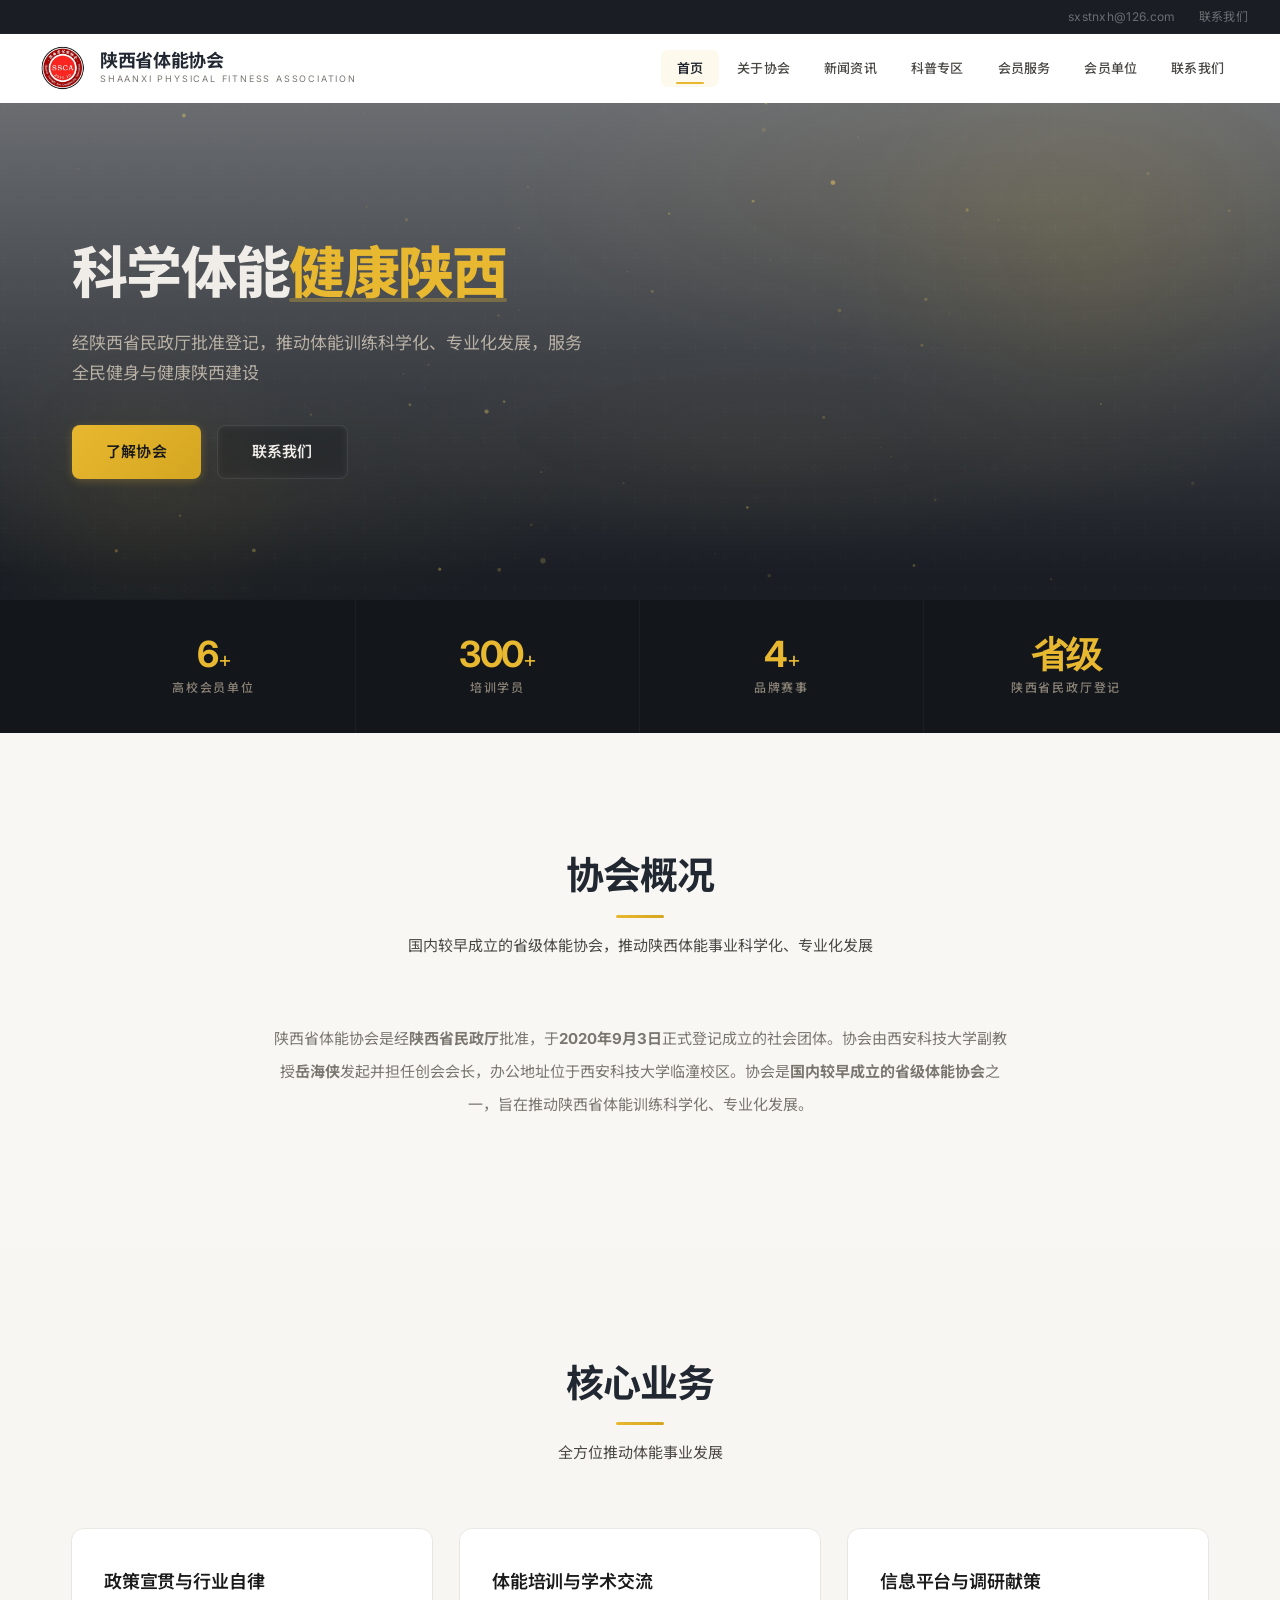
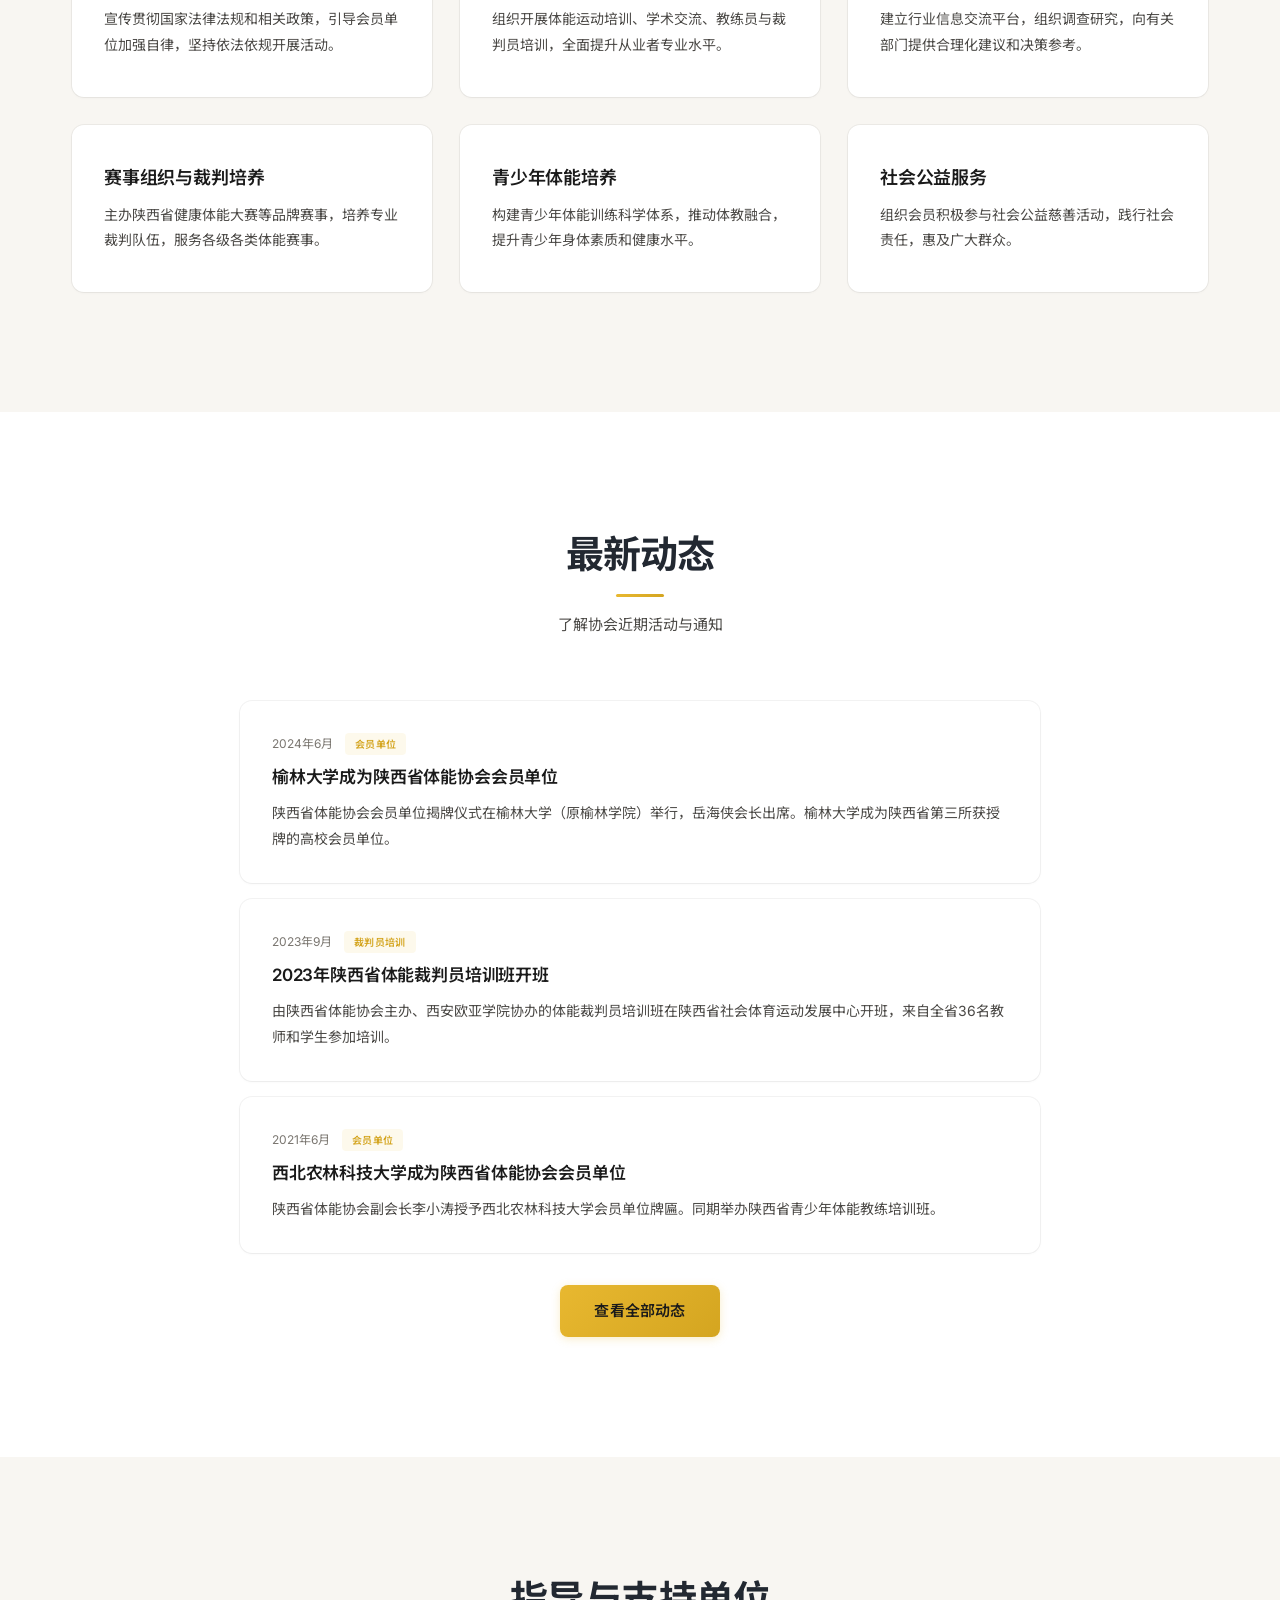
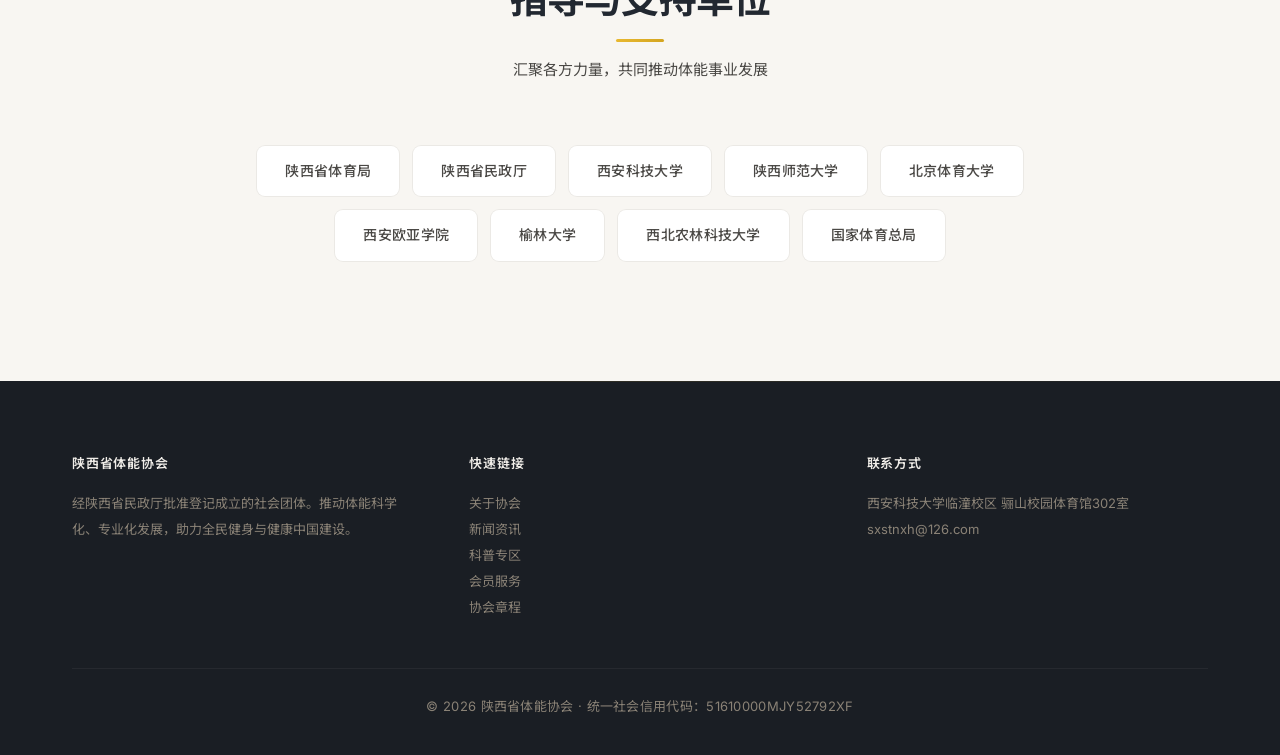
==== index.html @ cd750176 "Hero背景图改用CSS background层叠，避免被伪元素遮挡" ====
<!DOCTYPE html>
<html lang="zh-CN">
<head>
  <meta charset="UTF-8">
  <meta name="viewport" content="width=device-width, initial-scale=1.0">
  <title>陕西省体能协会 | Shaanxi Physical Fitness Association</title>
  <meta name="description" content="陕西省体能协会 — 经陕西省民政厅批准，于2020年成立，推动陕西省体能训练、科研与健康事业发展。">
  <link rel="icon" href="images/logo.jpg" type="image/jpeg">
  <link rel="canonical" href="https://haonl-7.github.io/sxptxh/">
  <meta property="og:title" content="陕西省体能协会 | Shaanxi Physical Fitness Association">
  <meta property="og:description" content="经陕西省民政厅批准登记，推动体能训练科学化、专业化发展，服务全民健身与健康陕西建设。">
  <meta property="og:image" content="https://haonl-7.github.io/sxptxh/images/logo.jpg">
  <meta property="og:url" content="https://haonl-7.github.io/sxptxh/">
  <meta property="og:type" content="website">
  <meta name="twitter:card" content="summary_large_image">
  <link rel="stylesheet" href="css/style.css">
  <script type="application/ld+json">
  {
    "@context": "https://schema.org",
    "@type": "Organization",
    "name": "陕西省体能协会",
    "alternateName": "Shaanxi Physical Fitness Association",
    "url": "https://haonl-7.github.io/sxptxh/",
    "logo": "https://haonl-7.github.io/sxptxh/images/logo.jpg",
    "email": "sxstnxh@126.com",
    "address": {
      "@type": "PostalAddress",
      "streetAddress": "西安科技大学临潼校区 骊山校园体育馆302室",
      "addressLocality": "西安",
      "addressRegion": "陕西",
      "addressCountry": "CN"
    },
    "foundingDate": "2020-09-03",
    "taxID": "51610000MJY52792XF"
  }
  </script>
</head>
<body>

  <a class="skip-link" href="#main-content">跳到主要内容</a>

  <div class="top-bar">
    <a href="mailto:sxstnxh@126.com">sxstnxh@126.com</a>
    <a href="contact.html">联系我们</a>
  </div>

  <header>
    <div class="container">
      <div class="logo">
        <img src="images/logo.jpg" alt="陕西省体能协会">
        <div class="logo-text">
          <h1>陕西省体能协会</h1>
          <span>Shaanxi Physical Fitness Association</span>
        </div>
      </div>
      <button class="menu-toggle" onclick="document.querySelector('nav ul').classList.toggle('show')">&#9776;</button>
      <nav>
        <ul>
          <li><a href="index.html" class="active">首页</a></li>
          <li><a href="about.html">关于协会</a></li>
          <li><a href="news.html">新闻资讯</a></li>
          <li><a href="science.html">科普专区</a></li>
          <li><a href="services.html">会员服务</a></li>
          <li><a href="members.html">会员单位</a></li>
          <li><a href="contact.html">联系我们</a></li>
        </ul>
      </nav>
    </div>
  </header>

  <!-- ====== HERO ====== -->
  <section class="hero" id="main-content">
    <div class="hero-glow-1"></div>
    <div class="hero-glow-2"></div>
    <div class="container">
      <div class="hero-left">
        <h1>科学体能<em>健康陕西</em></h1>
        <p>经陕西省民政厅批准登记，推动体能训练科学化、专业化发展，服务全民健身与健康陕西建设</p>
        <div class="hero-actions">
          <a href="about.html" class="btn btn-primary">了解协会</a>
          <a href="contact.html" class="btn btn-ghost">联系我们</a>
        </div>
      </div>
    </div>
  </section>

  <!-- ====== STATS BAR ====== -->
  <section class="stats-bar">
    <div class="container">
      <div class="stat-cell">
        <div class="stat-num"><span class="stat-val">6</span><small class="stat-plus">+</small></div>
        <div class="stat-lbl">高校会员单位</div>
      </div>
      <div class="stat-cell">
        <div class="stat-num"><span class="stat-val">300</span><small class="stat-plus">+</small></div>
        <div class="stat-lbl">培训学员</div>
      </div>
      <div class="stat-cell">
        <div class="stat-num"><span class="stat-val">4</span><small class="stat-plus">+</small></div>
        <div class="stat-lbl">品牌赛事</div>
      </div>
      <div class="stat-cell">
        <div class="stat-num">省级</div>
        <div class="stat-lbl">陕西省民政厅登记</div>
      </div>
    </div>
  </section>

  <!-- ====== ABOUT ====== -->
  <section class="section parallax-bg" style="background-image:url('https://images.unsplash.com/photo-1534438327276-14e5300c3a48?w=1200&q=80')">
    <div class="container">
      <div class="section-hd">
        <h2>协会概况</h2>
        <div class="section-divider"></div>
        <p>国内较早成立的省级体能协会，推动陕西体能事业科学化、专业化发展</p>
      </div>
      <div style="max-width:740px; margin:0 auto; text-align:center; font-size:15px; color:var(--gray); line-height:2.2;">
        <p>陕西省体能协会是经<strong>陕西省民政厅</strong>批准，于<strong>2020年9月3日</strong>正式登记成立的社会团体。协会由西安科技大学副教授<strong>岳海侠</strong>发起并担任创会会长，办公地址位于西安科技大学临潼校区。协会是<strong>国内较早成立的省级体能协会</strong>之一，旨在推动陕西省体能训练科学化、专业化发展。</p>
      </div>
    </div>
  </section>

  <!-- ====== SERVICES ====== -->
  <section class="section section-bg">
    <div class="container">
      <div class="section-hd">
        <h2>核心业务</h2>
        <div class="section-divider"></div>
        <p>全方位推动体能事业发展</p>
      </div>
      <div class="grid-3">
        <div class="card glow-hover">
          <h4>政策宣贯与行业自律</h4>
          <p>宣传贯彻国家法律法规和相关政策，引导会员单位加强自律，坚持依法依规开展活动。</p>
        </div>
        <div class="card glow-hover">
          <h4>体能培训与学术交流</h4>
          <p>组织开展体能运动培训、学术交流、教练员与裁判员培训，全面提升从业者专业水平。</p>
        </div>
        <div class="card glow-hover">
          <h4>信息平台与调研献策</h4>
          <p>建立行业信息交流平台，组织调查研究，向有关部门提供合理化建议和决策参考。</p>
        </div>
        <div class="card glow-hover">
          <h4>赛事组织与裁判培养</h4>
          <p>主办陕西省健康体能大赛等品牌赛事，培养专业裁判队伍，服务各级各类体能赛事。</p>
        </div>
        <div class="card glow-hover">
          <h4>青少年体能培养</h4>
          <p>构建青少年体能训练科学体系，推动体教融合，提升青少年身体素质和健康水平。</p>
        </div>
        <div class="card glow-hover">
          <h4>社会公益服务</h4>
          <p>组织会员积极参与社会公益慈善活动，践行社会责任，惠及广大群众。</p>
        </div>
      </div>
    </div>
  </section>

  <!-- ====== NEWS ====== -->
  <section class="section">
    <div class="container">
      <div class="section-hd">
        <h2>最新动态</h2>
        <div class="section-divider"></div>
        <p>了解协会近期活动与通知</p>
      </div>
      <div class="news-list">
        <div class="news-item">
          <div class="news-meta"><span>2024年6月</span><span class="news-tag">会员单位</span></div>
          <h4>榆林大学成为陕西省体能协会会员单位</h4>
          <p>陕西省体能协会会员单位揭牌仪式在榆林大学（原榆林学院）举行，岳海侠会长出席。榆林大学成为陕西省第三所获授牌的高校会员单位。</p>
        </div>
        <div class="news-item">
          <div class="news-meta"><span>2023年9月</span><span class="news-tag">裁判员培训</span></div>
          <h4>2023年陕西省体能裁判员培训班开班</h4>
          <p>由陕西省体能协会主办、西安欧亚学院协办的体能裁判员培训班在陕西省社会体育运动发展中心开班，来自全省36名教师和学生参加培训。</p>
        </div>
        <div class="news-item">
          <div class="news-meta"><span>2021年6月</span><span class="news-tag">会员单位</span></div>
          <h4>西北农林科技大学成为陕西省体能协会会员单位</h4>
          <p>陕西省体能协会副会长李小涛授予西北农林科技大学会员单位牌匾。同期举办陕西省青少年体能教练培训班。</p>
        </div>
      </div>
      <div style="text-align:center; margin-top:32px;">
        <a href="news.html" class="btn btn-primary">查看全部动态</a>
      </div>
    </div>
  </section>

  <!-- ====== PARTNERS ====== -->
  <section class="section section-bg">
    <div class="container">
      <div class="section-hd">
        <h2>指导与支持单位</h2>
        <div class="section-divider"></div>
        <p>汇聚各方力量，共同推动体能事业发展</p>
      </div>
      <div class="partner-grid">
        <a class="partner-item" href="https://tyj.shaanxi.gov.cn/" target="_blank" rel="noopener">陕西省体育局</a>
        <a class="partner-item" href="http://mzt.shaanxi.gov.cn/" target="_blank" rel="noopener">陕西省民政厅</a>
        <a class="partner-item" href="https://www.xust.edu.cn/" target="_blank" rel="noopener">西安科技大学</a>
        <a class="partner-item" href="https://www.snnu.edu.cn/" target="_blank" rel="noopener">陕西师范大学</a>
        <a class="partner-item" href="https://www.bsu.edu.cn/" target="_blank" rel="noopener">北京体育大学</a>
        <a class="partner-item" href="https://www.eurasia.edu/" target="_blank" rel="noopener">西安欧亚学院</a>
        <a class="partner-item" href="https://www.yulinu.edu.cn/" target="_blank" rel="noopener">榆林大学</a>
        <a class="partner-item" href="https://www.nwafu.edu.cn/" target="_blank" rel="noopener">西北农林科技大学</a>
        <a class="partner-item" href="https://www.sport.gov.cn/" target="_blank" rel="noopener">国家体育总局</a>
      </div>
    </div>
  </section>

  <!-- ====== FOOTER ====== -->
  <footer>
    <div class="container">
      <div class="grid-3">
        <div>
          <h4>陕西省体能协会</h4>
          <p>经陕西省民政厅批准登记成立的社会团体。推动体能科学化、专业化发展，助力全民健身与健康中国建设。</p>
        </div>
        <div>
          <h4>快速链接</h4>
          <ul>
            <li><a href="about.html">关于协会</a></li>
            <li><a href="news.html">新闻资讯</a></li>
            <li><a href="science.html">科普专区</a></li>
            <li><a href="services.html">会员服务</a></li>
            <li><a href="charter.html">协会章程</a></li>
          </ul>
        </div>
        <div>
          <h4>联系方式</h4>
          <p>西安科技大学临潼校区 骊山校园体育馆302室</p>
          <p>sxstnxh@126.com</p>
        </div>
      </div>
    </div>
    <div class="container">
      <div class="footer-btm">
        <p>&copy; <span id="copyright-year">2025</span> 陕西省体能协会 &middot; 统一社会信用代码：51610000MJY52792XF</p>
      </div>
    </div>
  </footer>

<script src="js/main.js"></script>
</body>
</html>
---- css/style.css ----
/* =============================================
   陕西省体能协会 — Awwwards-Level Redesign
   Warm Gold · Deep Slate · Airy Whitespace
   ============================================= */

@import url('https://fonts.googleapis.com/css2?family=Inter:wght@300;400;500;600;700;800;900&family=Noto+Sans+SC:wght@300;400;500;600;700;800;900&family=Playfair+Display:ital,wght@0,600;0,700;0,800;1,600&display=swap');

:root {
  /* ── Primary Palette — Warm Gold + Deep Slate ── */
  --gold:          #E8B830;
  --gold-warm:     #D4A520;
  --gold-light:    #F5DE8A;
  --gold-lt-bg:    rgba(232,184,48,0.09);
  --gold-glow:     rgba(232,184,48,0.25);
  --on-primary:    #1A1A1A;

  /* Dark canvas — sophisticated warm slate, not pure black */
  --slate-900:     #13161A;
  --slate-800:     #1A1E24;
  --slate-700:     #222831;
  --slate-600:     #2D333D;
  --slate-500:     #3D4450;
  --slate-400:     #556070;

  /* Surfaces — warm off-white */
  --white:         #FFFFFF;
  --bg-warm:       #F8F6F2;
  --bg-warm-2:     #F3F0EA;
  --line-warm:     rgba(0,0,0,0.07);
  --line-warm-2:   rgba(0,0,0,0.04);

  /* Text on dark — creamy, not pure white */
  --text-primary:  #F0EDE8;
  --text-secondary:#B8B0A4;
  --text-muted:    #8A8276;
  --text-subtle:   #6A645C;

  /* Text on light */
  --ink:           #1A1A1A;
  --ink-secondary: #4A4845;
  --ink-muted:     #7A7670;

  /* Borders */
  --hairline-white:  rgba(255,255,255,0.08);
  --hairline-subtle: rgba(255,255,255,0.04);
  --border-light:    rgba(0,0,0,0.06);

  /* Shadows — warm, layered, premium */
  --shadow-border:   0 0 0 1px rgba(0,0,0,0.05);
  --shadow-card:     0 1px 3px rgba(0,0,0,0.04), 0 0 0 1px rgba(0,0,0,0.05);
  --shadow-card-lg:  0 4px 12px rgba(0,0,0,0.06), 0 0 0 1px rgba(0,0,0,0.05);
  --shadow-card-hov: 0 8px 28px rgba(0,0,0,0.08), 0 0 0 1px rgba(232,184,48,0.12);
  --shadow-sm:       0 1px 2px rgba(0,0,0,0.04);
  --shadow-elevated: 0 12px 40px rgba(0,0,0,0.10), 0 0 0 1px rgba(0,0,0,0.06);

  /* Legacy aliases for backwards compat */
  --yellow:         var(--gold);
  --yellow-active:  var(--gold-warm);
  --yellow-lt:      var(--gold-lt-bg);
  --carbon:         var(--slate-700);
  --canvas-dark:    var(--slate-900);
  --surface-dark:   var(--slate-700);
  --surface-elevated: var(--slate-600);
  --black:          var(--slate-900);
  --gray:           var(--ink-muted);
  --gray-lt:        var(--ink-secondary);
  --yellow-dk:      var(--gold-warm);
  --carbon-lt:      var(--slate-600);
  --body-dark:      var(--text-primary);
  --muted:          var(--text-muted);
  --muted-strong:   var(--text-secondary);
  --bg:             var(--bg-warm);
  --line:           var(--line-warm);

  /* Typography */
  --font-display:   'Playfair Display', 'Georgia', 'Times New Roman', serif;

  /* Easing */
  --ease:           cubic-bezier(0.4, 0, 0.2, 1);
  --ease-spring:    cubic-bezier(0.34, 1.56, 0.64, 1);
  --ease-out:       cubic-bezier(0.22, 0.61, 0.36, 1);

  /* Spacing scale */
  --space-xs: 6px;
  --space-sm: 12px;
  --space-md: 24px;
  --space-lg: 48px;
  --space-xl: 80px;
  --space-2xl: 120px;
}

/* ── Reset ── */
*, *::before, *::after { margin:0; padding:0; box-sizing:border-box; }
html { scroll-behavior:smooth; }

body {
  font-family: 'Inter', 'Noto Sans SC', system-ui, sans-serif;
  color: var(--ink);
  background: var(--white);
  -webkit-font-smoothing: antialiased;
  -moz-osx-font-smoothing: grayscale;
  line-height: 1.6;
  opacity: 0;
}
body.page-entering {
  animation: pageIn 0.4s var(--ease) both;
}

a { text-decoration:none; color:inherit; }
ul { list-style:none; }
img { max-width:100%; height:auto; display:block; }

.container { max-width:1200px; margin:0 auto; padding:0 32px; }

/* ── Selection ── */
::selection {
  background: var(--gold);
  color: var(--on-primary);
}

/* ── Scrollbar ── */
::-webkit-scrollbar { width: 8px; }
::-webkit-scrollbar-track { background: var(--bg-warm); }
::-webkit-scrollbar-thumb { background: var(--ink-muted); border-radius: 4px; }
::-webkit-scrollbar-thumb:hover { background: var(--ink-secondary); }

/* ====== SKIP LINK ====== */
.skip-link {
  position: absolute;
  top: -100px;
  left: 0;
  background: var(--gold);
  color: var(--on-primary);
  padding: 8px 16px;
  z-index: 9999;
  font-weight: 700;
  font-size: 14px;
  border-radius: 0 0 6px 6px;
  transition: top 0.2s;
}
.skip-link:focus {
  top: 0;
  color: var(--on-primary);
}

/* ====== TOP BAR ====== */
.top-bar {
  background: var(--slate-800);
  text-align: right;
  padding: 7px 32px;
  font-size: 12px;
  color: rgba(255,255,255,0.35);
  letter-spacing: 0.3px;
  border-bottom: 1px solid rgba(255,255,255,0.03);
}

.top-bar a {
  color: inherit;
  margin-left: 20px;
  transition: color 0.3s var(--ease);
  position: relative;
}

.top-bar a:hover {
  color: var(--gold-light);
}

/* ====== HEADER — Enhanced Glassmorphism ====== */
header {
  position: sticky;
  top: 0;
  z-index: 1000;
  background: rgba(255,255,255,0.75);
  backdrop-filter: blur(20px) saturate(1.2);
  -webkit-backdrop-filter: blur(20px) saturate(1.2);
  border-bottom: 1px solid transparent;
  transition: border-color 0.3s var(--ease), box-shadow 0.4s var(--ease), background 0.3s var(--ease);
}

header.scrolled {
  border-bottom-color: var(--line-warm);
  background: rgba(255,255,255,0.88);
  box-shadow: 0 1px 3px rgba(0,0,0,0.04);
}

header .container {
  display: flex;
  justify-content: space-between;
  align-items: center;
  padding: 6px 0;
  height: 68px;
}

.logo {
  display: flex;
  align-items: center;
  gap: 14px;
  flex-shrink: 0;
}

.logo img {
  height: 46px;
  border-radius: 6px;
  transition: transform 0.3s var(--ease);
}

.logo:hover img {
  transform: scale(1.03);
}

.logo-text h1 {
  font-size: 18px;
  font-weight: 700;
  color: var(--slate-700);
  line-height: 1.2;
  letter-spacing: -0.02em;
}

.logo-text span {
  font-size: 9px;
  color: var(--ink-muted);
  letter-spacing: 1.8px;
  text-transform: uppercase;
  display: block;
  margin-top: 1px;
}

/* ── Nav ── */
nav ul {
  display: flex;
  gap: 2px;
  align-items: center;
}

nav ul li a {
  display: block;
  padding: 8px 16px;
  font-size: 13px;
  font-weight: 500;
  color: var(--ink-secondary);
  border-radius: 7px;
  transition: all 0.3s var(--ease);
  position: relative;
  letter-spacing: 0.2px;
}

nav ul li a:hover {
  color: var(--gold-warm);
  background: rgba(212,165,32,0.06);
}

nav ul li a.active {
  color: var(--slate-700);
  font-weight: 600;
  background: var(--gold-lt-bg);
}

nav ul li a::after {
  content: '';
  position: absolute;
  bottom: 3px;
  left: 50%;
  width: 0;
  height: 2px;
  background: var(--gold);
  border-radius: 2px;
  transition: all 0.35s var(--ease-out);
  transform: translateX(-50%);
  opacity: 0;
}

nav ul li a:hover::after {
  width: 28px;
  opacity: 1;
}

nav ul li a.active::after {
  width: 28px;
  opacity: 1;
}

.menu-toggle {
  display: none;
  background: none;
  border: none;
  font-size: 22px;
  cursor: pointer;
  padding: 10px;
  color: var(--slate-700);
  border-radius: 8px;
  transition: background 0.2s;
}

.menu-toggle:hover {
  background: var(--bg-warm);
}

/* ====== HERO — Premium Impact ====== */
.hero {
  position: relative;
  background:
    linear-gradient(180deg, rgba(26,30,36,0.65) 0%, var(--slate-800) 95%),
    url('https://images.unsplash.com/photo-1571019614242-c5c5dee9f50b?w=1400&q=80') center/cover no-repeat;
  padding: 140px 0 120px;
  overflow: hidden;
}

/* Rich mesh gradient background */
.hero::before {
  content: '';
  position: absolute;
  inset: 0;
  background:
    radial-gradient(ellipse 70% 60% at 80% 20%, rgba(232,184,48,0.08) 0%, transparent 60%),
    radial-gradient(ellipse 50% 50% at 20% 80%, rgba(232,184,48,0.04) 0%, transparent 50%),
    radial-gradient(ellipse 60% 40% at 60% 70%, rgba(180,140,60,0.06) 0%, transparent 50%);
  pointer-events: none;
}

/* Hero glow orbs */
.hero .hero-glow-1,
.hero .hero-glow-2 {
  position: absolute;
  border-radius: 50%;
  pointer-events: none;
  transition: transform 0.2s ease-out;
}

.hero .hero-glow-1 {
  top: -80px;
  right: -60px;
  width: 500px;
  height: 500px;
  background: radial-gradient(circle, rgba(232,184,48,0.07) 0%, transparent 70%);
}

.hero .hero-glow-2 {
  bottom: -60px;
  left: -40px;
  width: 350px;
  height: 350px;
  background: radial-gradient(circle, rgba(232,184,48,0.05) 0%, transparent 70%);
}

/* Subtle texture overlay */
.hero::after {
  content: '';
  position: absolute;
  inset: 0;
  background-image: url("data:image/svg+xml,%3Csvg width='60' height='60' viewBox='0 0 60 60' xmlns='http://www.w3.org/2000/svg'%3E%3Cg fill='none' fill-rule='evenodd'%3E%3Cg fill='%23ffffff' fill-opacity='0.015'%3E%3Cpath d='M36 34v-4h-2v4h-4v2h4v4h2v-4h4v-2h-4zm0-30V0h-2v4h-4v2h4v4h2V6h4V4h-4zM6 34v-4H4v4H0v2h4v4h2v-4h4v-2H6zM6 4V0H4v4H0v2h4v4h2V6h4V4H6z'/%3E%3C/g%3E%3C/g%3E%3C/svg%3E");
  opacity: 0.5;
  pointer-events: none;
}

.hero .container {
  position: relative;
  z-index: 1;
  display: grid;
  grid-template-columns: 1fr;
  gap: 0;
  align-items: center;
  text-align: left;
}

.hero .overline {
  display: inline-flex;
  align-items: center;
  gap: 8px;
  font-size: 11px;
  font-weight: 600;
  color: var(--gold-light);
  letter-spacing: 3px;
  text-transform: uppercase;
  margin-bottom: 24px;
  padding: 6px 16px;
  background: rgba(232,184,48,0.08);
  border-radius: 6px;
  border: 1px solid rgba(232,184,48,0.10);
}

.hero .overline::before {
  content: '';
  width: 4px;
  height: 4px;
  border-radius: 50%;
  background: var(--gold);
  display: inline-block;
}

.hero h1 {
  font-size: 56px;
  font-weight: 800;
  color: var(--text-primary);
  line-height: 1.08;
  letter-spacing: -0.03em;
  margin-bottom: 24px;
  max-width: 700px;
}

.hero h1 em {
  font-style: normal;
  color: var(--gold);
  position: relative;
  display: inline-block;
}

.hero h1 em::after {
  content: '';
  position: absolute;
  bottom: 2px;
  left: 0;
  right: 0;
  height: 4px;
  background: var(--gold);
  opacity: 0.3;
  border-radius: 2px;
}

.hero p {
  font-size: 17px;
  color: var(--text-secondary);
  line-height: 1.8;
  margin-bottom: 36px;
  max-width: 520px;
  font-weight: 400;
}

.hero-actions {
  display: flex;
  gap: 16px;
}

/* ====== BUTTONS ====== */
.btn {
  display: inline-flex;
  align-items: center;
  justify-content: center;
  gap: 8px;
  padding: 14px 34px;
  border-radius: 8px;
  font-size: 15px;
  font-weight: 600;
  transition: all 0.3s var(--ease);
  cursor: pointer;
  border: none;
  position: relative;
  overflow: hidden;
  letter-spacing: 0.2px;
}

.btn-primary {
  background: linear-gradient(135deg, var(--gold), var(--gold-warm));
  color: var(--on-primary);
  box-shadow: 0 2px 8px rgba(232,184,48,0.25);
}

.btn-primary:hover {
  transform: translateY(-2px);
  box-shadow: 0 6px 20px rgba(232,184,48,0.35);
}

.btn-primary:active {
  transform: translateY(0);
  box-shadow: 0 2px 6px rgba(232,184,48,0.2);
}

.btn-ghost {
  background: rgba(255,255,255,0.04);
  color: var(--text-primary);
  border: 1px solid var(--hairline-white);
  backdrop-filter: blur(4px);
}

.btn-ghost:hover {
  background: rgba(255,255,255,0.10);
  border-color: rgba(255,255,255,0.20);
  color: var(--white);
  transform: translateY(-2px);
  box-shadow: 0 4px 16px rgba(0,0,0,0.15);
}

/* Button ripple */
.ripple {
  position: absolute;
  border-radius: 50%;
  background: rgba(255,255,255,0.3);
  transform: scale(0);
  animation: rippleOut 0.6s ease-out forwards;
  pointer-events: none;
}

.btn-primary .ripple {
  background: rgba(0,0,0,0.15);
}

@keyframes rippleOut {
  to { transform: scale(4); opacity: 0; }
}

/* ====== STATS BAR ====== */
.stats-bar {
  background: var(--slate-900);
  padding: 0;
  position: relative;
  border-top: 1px solid rgba(255,255,255,0.03);
}

.stats-bar .container {
  display: grid;
  grid-template-columns: repeat(4, 1fr);
}

.stat-cell {
  text-align: center;
  padding: 36px 16px;
  border-right: 1px solid rgba(255,255,255,0.04);
  position: relative;
  transition: background 0.3s var(--ease);
}

.stat-cell:last-child {
  border-right: none;
}

.stat-cell:hover {
  background: rgba(255,255,255,0.02);
}

.stat-num {
  font-size: 36px;
  font-weight: 700;
  font-family: 'Inter', sans-serif;
  color: var(--gold);
  line-height: 1;
  margin-bottom: 6px;
  letter-spacing: -0.03em;
}

.stat-plus {
  font-size: 0.6em;
  font-weight: 400;
}

.stat-lbl {
  font-size: 12px;
  color: var(--text-muted);
  text-transform: uppercase;
  letter-spacing: 1.8px;
  font-weight: 500;
}

/* ====== SECTION COMMON ====== */
.section {
  padding: var(--space-2xl) 0;
}

.section-bg {
  background: var(--bg-warm);
}

.section-hd {
  margin-bottom: 64px;
  text-align: center;
}

.section-eyebrow {
  display: inline-block;
  font-size: 11px;
  font-weight: 600;
  letter-spacing: 2px;
  text-transform: uppercase;
  color: var(--gold-warm);
  margin-bottom: 12px;
}

.section-divider {
  width: 48px;
  height: 3px;
  background: linear-gradient(90deg, var(--gold), var(--gold-warm));
  margin: 16px auto;
  border-radius: 2px;
}

.section-hd h2 {
  font-size: 38px;
  font-weight: 700;
  color: var(--slate-700);
  letter-spacing: -0.02em;
  line-height: 1.2;
  margin-bottom: 4px;
}

.section-hd p {
  font-size: 15px;
  color: var(--ink-secondary);
  margin-top: 14px;
  max-width: 500px;
  margin-left: auto;
  margin-right: auto;
}

/* ====== CARDS ====== */
.grid-3 {
  display: grid;
  grid-template-columns: repeat(3, 1fr);
  gap: 28px;
}

.grid-4 {
  display: grid;
  grid-template-columns: repeat(4, 1fr);
  gap: 28px;
}

.card {
  background: var(--white);
  border: none;
  border-radius: 12px;
  padding: 40px 32px;
  transition: all 0.4s var(--ease);
  position: relative;
  overflow: hidden;
  box-shadow: var(--shadow-card);
}

/* Card gold accent — refined top line */
.card::before {
  content: '';
  position: absolute;
  top: 0;
  left: 24px;
  right: 24px;
  height: 2px;
  background: linear-gradient(90deg, transparent, var(--gold), transparent);
  transform: scaleX(0);
  transform-origin: center;
  transition: transform 0.5s var(--ease);
  opacity: 0;
}

.card:hover {
  transform: translateY(-4px);
  box-shadow: var(--shadow-card-hov);
}

.card:hover::before {
  transform: scaleX(1);
  opacity: 1;
}

/* Subtle corner accent */
.card::after {
  content: '';
  position: absolute;
  top: 0;
  right: 0;
  width: 48px;
  height: 48px;
  background: linear-gradient(135deg, transparent 50%, rgba(232,184,48,0.04));
  border-radius: 0 12px 0 0;
  opacity: 0;
  transition: opacity 0.4s var(--ease);
}

.card:hover::after {
  opacity: 1;
}

/* Card glow border on hover — gold aura */
.card.glow-hover:hover {
  box-shadow: var(--shadow-card-hov), 0 0 0 2px rgba(232,184,48,0.3), 0 0 24px rgba(232,184,48,0.12);
}

/* Button press feedback */
.btn:active {
  transform: scale(0.96) !important;
  transition: transform 0.08s ease !important;
}

/* Parallax section background */
.parallax-bg {
  background-attachment: fixed;
  background-position: center;
  background-repeat: no-repeat;
  background-size: cover;
  position: relative;
}
.parallax-bg::before {
  content: '';
  position: absolute;
  inset: 0;
  background: rgba(248,246,242,0.88);
  z-index: 0;
}
.parallax-bg .container {
  position: relative;
  z-index: 1;
}

.card h4 {
  font-size: 18px;
  font-weight: 600;
  color: var(--ink);
  margin-bottom: 12px;
  letter-spacing: -0.01em;
  line-height: 1.4;
}

.card p {
  font-size: 14px;
  color: var(--ink-secondary);
  line-height: 1.8;
}

/* ====== NEWS ====== */
.news-list {
  display: grid;
  gap: 16px;
  max-width: 800px;
  margin: 0 auto;
}

.news-item {
  background: var(--white);
  border: none;
  border-radius: 12px;
  padding: 32px;
  transition: all 0.35s var(--ease);
  box-shadow: var(--shadow-card);
  position: relative;
  overflow: hidden;
}

.news-item::before {
  content: '';
  position: absolute;
  left: 0;
  top: 0;
  bottom: 0;
  width: 3px;
  background: linear-gradient(180deg, transparent, var(--gold), transparent);
  opacity: 0;
  transition: opacity 0.4s var(--ease);
}

.news-item:hover {
  transform: translateX(4px);
  box-shadow: var(--shadow-card-hov);
}

.news-item:hover::before {
  opacity: 1;
}

.news-meta {
  display: flex;
  align-items: center;
  gap: 12px;
  font-size: 12px;
  color: var(--ink-muted);
  margin-bottom: 10px;
}

.news-tag {
  font-size: 10px;
  font-weight: 600;
  color: var(--gold-warm);
  background: var(--gold-lt-bg);
  padding: 3px 10px;
  border-radius: 4px;
  letter-spacing: 0.3px;
  text-transform: uppercase;
}

.news-item h4 {
  font-size: 17px;
  font-weight: 600;
  color: var(--ink);
  margin-bottom: 10px;
  line-height: 1.5;
  letter-spacing: -0.01em;
}

.news-item p {
  font-size: 14px;
  color: var(--ink-secondary);
  line-height: 1.8;
}

/* ====== PAGE BANNER ====== */
.page-banner {
  position: relative;
  background: var(--slate-800);
  color: #fff;
  text-align: center;
  padding: 80px 32px 72px;
  overflow: hidden;
}

/* Gradient overlay */
.page-banner::before {
  content: '';
  position: absolute;
  inset: 0;
  background:
    radial-gradient(ellipse 60% 50% at 30% 30%, rgba(232,184,48,0.06) 0%, transparent 60%),
    radial-gradient(ellipse 40% 40% at 80% 70%, rgba(232,184,48,0.04) 0%, transparent 50%);
  pointer-events: none;
}

.page-banner::after {
  content: '';
  position: absolute;
  bottom: 0;
  left: 0;
  right: 0;
  height: 1px;
  background: linear-gradient(90deg, transparent, rgba(232,184,48,0.15), transparent);
}

.page-banner h2 {
  font-size: 40px;
  font-weight: 700;
  color: var(--text-primary);
  margin-bottom: 10px;
  letter-spacing: -0.02em;
  position: relative;
}

.page-banner p {
  font-size: 16px;
  color: var(--text-secondary);
  position: relative;
  max-width: 500px;
  margin: 0 auto;
}

/* ====== TIMELINE ====== */
.timeline {
  position: relative;
  padding-left: 40px;
  max-width: 640px;
  margin: 0 auto;
}

.timeline::before {
  content: '';
  position: absolute;
  left: 14px;
  top: 6px;
  bottom: 6px;
  width: 2px;
  background: linear-gradient(180deg, var(--gold), transparent);
  border-radius: 2px;
}

.timeline-item {
  position: relative;
  margin-bottom: 40px;
  padding-left: 28px;
}

.timeline-item::before {
  content: '';
  position: absolute;
  left: -26px;
  top: 6px;
  width: 12px;
  height: 12px;
  background: var(--gold);
  border-radius: 50%;
  border: 3px solid var(--white);
  box-shadow: 0 0 0 2px var(--gold), 0 2px 8px rgba(232,184,48,0.25);
}

.timeline-item .yr {
  font-size: 17px;
  font-weight: 700;
  color: var(--slate-700);
  margin-bottom: 6px;
  letter-spacing: -0.01em;
}

.timeline-item p {
  font-size: 14px;
  color: var(--ink-secondary);
  line-height: 1.8;
}

/* ====== CONTACT ====== */
.contact-grid {
  display: grid;
  grid-template-columns: 1fr 1fr;
  gap: 32px;
}

.contact-box {
  background: var(--white);
  border: none;
  border-radius: 12px;
  padding: 44px 40px;
  box-shadow: var(--shadow-card);
  transition: all 0.35s var(--ease);
}

.contact-box:hover {
  box-shadow: var(--shadow-card-lg);
  transform: translateY(-2px);
}

.contact-box h3 {
  font-size: 18px;
  font-weight: 700;
  color: var(--slate-700);
  margin-bottom: 28px;
  padding-bottom: 14px;
  border-bottom: 2px solid var(--gold);
  display: inline-block;
  letter-spacing: -0.01em;
}

.info-row {
  display: flex;
  gap: 12px;
  margin-bottom: 18px;
  font-size: 14px;
  line-height: 1.6;
}

.info-row .lb {
  min-width: 80px;
  font-weight: 600;
  color: var(--slate-700);
  flex-shrink: 0;
}

.info-row .vl {
  color: var(--ink-secondary);
}

/* ====== LEADER CARDS ====== */
.leader-grid {
  display: grid;
  grid-template-columns: repeat(2, 1fr);
  gap: 28px;
  max-width: 960px;
  margin: 0 auto;
}

.leader-card {
  display: flex;
  gap: 24px;
  background: var(--white);
  border: none;
  border-radius: 14px;
  padding: 28px;
  transition: all 0.35s var(--ease);
  box-shadow: var(--shadow-card);
  position: relative;
  overflow: hidden;
}

.leader-card::before {
  content: '';
  position: absolute;
  top: 0;
  left: 0;
  right: 0;
  height: 3px;
  background: linear-gradient(90deg, var(--gold), transparent);
  transform: scaleX(0);
  transform-origin: left;
  transition: transform 0.5s var(--ease);
}

.leader-card:hover {
  box-shadow: var(--shadow-card-hov);
  transform: translateY(-3px);
}

.leader-card:hover::before {
  transform: scaleX(1);
}

.leader-avatar {
  flex-shrink: 0;
  width: 68px;
  height: 68px;
  border-radius: 50%;
  background: linear-gradient(135deg, var(--gold), var(--gold-warm));
  color: var(--on-primary);
  font-size: 24px;
  font-weight: 700;
  display: flex;
  align-items: center;
  justify-content: center;
  line-height: 1;
  box-shadow: 0 2px 12px rgba(232,184,48,0.2);
}

.leader-info {
  flex: 1;
  min-width: 0;
}

.leader-role {
  display: inline-block;
  font-size: 10px;
  font-weight: 700;
  color: var(--gold-warm);
  background: var(--gold-lt-bg);
  padding: 3px 10px;
  border-radius: 4px;
  letter-spacing: 0.5px;
  margin-bottom: 8px;
  text-transform: uppercase;
}

.leader-info h3 {
  font-size: 19px;
  font-weight: 600;
  color: var(--ink);
  margin: 2px 0 4px;
  letter-spacing: -0.01em;
}

.leader-affil {
  font-size: 13px;
  color: var(--gold-warm);
  font-weight: 500;
  margin-bottom: 10px;
}

.leader-bio {
  font-size: 13px;
  color: var(--ink-secondary);
  line-height: 1.85;
}

.leader-src {
  display: inline-block;
  font-size: 11px;
  color: var(--ink-muted);
  margin-top: 8px;
  border-top: 1px solid var(--line-warm);
  padding-top: 8px;
}

/* ====== TABLE ====== */
.data-table {
  width: 100%;
  border-collapse: collapse;
  font-size: 14px;
  border-radius: 12px;
  overflow: hidden;
  box-shadow: var(--shadow-card);
}

.data-table th {
  background: var(--slate-700);
  color: #fff;
  padding: 14px 20px;
  font-weight: 600;
  text-align: left;
  font-size: 13px;
  letter-spacing: 0.3px;
  text-transform: uppercase;
}

.data-table td {
  padding: 14px 20px;
  border-bottom: 1px solid var(--line-warm);
  color: var(--ink-secondary);
}

.data-table tbody tr {
  transition: background 0.2s var(--ease);
}

.data-table tbody tr:hover {
  background: var(--bg-warm-2);
}

.data-table tbody tr:last-child td {
  border-bottom: none;
}

/* ====== PARTNER ====== */
.partner-grid {
  display: flex;
  flex-wrap: wrap;
  gap: 14px;
  justify-content: center;
  max-width: 800px;
  margin: 0 auto;
}

.partner-item {
  background: var(--white);
  border: none;
  border-radius: 8px;
  padding: 14px 28px;
  font-size: 14px;
  color: var(--ink-secondary);
  transition: all 0.3s var(--ease);
  box-shadow: var(--shadow-border);
  font-weight: 500;
  letter-spacing: 0.3px;
}

.partner-item:hover {
  color: var(--gold-warm);
  transform: translateY(-3px);
  box-shadow: var(--shadow-card-hov);
  background: var(--white);
}

/* ====== EXTERNAL LINKS ====== */
.external-links {
  max-width: 700px;
  margin: 0 auto;
}

.external-links a {
  display: flex;
  align-items: center;
  justify-content: space-between;
  padding: 18px 24px;
  background: var(--white);
  border: 1px solid var(--line-warm);
  border-radius: 10px;
  margin-bottom: 12px;
  transition: all 0.3s var(--ease);
  box-shadow: var(--shadow-border);
}

.external-links a:hover {
  border-color: rgba(232,184,48,0.25);
  transform: translateX(5px);
  box-shadow: var(--shadow-card-lg);
}

.external-links a .title {
  font-weight: 600;
  font-size: 14px;
  color: var(--slate-700);
}

.external-links a .from {
  font-size: 11px;
  color: var(--ink-muted);
  flex-shrink: 0;
  margin-left: 12px;
}

.ref-link, .ref-out {
  display: inline-block;
  font-size: 12px;
  color: var(--gold-warm);
  font-weight: 600;
  margin-top: 10px;
  transition: all 0.2s var(--ease);
}

.ref-link:hover, .ref-out:hover {
  color: var(--gold);
  text-decoration: underline;
}

.src-tag {
  display: inline-block;
  font-size: 10px;
  font-weight: 600;
  background: var(--gold-lt-bg);
  color: var(--gold-warm);
  padding: 2px 9px;
  border-radius: 4px;
  margin-left: 8px;
  letter-spacing: 0.3px;
}

/* ====== FOOTER ====== */
footer {
  background: var(--slate-800);
  color: rgba(255,255,255,0.4);
  padding: 72px 0 36px;
  position: relative;
}

footer::before {
  content: '';
  position: absolute;
  top: 0;
  left: 0;
  right: 0;
  height: 1px;
  background: linear-gradient(90deg, transparent, rgba(232,184,48,0.10), transparent);
}

footer .grid-3 {
  gap: 56px;
}

footer h4 {
  color: var(--text-primary);
  font-size: 13px;
  font-weight: 600;
  margin-bottom: 16px;
  letter-spacing: 0.8px;
  text-transform: uppercase;
}

footer p, footer li {
  font-size: 13px;
  line-height: 2;
  color: var(--text-muted);
}

footer a {
  transition: color 0.25s var(--ease);
}

footer a:hover {
  color: var(--gold-light);
}

.footer-btm {
  text-align: center;
  padding-top: 24px;
  margin-top: 48px;
  border-top: 1px solid rgba(255,255,255,0.05);
  font-size: 11px;
  color: rgba(255,255,255,0.20);
  letter-spacing: 0.3px;
}

/* =============================================
   SCROLL REVEAL — Staggered Entrance
   ============================================= */
.card, .news-item, .timeline-item, .leader-card,
.partner-item, .contact-box, .section-hd {
  opacity: 0;
  transform: translateY(32px);
  transition: opacity 0.8s var(--ease-out),
              transform 0.8s var(--ease-out);
}

.card.revealed, .news-item.revealed, .timeline-item.revealed,
.leader-card.revealed, .partner-item.revealed, .contact-box.revealed,
.section-hd.revealed {
  opacity: 1;
  transform: translateY(0);
}

/* Staggered delays */
.grid-3 .card:nth-child(1),
.grid-4 .card:nth-child(1),
.leader-grid .leader-card:nth-child(1) { transition-delay: 0s; }

.grid-3 .card:nth-child(2),
.grid-4 .card:nth-child(2),
.leader-grid .leader-card:nth-child(2) { transition-delay: 0.08s; }

.grid-3 .card:nth-child(3),
.grid-4 .card:nth-child(3),
.leader-grid .leader-card:nth-child(3) { transition-delay: 0.16s; }

.grid-3 .card:nth-child(4),
.grid-4 .card:nth-child(4),
.leader-grid .leader-card:nth-child(4) { transition-delay: 0.24s; }

.grid-3 .card:nth-child(5),
.grid-4 .card:nth-child(5),
.leader-grid .leader-card:nth-child(5) { transition-delay: 0.32s; }

.grid-3 .card:nth-child(6),
.grid-4 .card:nth-child(6),
.leader-grid .leader-card:nth-child(6) { transition-delay: 0.40s; }

/* Timeline stagger */
.timeline-item:nth-child(1) { transition-delay: 0.00s; }
.timeline-item:nth-child(2) { transition-delay: 0.06s; }
.timeline-item:nth-child(3) { transition-delay: 0.12s; }
.timeline-item:nth-child(4) { transition-delay: 0.18s; }
.timeline-item:nth-child(5) { transition-delay: 0.24s; }
.timeline-item:nth-child(6) { transition-delay: 0.30s; }
.timeline-item:nth-child(7) { transition-delay: 0.36s; }
.timeline-item:nth-child(8) { transition-delay: 0.42s; }
.timeline-item:nth-child(9) { transition-delay: 0.48s; }
.timeline-item:nth-child(10){ transition-delay: 0.54s; }

/* News stagger */
.news-item:nth-child(1) { transition-delay: 0s; }
.news-item:nth-child(2) { transition-delay: 0.08s; }
.news-item:nth-child(3) { transition-delay: 0.16s; }
.news-item:nth-child(4) { transition-delay: 0.24s; }
.news-item:nth-child(5) { transition-delay: 0.32s; }

/* Partner stagger */
.partner-item:nth-child(1) { transition-delay: 0.00s; }
.partner-item:nth-child(2) { transition-delay: 0.04s; }
.partner-item:nth-child(3) { transition-delay: 0.08s; }
.partner-item:nth-child(4) { transition-delay: 0.12s; }
.partner-item:nth-child(5) { transition-delay: 0.16s; }
.partner-item:nth-child(6) { transition-delay: 0.20s; }
.partner-item:nth-child(7) { transition-delay: 0.24s; }
.partner-item:nth-child(8) { transition-delay: 0.28s; }
.partner-item:nth-child(9) { transition-delay: 0.32s; }

/* ====== MISC UTILITY ====== */
.text-center { text-align: center; }
.mt-lg { margin-top: var(--space-lg); }
.mb-lg { margin-bottom: var(--space-lg); }

/* =============================================
   RESPONSIVE
   ============================================= */

/* Tablet */
@media (max-width: 1024px) {
  .container { padding: 0 28px; }

  .grid-3, .grid-4 {
    grid-template-columns: repeat(2, 1fr);
    gap: 20px;
  }

  .hero .container {
    grid-template-columns: 1fr;
    gap: 0;
  }

  .leader-grid {
    grid-template-columns: 1fr;
    gap: 20px;
  }

  .section { padding: 100px 0; }
  .section-hd { margin-bottom: 48px; }
  .section-hd h2 { font-size: 32px; }
}

/* Mobile Landscape / Small Tablet */
@media (max-width: 768px) {
  .container { padding: 0 24px; }

  /* ── Nav ── */
  .menu-toggle {
    display: flex;
    align-items: center;
    justify-content: center;
    width: 44px;
    height: 44px;
  }

  nav ul {
    display: none;
    flex-direction: column;
    position: fixed;
    top: 68px;
    left: 0;
    right: 0;
    bottom: 0;
    background: rgba(255,255,255,0.98);
    backdrop-filter: blur(12px);
    -webkit-backdrop-filter: blur(12px);
    padding: 16px 24px;
    z-index: 999;
    overflow-y: auto;
  }

  nav ul.show { display: flex; }

  nav ul li a {
    padding: 16px 0;
    font-size: 16px;
    border-bottom: 1px solid var(--line-warm);
    border-radius: 0;
    font-weight: 500;
  }

  nav ul li:last-child a { border-bottom: none; }

  nav ul li a::after { display: none; }
  nav ul li a.active { background: transparent; border-bottom: 2px solid var(--gold); border-radius: 0; }

  /* ── Hero ── */
  .hero { padding: 72px 0 64px; }
  .hero h1 { font-size: 34px; letter-spacing: -0.5px; }
  .hero p { font-size: 15px; margin-bottom: 28px; max-width: 100%; }

  /* ── Sections ── */
  .section { padding: 72px 0; }
  .section-bg { padding: 72px 0; }
  .section-hd { margin-bottom: 40px; }
  .section-hd h2 { font-size: 28px; }
  .section-hd p { font-size: 14px; }

  .page-banner { padding: 56px 24px 48px; }
  .page-banner h2 { font-size: 30px; }

  /* ── Grids ── */
  .grid-3, .grid-4 { grid-template-columns: 1fr; gap: 16px; }
  .contact-grid { grid-template-columns: 1fr; gap: 20px; }

  /* ── Cards ── */
  .card { padding: 28px 24px; }
  .card h4 { font-size: 16px; }

  /* ── Stats ── */
  .stats-bar .container { grid-template-columns: repeat(2, 1fr); }
  .stat-cell { padding: 24px 8px; }
  .stat-num { font-size: 24px; }
  .stat-lbl { font-size: 10px; letter-spacing: 1.2px; }

  /* ── News ── */
  .news-item { padding: 24px; }
  .news-item h4 { font-size: 15px; }

  /* ── Partners ── */
  .partner-item { padding: 10px 20px; font-size: 13px; }

  /* ── Contact ── */
  .contact-box { padding: 28px 24px; }
  .info-row { flex-direction: column; gap: 2px; margin-bottom: 16px; }
  .info-row .lb { min-width: auto; }

  /* ── Table ── */
  .data-table { display: block; overflow-x: auto; -webkit-overflow-scrolling: touch; }
  .data-table th, .data-table td { padding: 12px 14px; font-size: 13px; white-space: nowrap; }

  /* ── Footer ── */
  footer .grid-3 { grid-template-columns: 1fr; gap: 36px; }
  footer { padding: 56px 0 28px; }

  /* ── Buttons ── */
  .hero-actions { flex-direction: row; }
  .btn { padding: 13px 28px; font-size: 14px; }

  /* ── Logo ── */
  .logo img { height: 38px; }
  .logo-text h1 { font-size: 16px; }
  .logo-text span { font-size: 8px; letter-spacing: 1.4px; }

  /* ── Timeline ── */
  .timeline { padding-left: 28px; }
  .timeline-item { padding-left: 20px; margin-bottom: 28px; }
  .timeline-item::before { left: -20px; width: 10px; height: 10px; }

  /* ── Leaders ── */
  .leader-card { flex-direction: column; gap: 16px; padding: 24px; }
  .leader-avatar { width: 56px; height: 56px; font-size: 20px; }
  .leader-info h3 { font-size: 17px; }
}

/* Phone */
@media (max-width: 480px) {
  .container { padding: 0 18px; }

  .hero { padding: 56px 0 48px; }
  .hero h1 { font-size: 28px; }
  .hero p { font-size: 14px; line-height: 1.8; }
  .hero .overline { font-size: 10px; padding: 4px 12px; }

  .section { padding: 56px 0; }
  .section-bg { padding: 56px 0; }
  .section-hd { margin-bottom: 32px; }
  .section-hd h2 { font-size: 24px; }
  .section-hd p { font-size: 13px; }

  .card { padding: 24px 18px; }

  .stats-bar .container { grid-template-columns: repeat(4, 1fr); }
  .stat-cell { padding: 18px 4px; }
  .stat-num { font-size: 18px; }
  .stat-lbl { font-size: 8px; letter-spacing: 0.5px; }

  .hero-actions { flex-direction: column; gap: 12px; }
  .btn { width: 100%; justify-content: center; padding: 14px 24px; }

  .news-item { padding: 20px 18px; }
  .partner-item { padding: 8px 16px; font-size: 12px; }
  .partner-grid { gap: 8px; }

  .contact-box { padding: 24px 18px; }
  .page-banner { padding: 44px 18px 36px; }
  .page-banner h2 { font-size: 26px; }
  .page-banner p { font-size: 13px; }

  .news-meta { flex-wrap: wrap; gap: 8px; }

  .leader-card { padding: 20px 18px; }
  .leader-avatar { width: 48px; height: 48px; font-size: 18px; }
  .leader-info h3 { font-size: 16px; }
}

/* =============================================
   INTERACTIVE — Hero Parallax Glow
   ============================================= */
.hero .hero-glow-1 {
  transition: transform 0.15s ease-out;
  transform: translate(var(--px, 0px), var(--py, 0px));
}

.hero .hero-glow-2 {
  transition: transform 0.25s ease-out;
  transform: translate(
    calc(var(--px, 0px) * -0.6),
    calc(var(--py, 0px) * -0.6)
  );
}

/* =============================================
   INTERACTIVE — Smooth link offset for sticky header
   ============================================= */
html {
  scroll-padding-top: 80px;
}

/* =============================================
   BREADCRUMB
   ============================================= */
.breadcrumb {
  background: var(--bg-warm);
  border-bottom: 1px solid var(--line-warm);
  padding: 12px 0;
  font-size: 13px;
  color: var(--ink-muted);
}
.breadcrumb a { color: var(--ink-secondary); }
.breadcrumb a:hover { color: var(--gold-warm); }
.breadcrumb span { color: var(--ink); font-weight: 500; }

/* =============================================
   BACK TO TOP
   ============================================= */
.back-to-top {
  position: fixed;
  bottom: 32px;
  right: 32px;
  width: 44px;
  height: 44px;
  border-radius: 50%;
  background: var(--gold);
  color: var(--on-primary);
  border: none;
  cursor: pointer;
  font-size: 20px;
  display: flex;
  align-items: center;
  justify-content: center;
  opacity: 0;
  visibility: hidden;
  transform: translateY(12px);
  transition: all 0.3s var(--ease);
  box-shadow: 0 2px 12px rgba(232,184,48,0.35);
  z-index: 999;
}
.back-to-top.visible {
  opacity: 1;
  visibility: visible;
  transform: translateY(0);
}
.back-to-top:hover {
  background: var(--gold-warm);
  transform: translateY(-2px);
  box-shadow: 0 4px 20px rgba(232,184,48,0.45);
}

/* =============================================
   PRINT STYLES
   ============================================= */
@media print {
  .top-bar, header, .breadcrumb, .back-to-top, footer,
  .hero-actions, .btn, .menu-toggle, .skip-link,
  .hero::before, .hero::after {
    display: none !important;
  }
  .hero { background: none !important; padding: 20px 0 !important; }
  .hero h1 { color: #000 !important; font-size: 28px !important; }
  .hero p { color: #333 !important; }
  .stats-bar { background: #f0f0f0 !important; }
  .stat-num { color: #000 !important; }
  .stat-lbl { color: #555 !important; }
  body, .section, .section-bg { background: #fff !important; }
  .card, .news-item, .contact-box, .leader-card {
    box-shadow: 0 0 0 1px #ccc !important;
    break-inside: avoid;
  }
  a { color: #000 !important; text-decoration: underline; }
}

/* =============================================
   READING PROGRESS BAR
   ============================================= */
#reading-progress {
  position: fixed;
  top: 0; left: 0;
  height: 3px;
  width: 0%;
  background: linear-gradient(90deg, var(--gold), var(--gold-warm));
  z-index: 10000;
  transition: width 0.1s linear;
  border-radius: 0 2px 0 0;
}

/* =============================================
   3D CARD TILT
   ============================================= */
.card.tilt-enabled,
.news-item.tilt-enabled,
.stat-cell.tilt-enabled {
  transition: transform 0.15s ease-out, box-shadow 0.3s var(--ease);
  transform-style: preserve-3d;
  perspective: 800px;
}

/* =============================================
   MEMBER LOGO CAROUSEL — pure CSS marquee
   ============================================= */
.marquee-wrap {
  overflow: hidden;
  mask-image: linear-gradient(90deg, transparent, #000 10%, #000 90%, transparent);
  -webkit-mask-image: linear-gradient(90deg, transparent, #000 10%, #000 90%, transparent);
}
.marquee-track {
  display: flex;
  gap: 28px;
  animation: marqueeScroll 30s linear infinite;
  width: max-content;
}
.marquee-track:hover {
  animation-play-state: paused;
}
@keyframes marqueeScroll {
  0%   { transform: translateX(0); }
  100% { transform: translateX(-50%); }
}
.marquee-badge {
  flex-shrink: 0;
  background: var(--white);
  border-radius: 12px;
  padding: 24px 36px;
  text-align: center;
  box-shadow: var(--shadow-card);
  min-width: 180px;
  transition: all 0.3s var(--ease);
}
.marquee-badge:hover {
  box-shadow: var(--shadow-card-hov);
  transform: translateY(-4px);
}
.marquee-badge .badge-icon {
  font-size: 32px;
  margin-bottom: 10px;
}
.marquee-badge .badge-name {
  font-size: 14px;
  font-weight: 600;
  color: var(--ink);
  letter-spacing: 0.3px;
}
.marquee-badge .badge-sub {
  font-size: 11px;
  color: var(--ink-muted);
  margin-top: 4px;
}

/* =============================================
   TIMELINE DRAW ANIMATION
   ============================================= */
.timeline-line {
  position: absolute;
  left: 12px;
  top: 4px;
  width: 2px;
  height: 0;
  background: linear-gradient(to bottom, var(--gold), var(--gold-warm));
  transition: height 0.4s ease-out;
  z-index: 0;
}
.timeline-dot {
  position: absolute;
  left: -24px;
  top: 6px;
  width: 14px;
  height: 14px;
  border-radius: 50%;
  background: var(--gold);
  border: 3px solid var(--white);
  box-shadow: 0 0 0 2px var(--gold);
  opacity: 0;
  transform: scale(0);
  transition: all 0.4s var(--ease-spring);
}
.timeline-dot.lit {
  opacity: 1;
  transform: scale(1);
}

/* =============================================
   PAGE TRANSITION — fade-in on load
   ============================================= */
@keyframes pageIn {
  from { opacity: 0; transform: translateY(8px); }
  to   { opacity: 1; transform: translateY(0); }
}
body.page-entering {
  animation: pageIn 0.4s var(--ease) both;
}
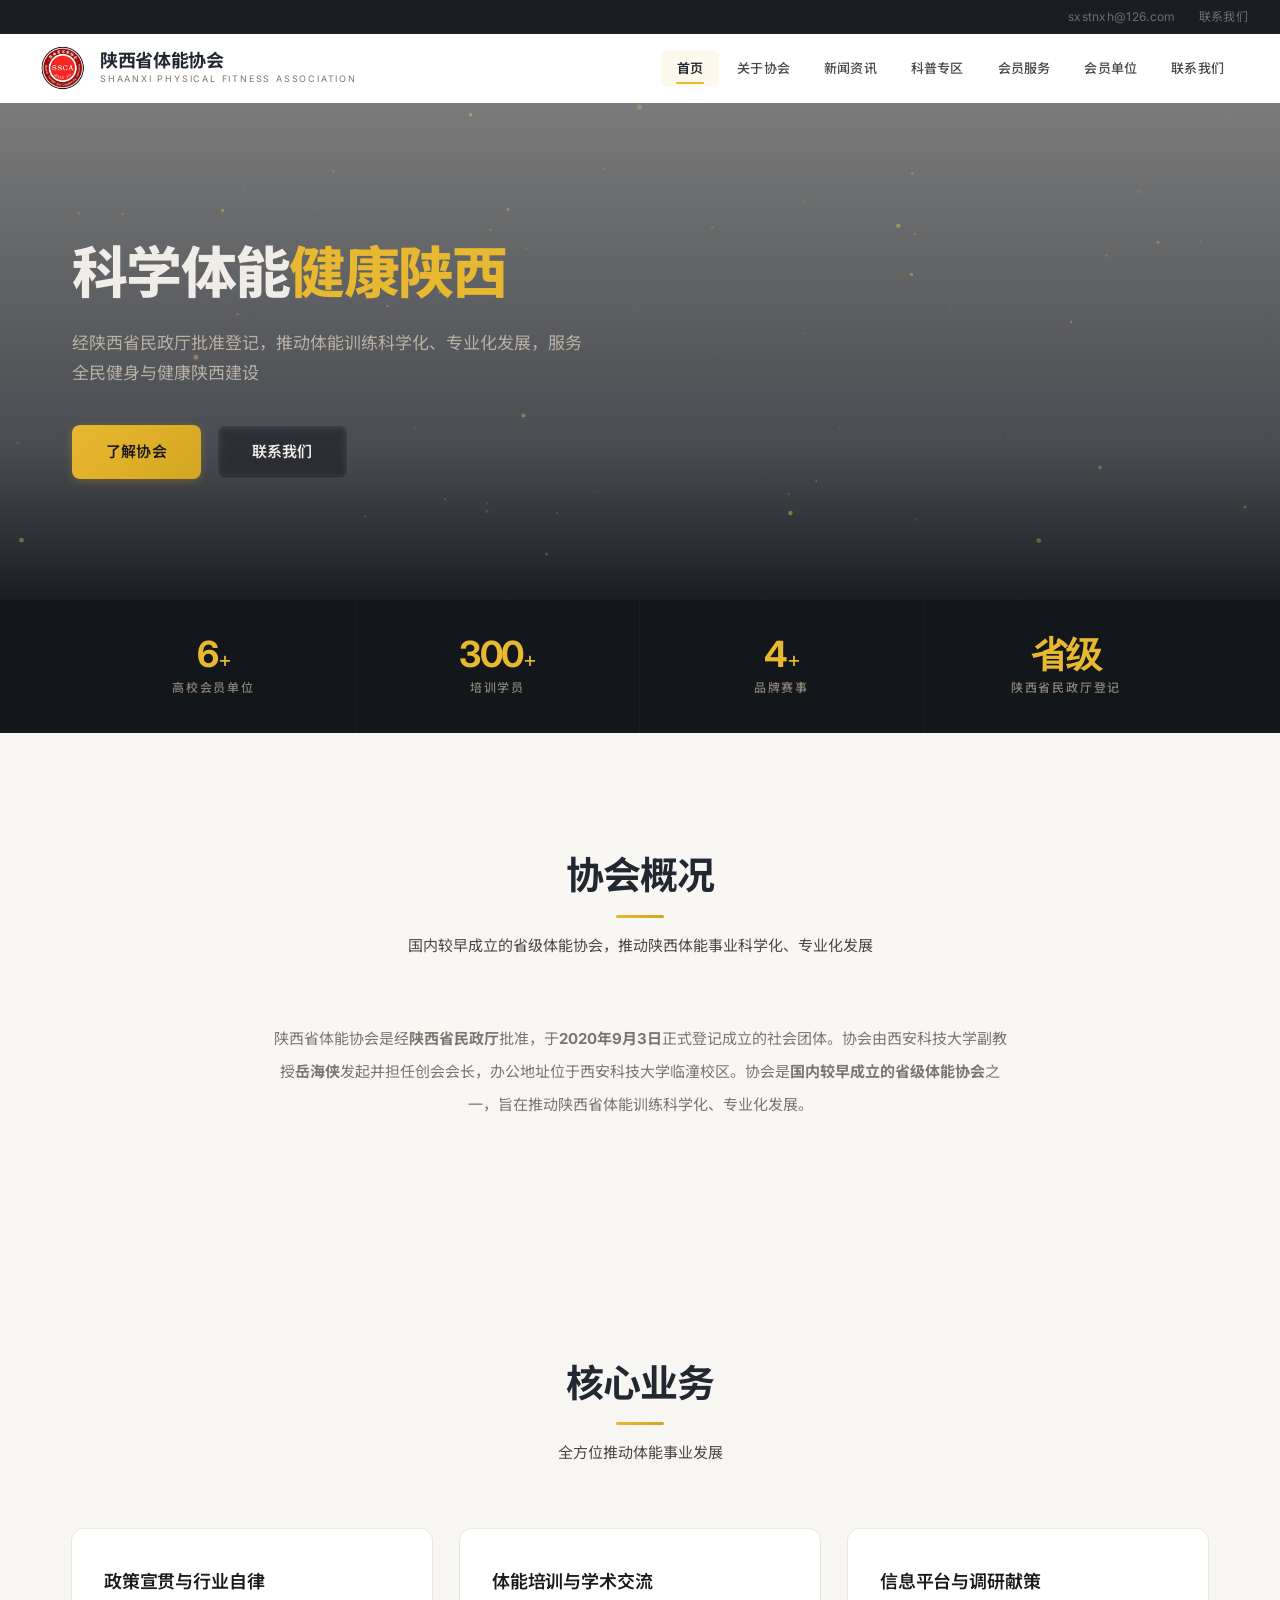
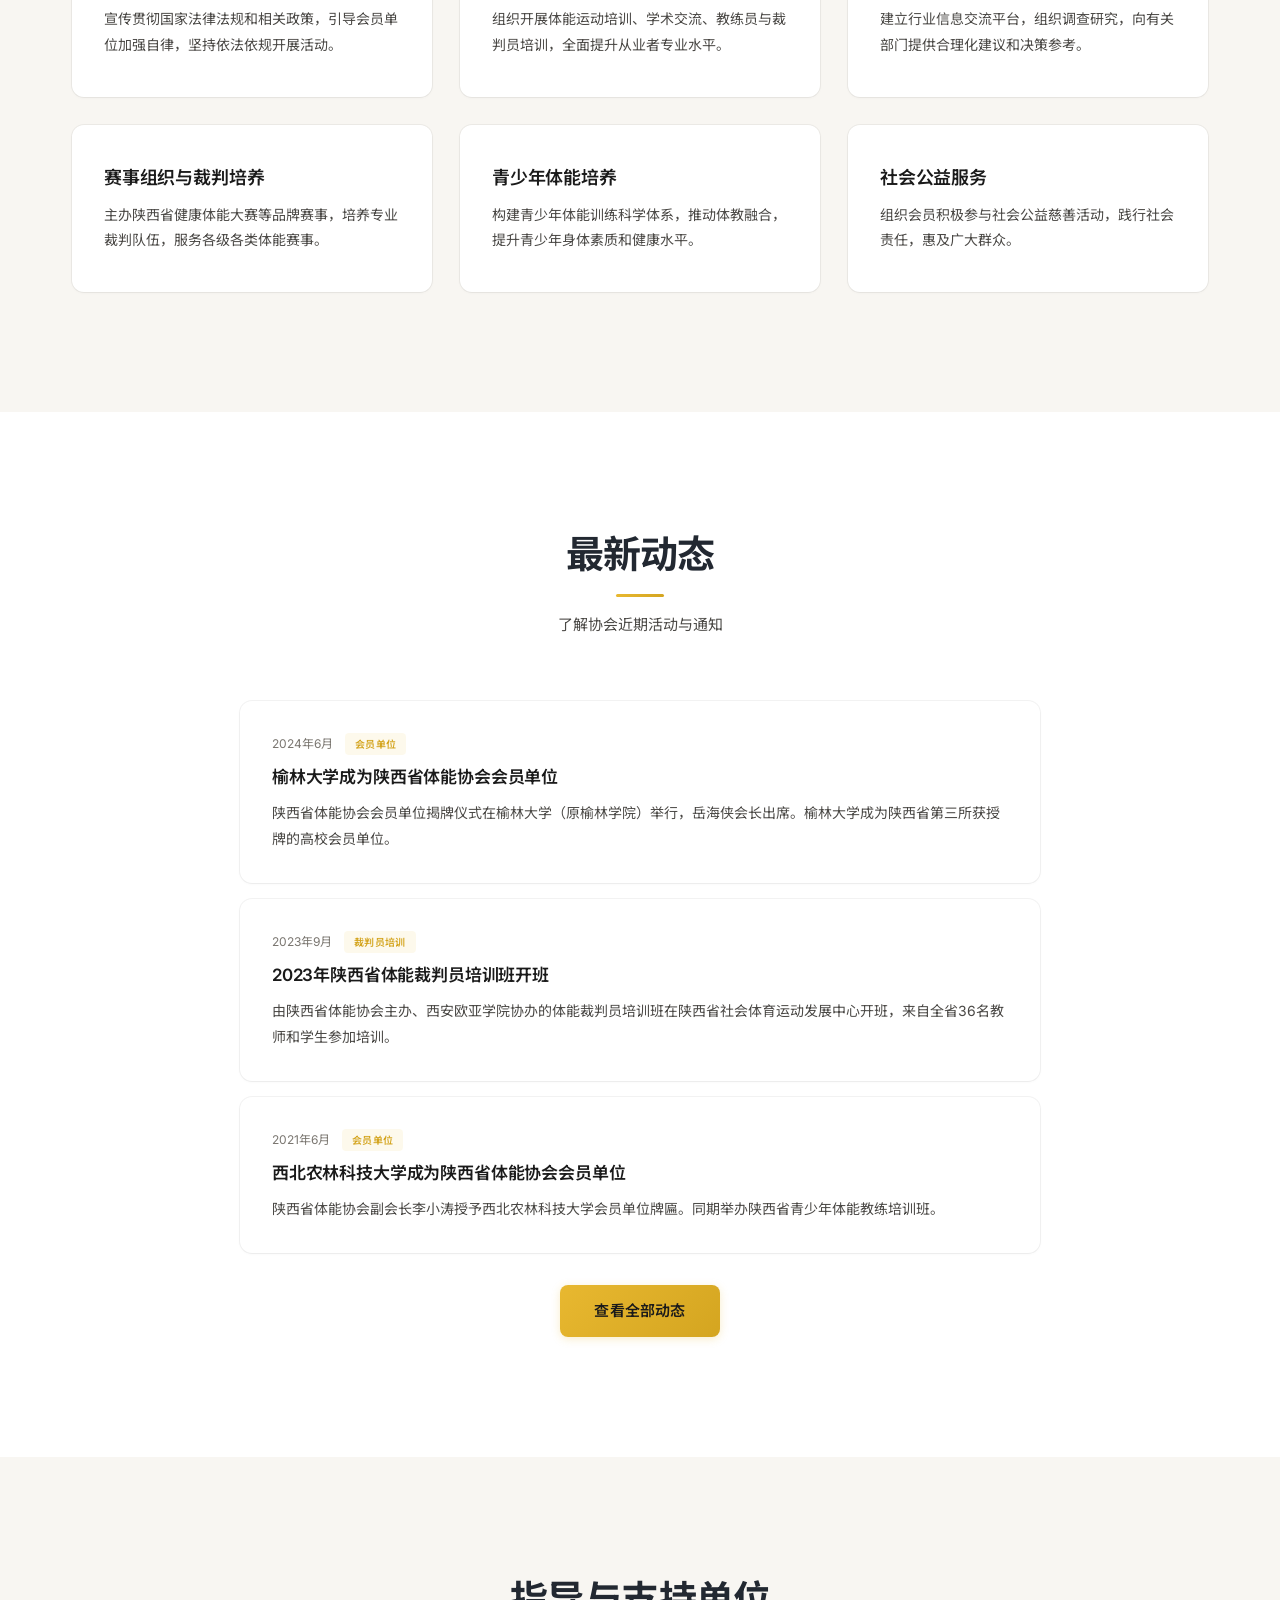
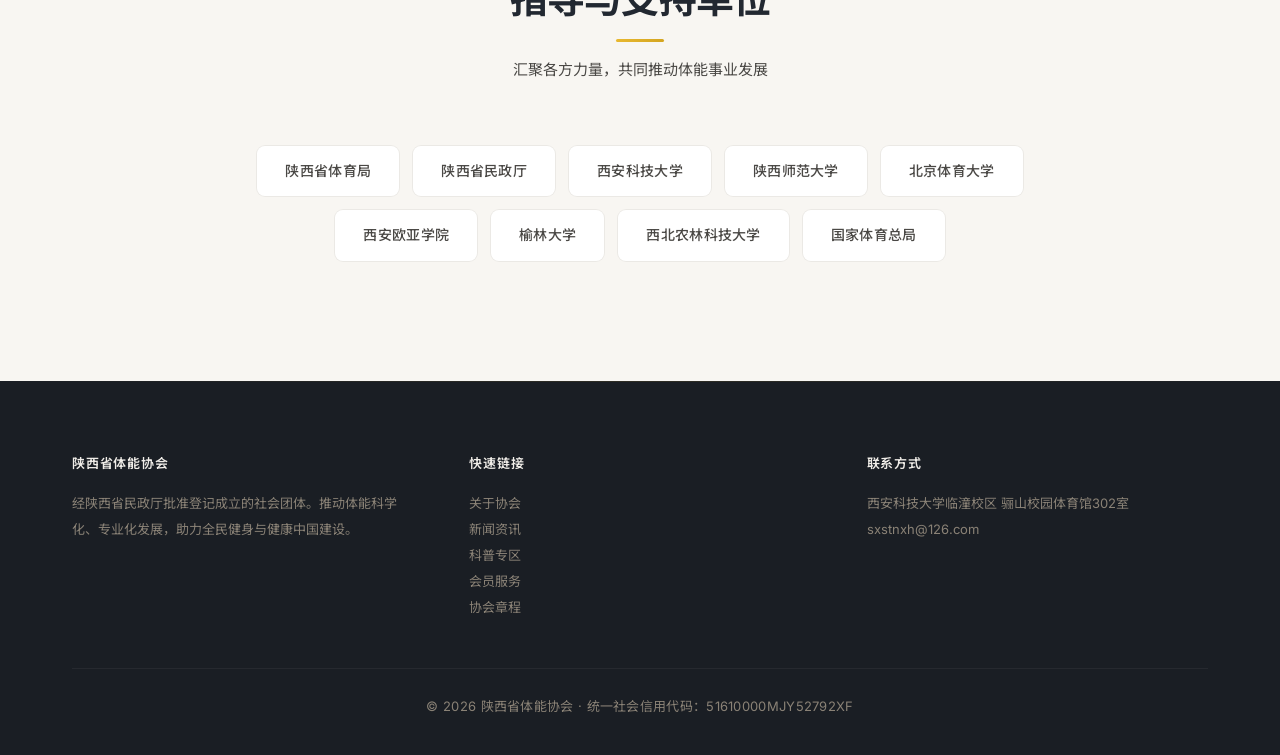
==== commit d4749d77: "Hero重写：删掉mesh渐变/辉光球/SVG纹理/视差，纯照片+渐变叠加+简洁排版" ====
--- a/index.html
+++ b/index.html
@@ -70,8 +70,6 @@
 
   <!-- ====== HERO ====== -->
   <section class="hero" id="main-content">
-    <div class="hero-glow-1"></div>
-    <div class="hero-glow-2"></div>
     <div class="container">
       <div class="hero-left">
         <h1>科学体能<em>健康陕西</em></h1>
--- a/css/style.css
+++ b/css/style.css
@@ -295,70 +295,19 @@
   background: var(--bg-warm);
 }
 
-/* ====== HERO — Premium Impact ====== */
+/* ====== HERO — Clean Impact ====== */
 .hero {
   position: relative;
   background:
-    linear-gradient(180deg, rgba(26,30,36,0.65) 0%, var(--slate-800) 95%),
+    linear-gradient(180deg, rgba(13,13,13,0.55) 0%, rgba(26,30,36,0.8) 70%, var(--slate-800) 100%),
     url('https://images.unsplash.com/photo-1571019614242-c5c5dee9f50b?w=1400&q=80') center/cover no-repeat;
   padding: 140px 0 120px;
   overflow: hidden;
 }
 
-/* Rich mesh gradient background */
-.hero::before {
-  content: '';
-  position: absolute;
-  inset: 0;
-  background:
-    radial-gradient(ellipse 70% 60% at 80% 20%, rgba(232,184,48,0.08) 0%, transparent 60%),
-    radial-gradient(ellipse 50% 50% at 20% 80%, rgba(232,184,48,0.04) 0%, transparent 50%),
-    radial-gradient(ellipse 60% 40% at 60% 70%, rgba(180,140,60,0.06) 0%, transparent 50%);
-  pointer-events: none;
-}
-
-/* Hero glow orbs */
-.hero .hero-glow-1,
-.hero .hero-glow-2 {
-  position: absolute;
-  border-radius: 50%;
-  pointer-events: none;
-  transition: transform 0.2s ease-out;
-}
-
-.hero .hero-glow-1 {
-  top: -80px;
-  right: -60px;
-  width: 500px;
-  height: 500px;
-  background: radial-gradient(circle, rgba(232,184,48,0.07) 0%, transparent 70%);
-}
-
-.hero .hero-glow-2 {
-  bottom: -60px;
-  left: -40px;
-  width: 350px;
-  height: 350px;
-  background: radial-gradient(circle, rgba(232,184,48,0.05) 0%, transparent 70%);
-}
-
-/* Subtle texture overlay */
-.hero::after {
-  content: '';
-  position: absolute;
-  inset: 0;
-  background-image: url("data:image/svg+xml,%3Csvg width='60' height='60' viewBox='0 0 60 60' xmlns='http://www.w3.org/2000/svg'%3E%3Cg fill='none' fill-rule='evenodd'%3E%3Cg fill='%23ffffff' fill-opacity='0.015'%3E%3Cpath d='M36 34v-4h-2v4h-4v2h4v4h2v-4h4v-2h-4zm0-30V0h-2v4h-4v2h4v4h2V6h4V4h-4zM6 34v-4H4v4H0v2h4v4h2v-4h4v-2H6zM6 4V0H4v4H0v2h4v4h2V6h4V4H6z'/%3E%3C/g%3E%3C/g%3E%3C/svg%3E");
-  opacity: 0.5;
-  pointer-events: none;
-}
-
 .hero .container {
   position: relative;
   z-index: 1;
-  display: grid;
-  grid-template-columns: 1fr;
-  gap: 0;
-  align-items: center;
   text-align: left;
 }
 
@@ -400,20 +349,6 @@
 .hero h1 em {
   font-style: normal;
   color: var(--gold);
-  position: relative;
-  display: inline-block;
-}
-
-.hero h1 em::after {
-  content: '';
-  position: absolute;
-  bottom: 2px;
-  left: 0;
-  right: 0;
-  height: 4px;
-  background: var(--gold);
-  opacity: 0.3;
-  border-radius: 2px;
 }
 
 .hero p {
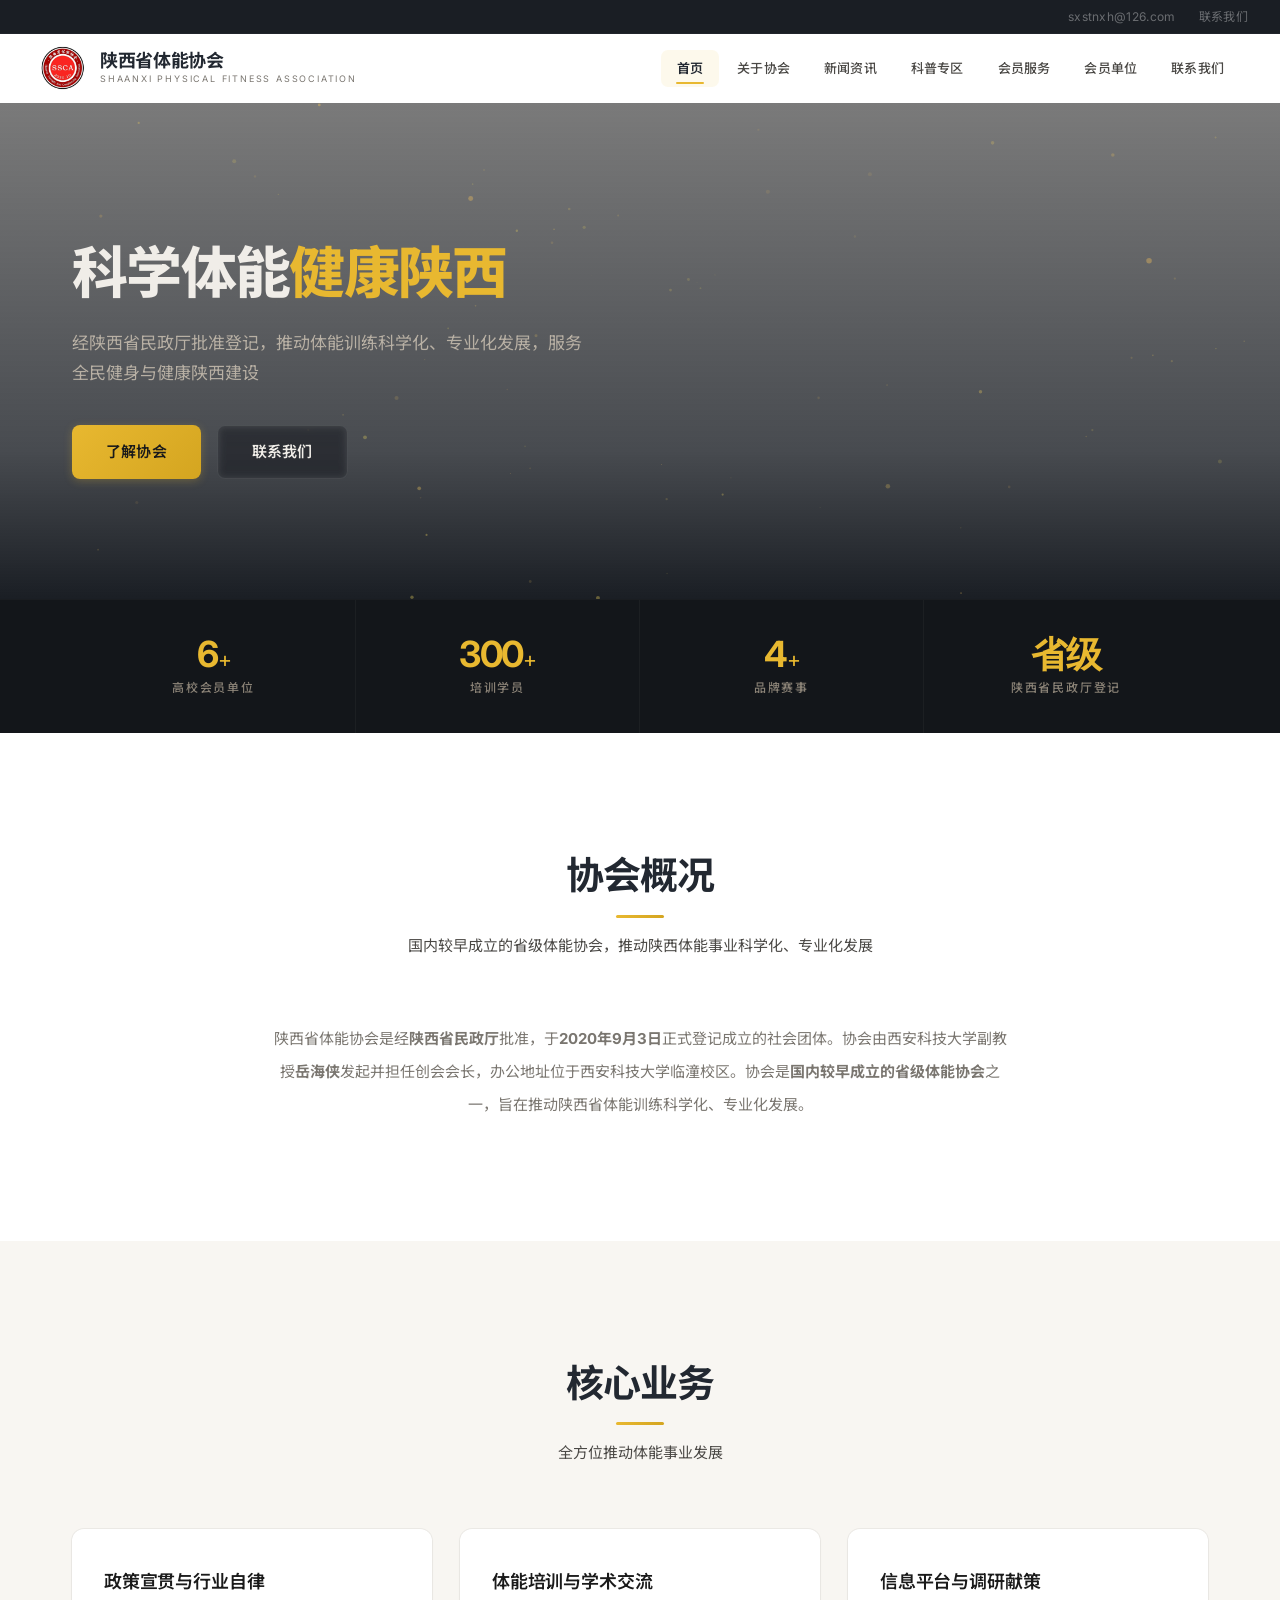
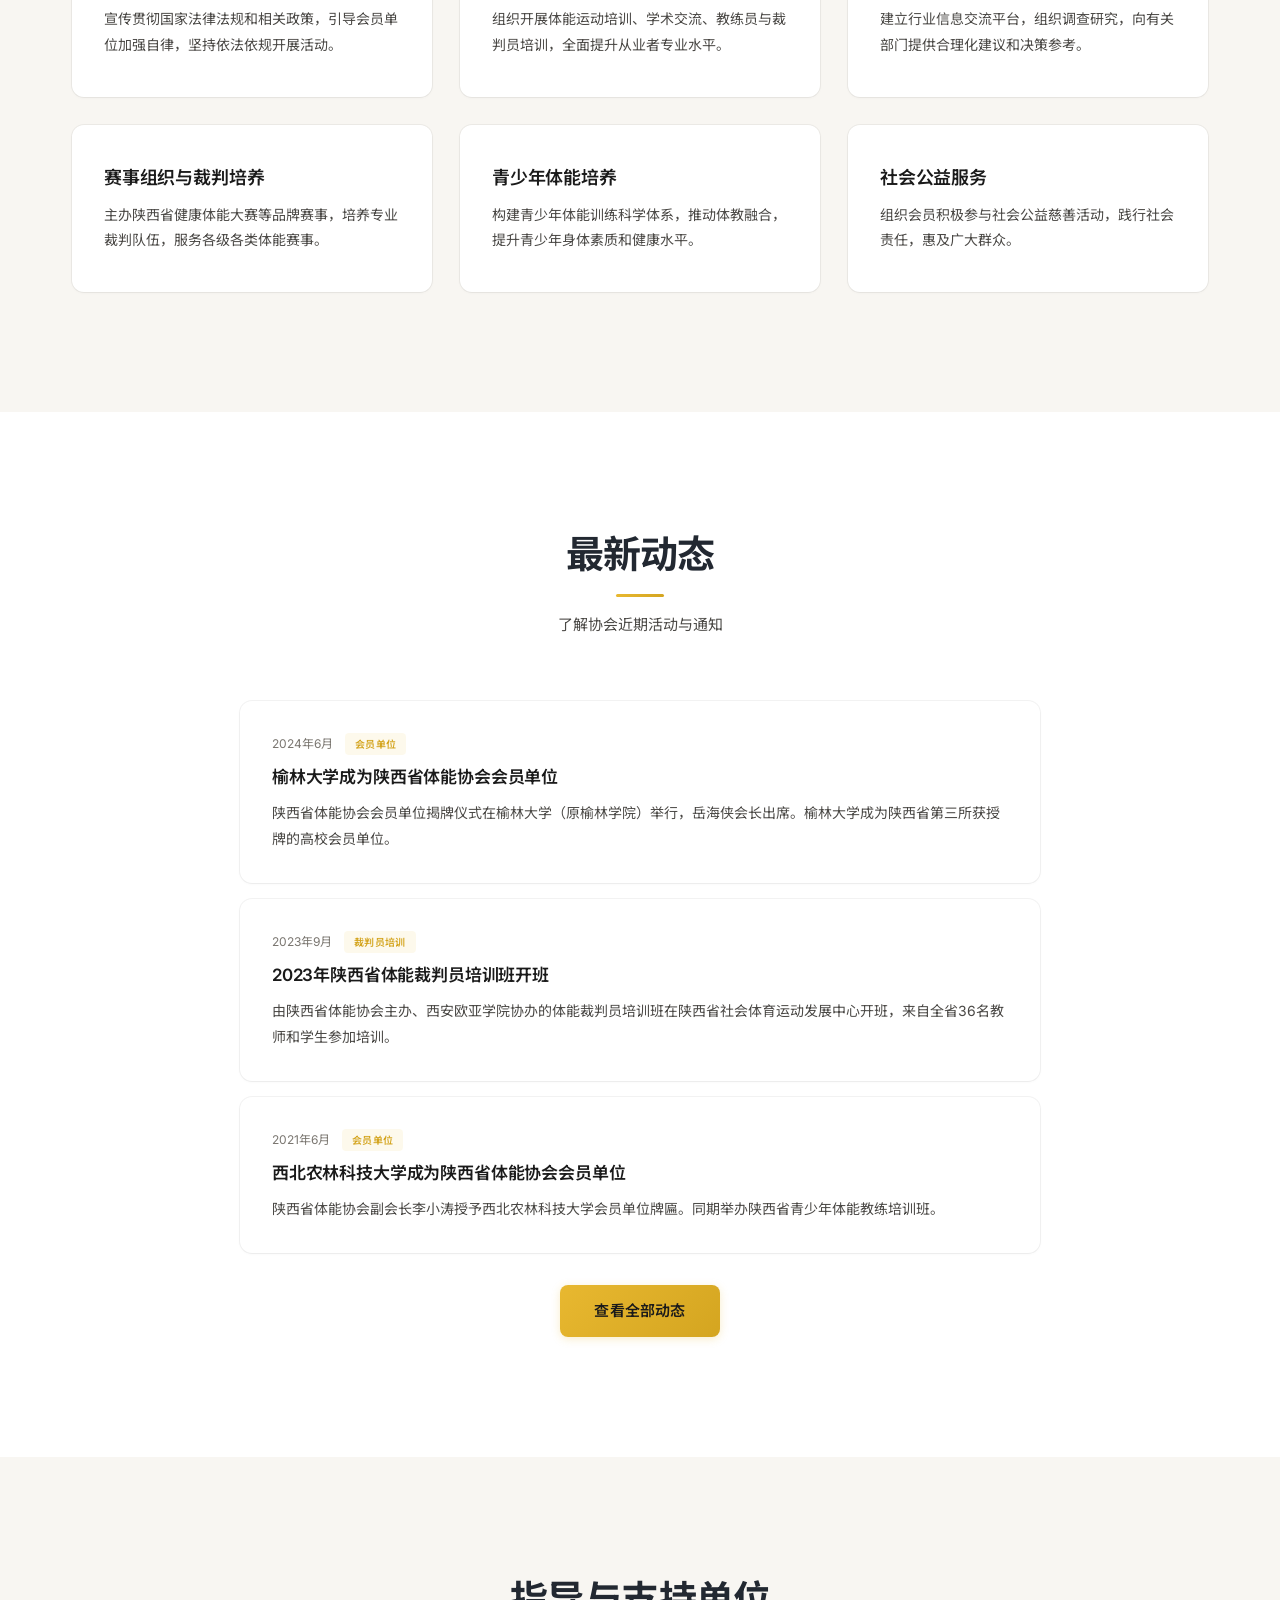
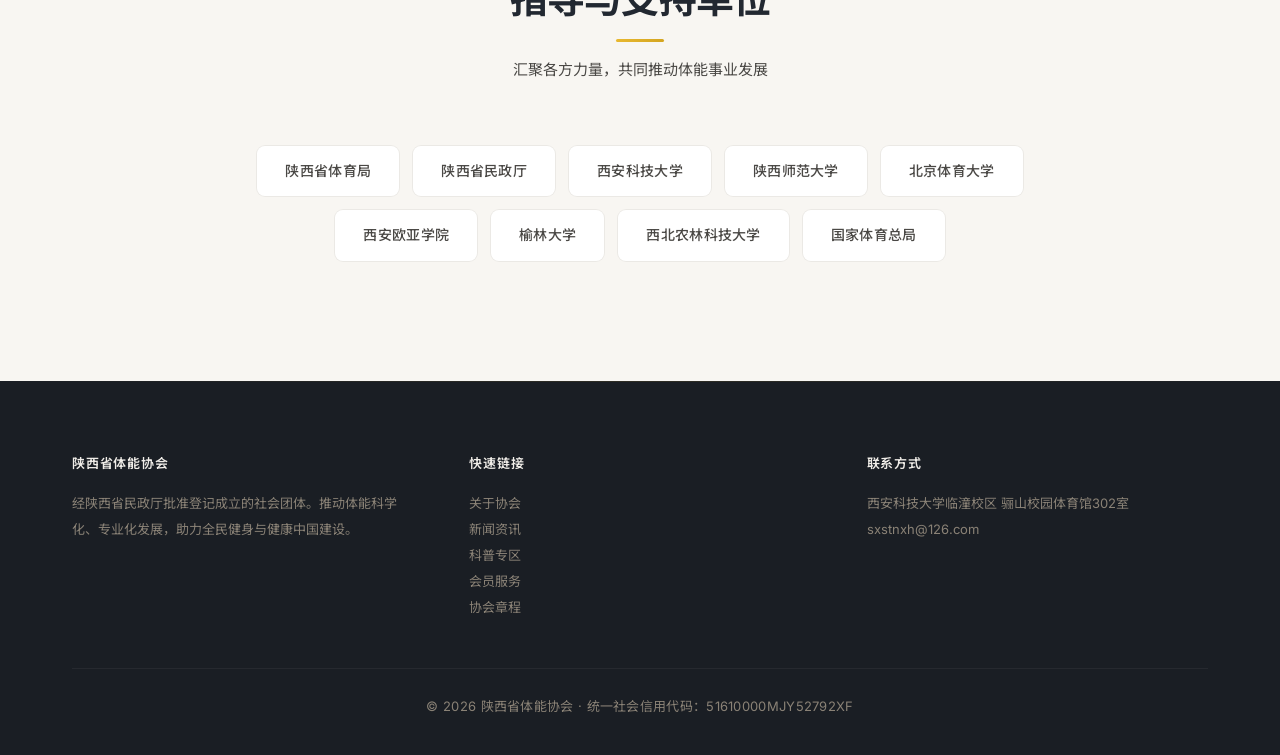
==== commit 12a56a0c: "彻底清除协会概况视差图和CSS" ====
--- a/index.html
+++ b/index.html
@@ -105,7 +105,7 @@
   </section>
 
   <!-- ====== ABOUT ====== -->
-  <section class="section parallax-bg" style="background-image:url('https://images.unsplash.com/photo-1534438327276-14e5300c3a48?w=1200&q=80')">
+  <section class="section">
     <div class="container">
       <div class="section-hd">
         <h2>协会概况</h2>
--- a/css/style.css
+++ b/css/style.css
@@ -612,25 +612,7 @@
   transition: transform 0.08s ease !important;
 }
 
-/* Parallax section background */
-.parallax-bg {
-  background-attachment: fixed;
-  background-position: center;
-  background-repeat: no-repeat;
-  background-size: cover;
-  position: relative;
-}
-.parallax-bg::before {
-  content: '';
-  position: absolute;
-  inset: 0;
-  background: rgba(248,246,242,0.88);
-  z-index: 0;
-}
-.parallax-bg .container {
-  position: relative;
-  z-index: 1;
-}
+
 
 .card h4 {
   font-size: 18px;
@@ -725,32 +707,13 @@
 /* ====== PAGE BANNER ====== */
 .page-banner {
   position: relative;
-  background: var(--slate-800);
+  background:
+    linear-gradient(180deg, rgba(13,13,13,0.5) 0%, rgba(26,30,36,0.75) 100%),
+    url('https://images.unsplash.com/photo-1534438327276-14e5300c3a48?w=1200&q=80') center/cover no-repeat;
   color: #fff;
   text-align: center;
   padding: 80px 32px 72px;
   overflow: hidden;
-}
-
-/* Gradient overlay */
-.page-banner::before {
-  content: '';
-  position: absolute;
-  inset: 0;
-  background:
-    radial-gradient(ellipse 60% 50% at 30% 30%, rgba(232,184,48,0.06) 0%, transparent 60%),
-    radial-gradient(ellipse 40% 40% at 80% 70%, rgba(232,184,48,0.04) 0%, transparent 50%);
-  pointer-events: none;
-}
-
-.page-banner::after {
-  content: '';
-  position: absolute;
-  bottom: 0;
-  left: 0;
-  right: 0;
-  height: 1px;
-  background: linear-gradient(90deg, transparent, rgba(232,184,48,0.15), transparent);
 }
 
 .page-banner h2 {
@@ -760,12 +723,14 @@
   margin-bottom: 10px;
   letter-spacing: -0.02em;
   position: relative;
+  z-index: 1;
 }
 
 .page-banner p {
   font-size: 16px;
   color: var(--text-secondary);
   position: relative;
+  z-index: 1;
   max-width: 500px;
   margin: 0 auto;
 }
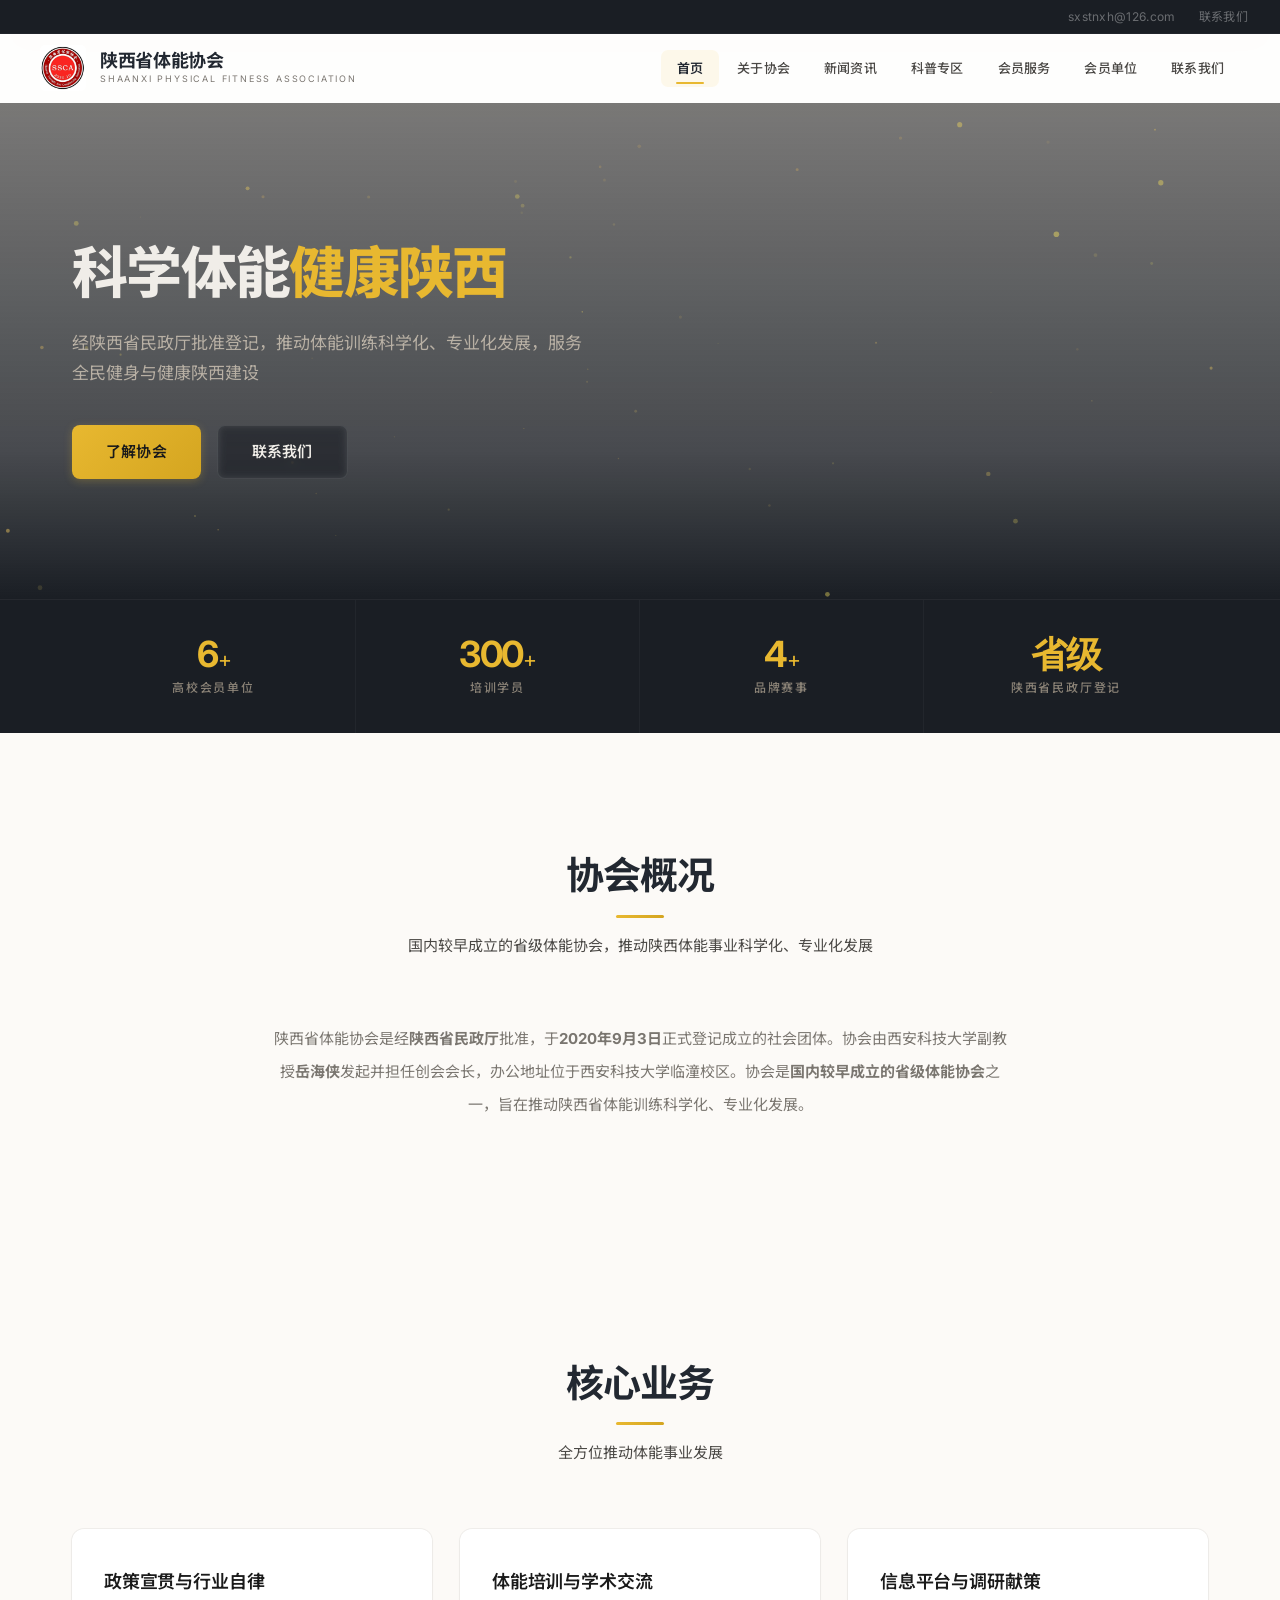
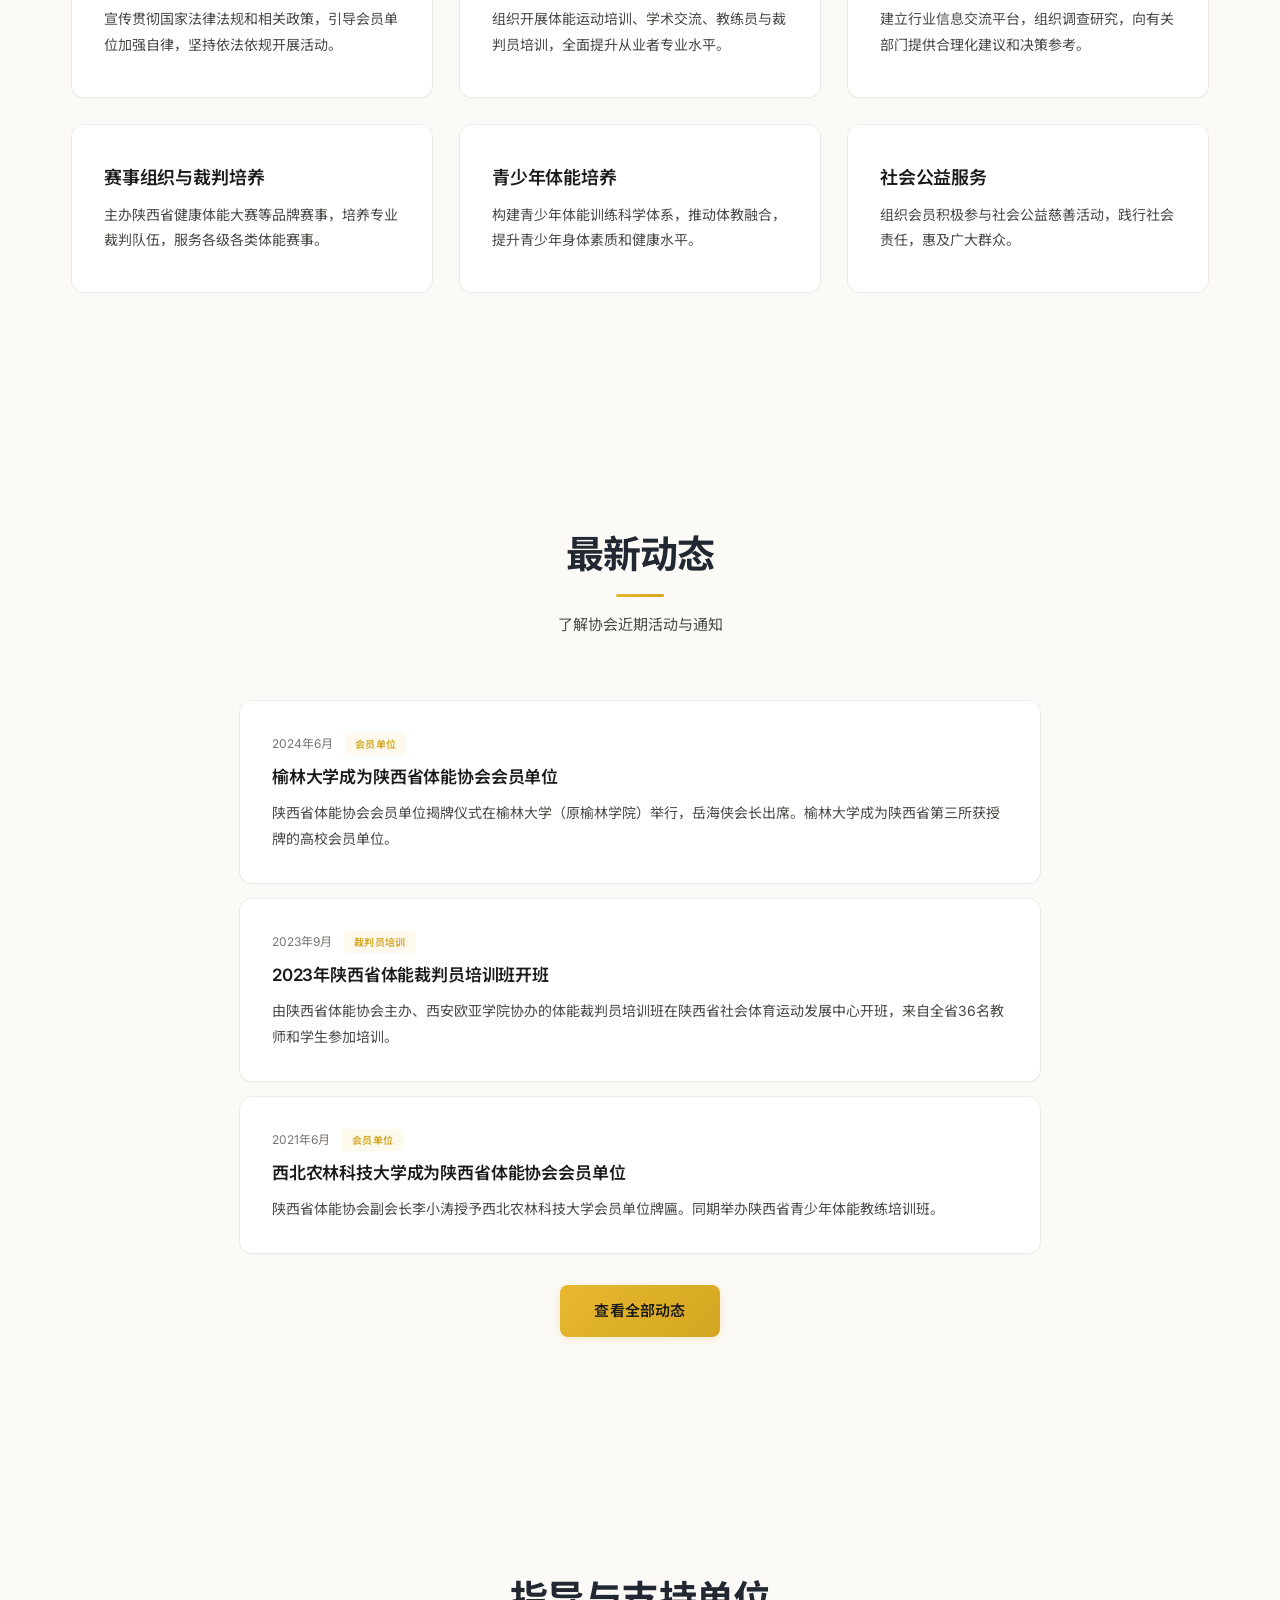
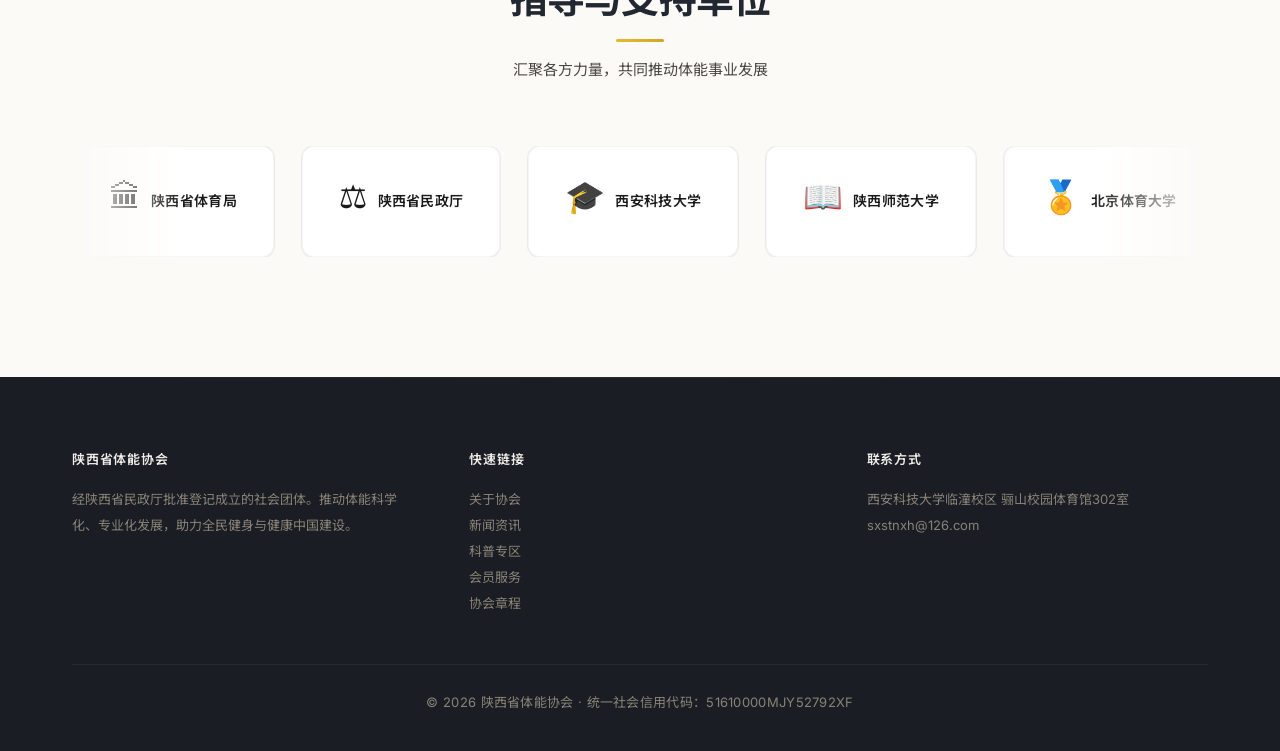
==== commit 72dbcd2b: "支持单位改为Spline风格毛玻璃滚动轮播" ====
--- a/index.html
+++ b/index.html
@@ -194,16 +194,28 @@
         <div class="section-divider"></div>
         <p>汇聚各方力量，共同推动体能事业发展</p>
       </div>
-      <div class="partner-grid">
-        <a class="partner-item" href="https://tyj.shaanxi.gov.cn/" target="_blank" rel="noopener">陕西省体育局</a>
-        <a class="partner-item" href="http://mzt.shaanxi.gov.cn/" target="_blank" rel="noopener">陕西省民政厅</a>
-        <a class="partner-item" href="https://www.xust.edu.cn/" target="_blank" rel="noopener">西安科技大学</a>
-        <a class="partner-item" href="https://www.snnu.edu.cn/" target="_blank" rel="noopener">陕西师范大学</a>
-        <a class="partner-item" href="https://www.bsu.edu.cn/" target="_blank" rel="noopener">北京体育大学</a>
-        <a class="partner-item" href="https://www.eurasia.edu/" target="_blank" rel="noopener">西安欧亚学院</a>
-        <a class="partner-item" href="https://www.yulinu.edu.cn/" target="_blank" rel="noopener">榆林大学</a>
-        <a class="partner-item" href="https://www.nwafu.edu.cn/" target="_blank" rel="noopener">西北农林科技大学</a>
-        <a class="partner-item" href="https://www.sport.gov.cn/" target="_blank" rel="noopener">国家体育总局</a>
+      <div class="marquee-wrap">
+        <div class="marquee-track partner-track">
+          <a class="marquee-badge partner-badge" href="https://tyj.shaanxi.gov.cn/" target="_blank" rel="noopener"><span class="badge-icon">🏛</span><span class="badge-name">陕西省体育局</span></a>
+          <a class="marquee-badge partner-badge" href="http://mzt.shaanxi.gov.cn/" target="_blank" rel="noopener"><span class="badge-icon">⚖</span><span class="badge-name">陕西省民政厅</span></a>
+          <a class="marquee-badge partner-badge" href="https://www.xust.edu.cn/" target="_blank" rel="noopener"><span class="badge-icon">🎓</span><span class="badge-name">西安科技大学</span></a>
+          <a class="marquee-badge partner-badge" href="https://www.snnu.edu.cn/" target="_blank" rel="noopener"><span class="badge-icon">📖</span><span class="badge-name">陕西师范大学</span></a>
+          <a class="marquee-badge partner-badge" href="https://www.bsu.edu.cn/" target="_blank" rel="noopener"><span class="badge-icon">🏅</span><span class="badge-name">北京体育大学</span></a>
+          <a class="marquee-badge partner-badge" href="https://www.eurasia.edu/" target="_blank" rel="noopener"><span class="badge-icon">🏫</span><span class="badge-name">西安欧亚学院</span></a>
+          <a class="marquee-badge partner-badge" href="https://www.yulinu.edu.cn/" target="_blank" rel="noopener"><span class="badge-icon">🌾</span><span class="badge-name">榆林大学</span></a>
+          <a class="marquee-badge partner-badge" href="https://www.nwafu.edu.cn/" target="_blank" rel="noopener"><span class="badge-icon">🌿</span><span class="badge-name">西北农林科技大学</span></a>
+          <a class="marquee-badge partner-badge" href="https://www.sport.gov.cn/" target="_blank" rel="noopener"><span class="badge-icon">🇨🇳</span><span class="badge-name">国家体育总局</span></a>
+          <!-- duplicate for seamless loop -->
+          <a class="marquee-badge partner-badge" href="https://tyj.shaanxi.gov.cn/" target="_blank" rel="noopener"><span class="badge-icon">🏛</span><span class="badge-name">陕西省体育局</span></a>
+          <a class="marquee-badge partner-badge" href="http://mzt.shaanxi.gov.cn/" target="_blank" rel="noopener"><span class="badge-icon">⚖</span><span class="badge-name">陕西省民政厅</span></a>
+          <a class="marquee-badge partner-badge" href="https://www.xust.edu.cn/" target="_blank" rel="noopener"><span class="badge-icon">🎓</span><span class="badge-name">西安科技大学</span></a>
+          <a class="marquee-badge partner-badge" href="https://www.snnu.edu.cn/" target="_blank" rel="noopener"><span class="badge-icon">📖</span><span class="badge-name">陕西师范大学</span></a>
+          <a class="marquee-badge partner-badge" href="https://www.bsu.edu.cn/" target="_blank" rel="noopener"><span class="badge-icon">🏅</span><span class="badge-name">北京体育大学</span></a>
+          <a class="marquee-badge partner-badge" href="https://www.eurasia.edu/" target="_blank" rel="noopener"><span class="badge-icon">🏫</span><span class="badge-name">西安欧亚学院</span></a>
+          <a class="marquee-badge partner-badge" href="https://www.yulinu.edu.cn/" target="_blank" rel="noopener"><span class="badge-icon">🌾</span><span class="badge-name">榆林大学</span></a>
+          <a class="marquee-badge partner-badge" href="https://www.nwafu.edu.cn/" target="_blank" rel="noopener"><span class="badge-icon">🌿</span><span class="badge-name">西北农林科技大学</span></a>
+          <a class="marquee-badge partner-badge" href="https://www.sport.gov.cn/" target="_blank" rel="noopener"><span class="badge-icon">🇨🇳</span><span class="badge-name">国家体育总局</span></a>
+        </div>
       </div>
     </div>
   </section>
--- a/css/style.css
+++ b/css/style.css
@@ -26,6 +26,7 @@
   --white:         #FFFFFF;
   --bg-warm:       #F8F6F2;
   --bg-warm-2:     #F3F0EA;
+  --bg-body:       #FCFAF7;
   --line-warm:     rgba(0,0,0,0.07);
   --line-warm-2:   rgba(0,0,0,0.04);
 
@@ -96,7 +97,7 @@
 body {
   font-family: 'Inter', 'Noto Sans SC', system-ui, sans-serif;
   color: var(--ink);
-  background: var(--white);
+  background: var(--bg-body);
   -webkit-font-smoothing: antialiased;
   -moz-osx-font-smoothing: grayscale;
   line-height: 1.6;
@@ -434,10 +435,10 @@
 
 /* ====== STATS BAR ====== */
 .stats-bar {
-  background: var(--slate-900);
+  background: var(--slate-800);
   padding: 0;
   position: relative;
-  border-top: 1px solid rgba(255,255,255,0.03);
+  border-top: 1px solid rgba(255,255,255,0.05);
 }
 
 .stats-bar .container {
@@ -490,7 +491,7 @@
 }
 
 .section-bg {
-  background: var(--bg-warm);
+  background: var(--bg-body);
 }
 
 .section-hd {
@@ -985,34 +986,44 @@
   border-bottom: none;
 }
 
-/* ====== PARTNER ====== */
-.partner-grid {
+/* ====== PARTNER MARQUEE ====== */
+.partner-track {
+  animation: partnerScroll 40s linear infinite;
+}
+@keyframes partnerScroll {
+  0%   { transform: translateX(0); }
+  100% { transform: translateX(-50%); }
+}
+
+.partner-badge {
+  background: rgba(255,255,255,0.7);
+  backdrop-filter: blur(8px);
+  -webkit-backdrop-filter: blur(8px);
+  border: 1px solid rgba(0,0,0,0.04);
+  border-radius: 14px;
+  padding: 20px 28px;
+  min-width: 160px;
   display: flex;
-  flex-wrap: wrap;
-  gap: 14px;
-  justify-content: center;
-  max-width: 800px;
-  margin: 0 auto;
-}
-
-.partner-item {
-  background: var(--white);
-  border: none;
-  border-radius: 8px;
-  padding: 14px 28px;
+  align-items: center;
+  gap: 10px;
+  text-decoration: none;
+  transition: all 0.35s var(--ease);
+}
+.partner-badge:hover {
+  background: rgba(255,255,255,0.95);
+  border-color: rgba(232,184,48,0.25);
+  box-shadow: 0 4px 20px rgba(0,0,0,0.06), 0 0 0 1px rgba(232,184,48,0.1);
+  transform: translateY(-3px);
+}
+.partner-badge .badge-icon {
+  font-size: 22px;
+  flex-shrink: 0;
+}
+.partner-badge .badge-name {
   font-size: 14px;
-  color: var(--ink-secondary);
-  transition: all 0.3s var(--ease);
-  box-shadow: var(--shadow-border);
-  font-weight: 500;
-  letter-spacing: 0.3px;
-}
-
-.partner-item:hover {
-  color: var(--gold-warm);
-  transform: translateY(-3px);
-  box-shadow: var(--shadow-card-hov);
-  background: var(--white);
+  font-weight: 600;
+  color: var(--ink);
+  white-space: nowrap;
 }
 
 /* ====== EXTERNAL LINKS ====== */
@@ -1454,7 +1465,7 @@
   transform: translateY(12px);
   transition: all 0.3s var(--ease);
   box-shadow: 0 2px 12px rgba(232,184,48,0.35);
-  z-index: 999;
+  z-index: 9999;
 }
 .back-to-top.visible {
   opacity: 1;
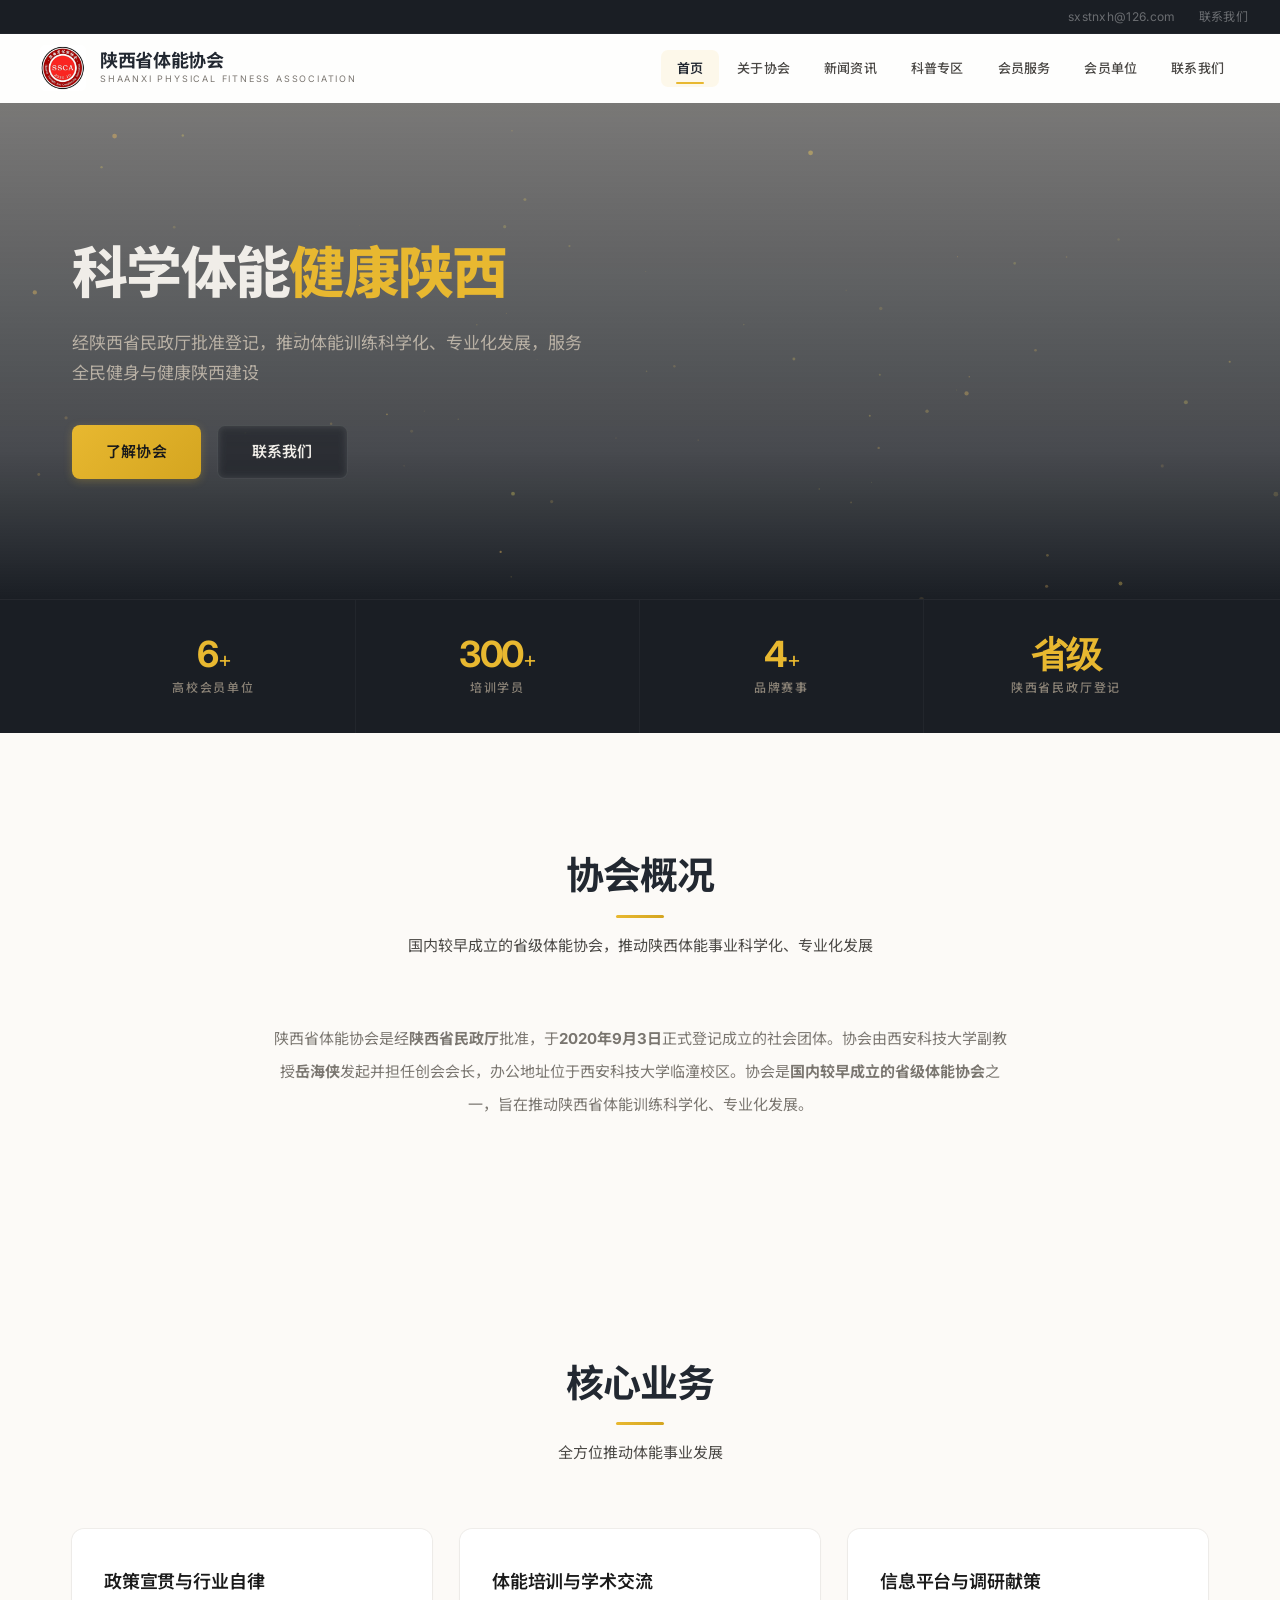
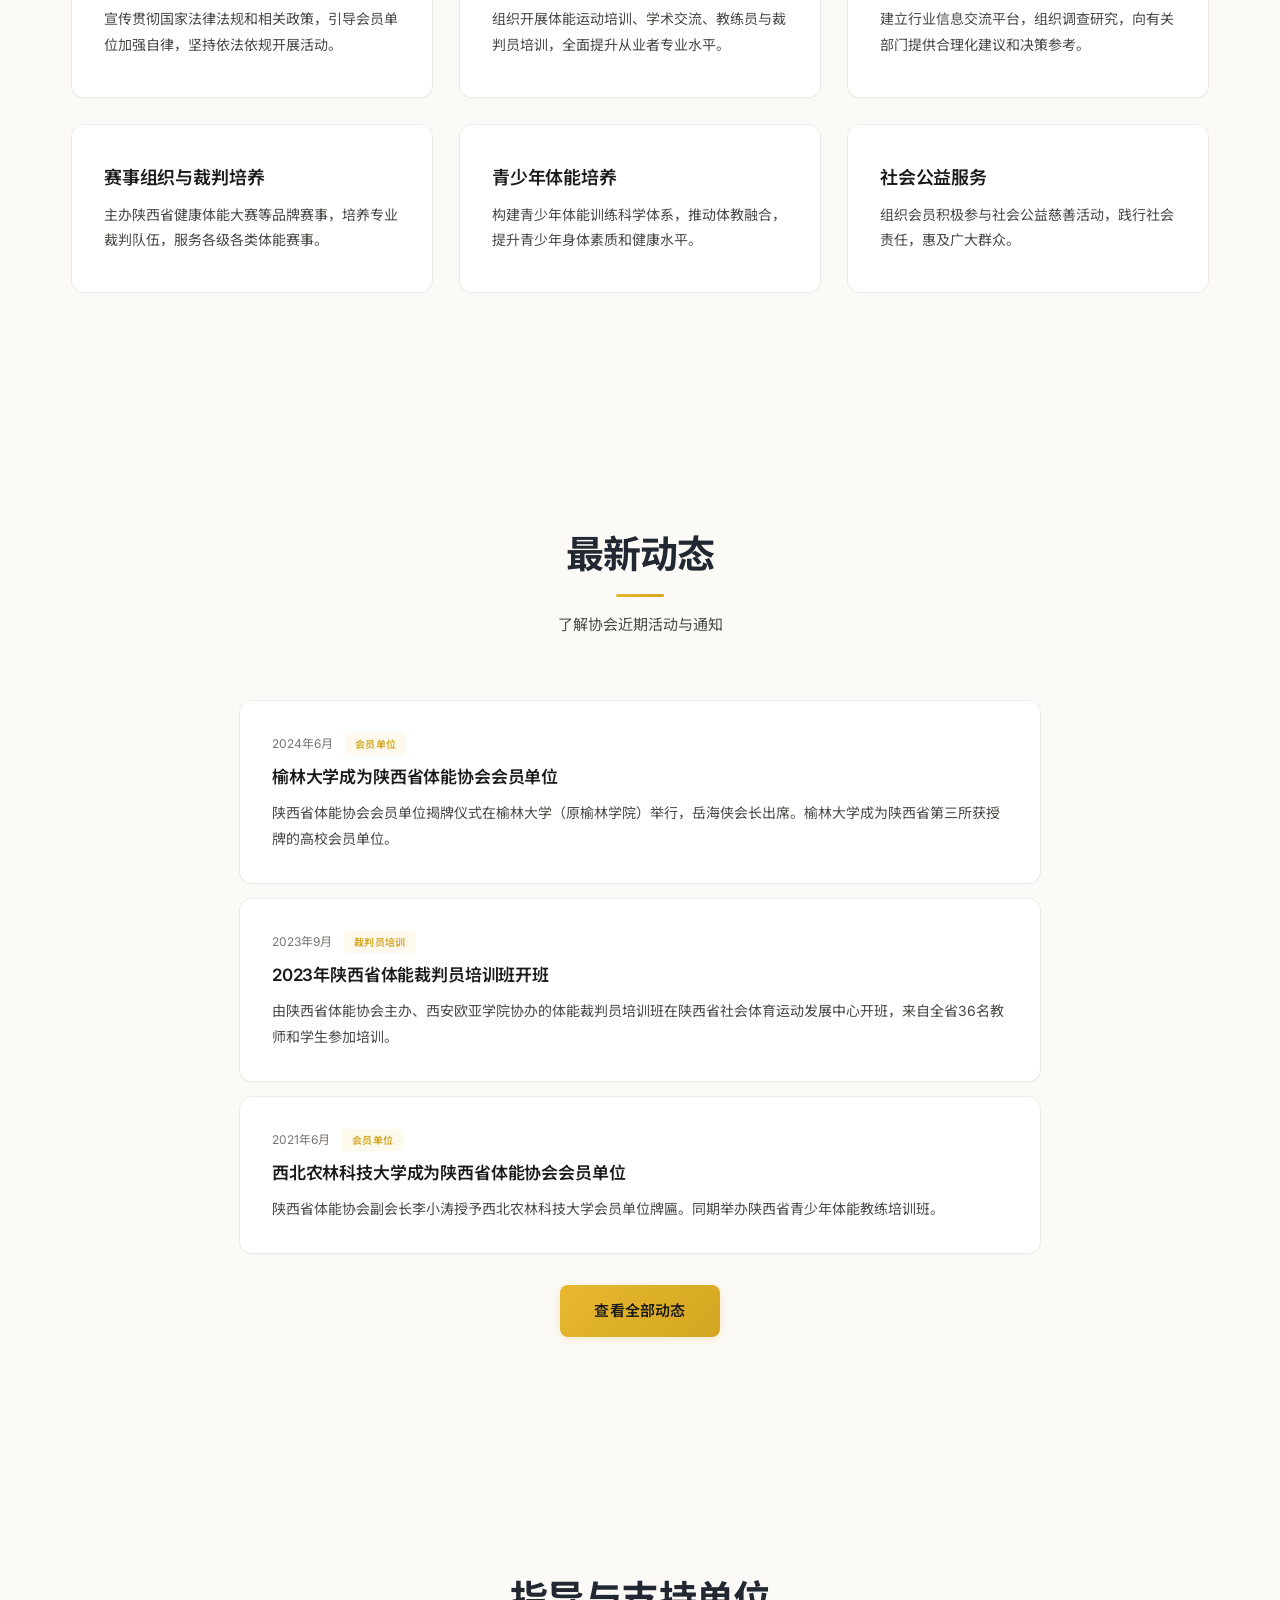
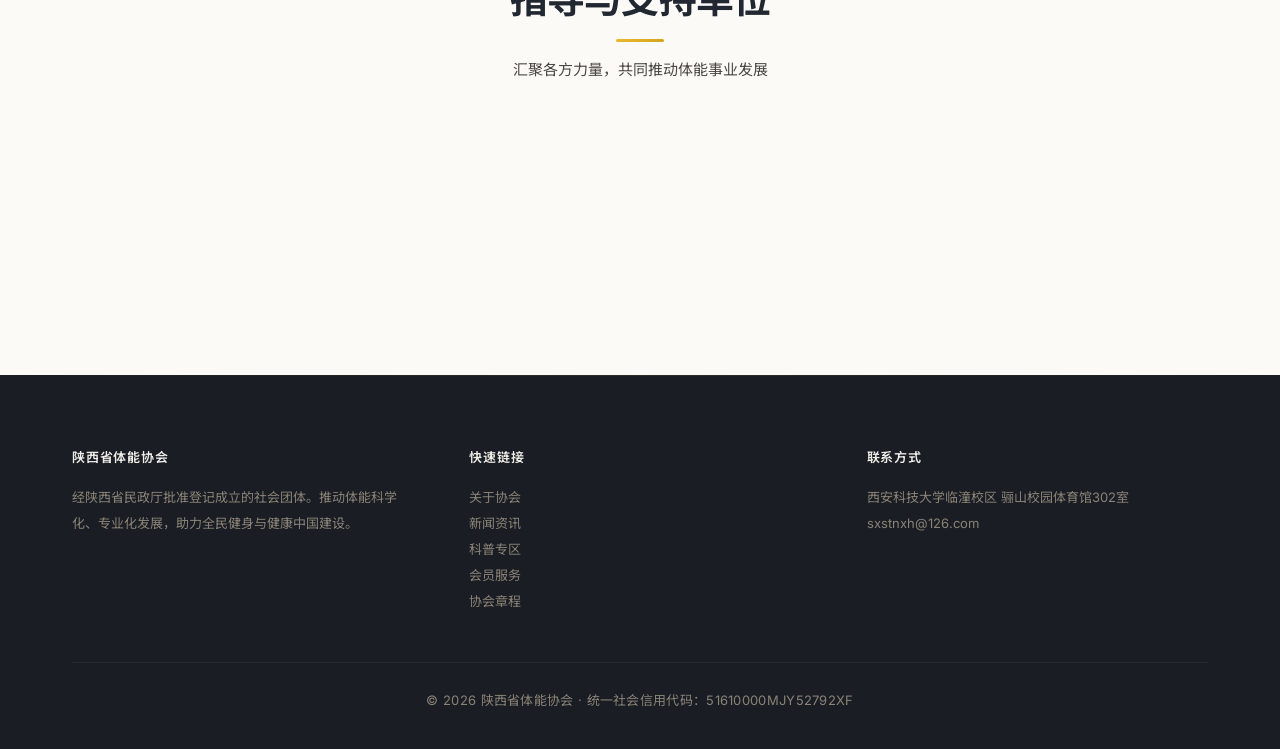
==== commit da4433f1: "支持单位轮播简化：复用marquee-track基类+40s慢速" ====
--- a/index.html
+++ b/index.html
@@ -195,7 +195,7 @@
         <p>汇聚各方力量，共同推动体能事业发展</p>
       </div>
       <div class="marquee-wrap">
-        <div class="marquee-track partner-track">
+        <div class="marquee-track" style="animation-duration:40s">
           <a class="marquee-badge partner-badge" href="https://tyj.shaanxi.gov.cn/" target="_blank" rel="noopener"><span class="badge-icon">🏛</span><span class="badge-name">陕西省体育局</span></a>
           <a class="marquee-badge partner-badge" href="http://mzt.shaanxi.gov.cn/" target="_blank" rel="noopener"><span class="badge-icon">⚖</span><span class="badge-name">陕西省民政厅</span></a>
           <a class="marquee-badge partner-badge" href="https://www.xust.edu.cn/" target="_blank" rel="noopener"><span class="badge-icon">🎓</span><span class="badge-name">西安科技大学</span></a>
--- a/css/style.css
+++ b/css/style.css
@@ -987,40 +987,24 @@
 }
 
 /* ====== PARTNER MARQUEE ====== */
-.partner-track {
-  animation: partnerScroll 40s linear infinite;
-}
-@keyframes partnerScroll {
-  0%   { transform: translateX(0); }
-  100% { transform: translateX(-50%); }
-}
-
 .partner-badge {
   background: rgba(255,255,255,0.7);
   backdrop-filter: blur(8px);
   -webkit-backdrop-filter: blur(8px);
-  border: 1px solid rgba(0,0,0,0.04);
-  border-radius: 14px;
-  padding: 20px 28px;
-  min-width: 160px;
   display: flex;
   align-items: center;
   gap: 10px;
-  text-decoration: none;
-  transition: all 0.35s var(--ease);
 }
 .partner-badge:hover {
   background: rgba(255,255,255,0.95);
   border-color: rgba(232,184,48,0.25);
   box-shadow: 0 4px 20px rgba(0,0,0,0.06), 0 0 0 1px rgba(232,184,48,0.1);
-  transform: translateY(-3px);
 }
 .partner-badge .badge-icon {
   font-size: 22px;
   flex-shrink: 0;
 }
 .partner-badge .badge-name {
-  font-size: 14px;
   font-weight: 600;
   color: var(--ink);
   white-space: nowrap;
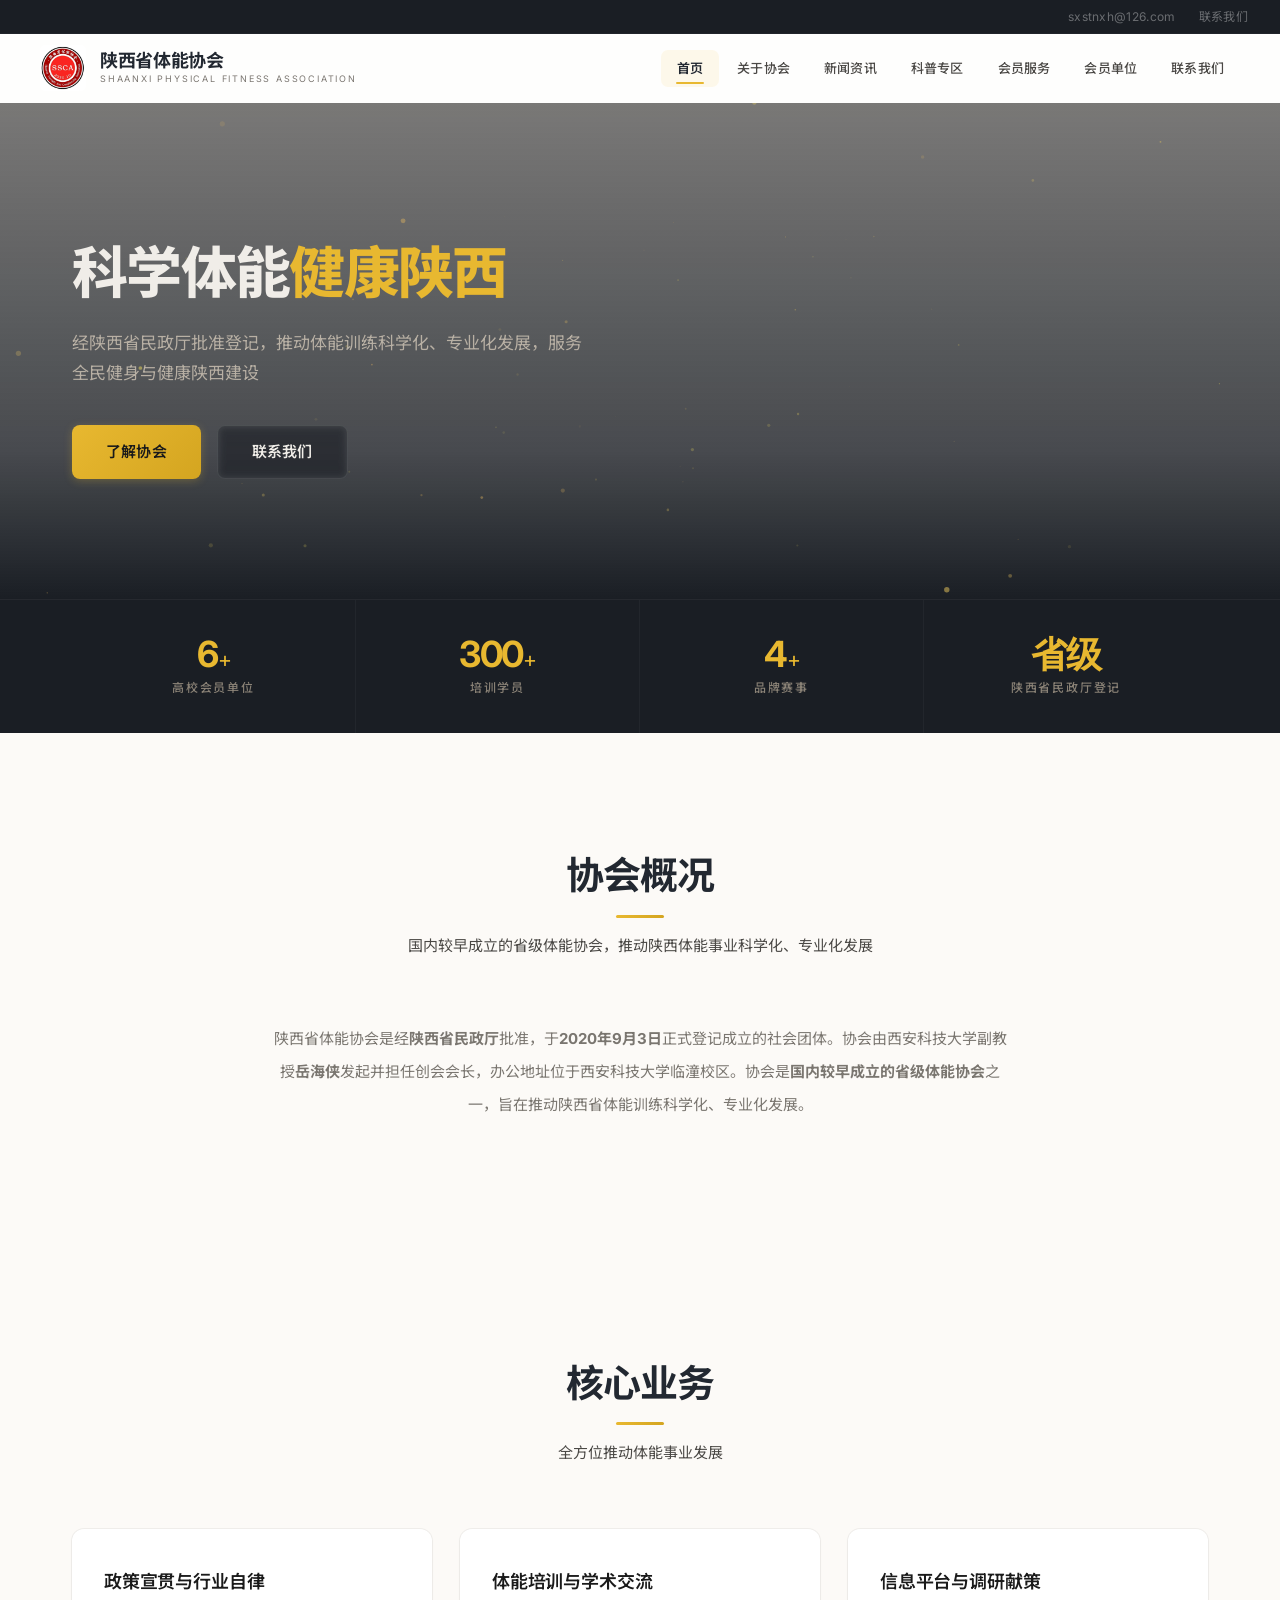
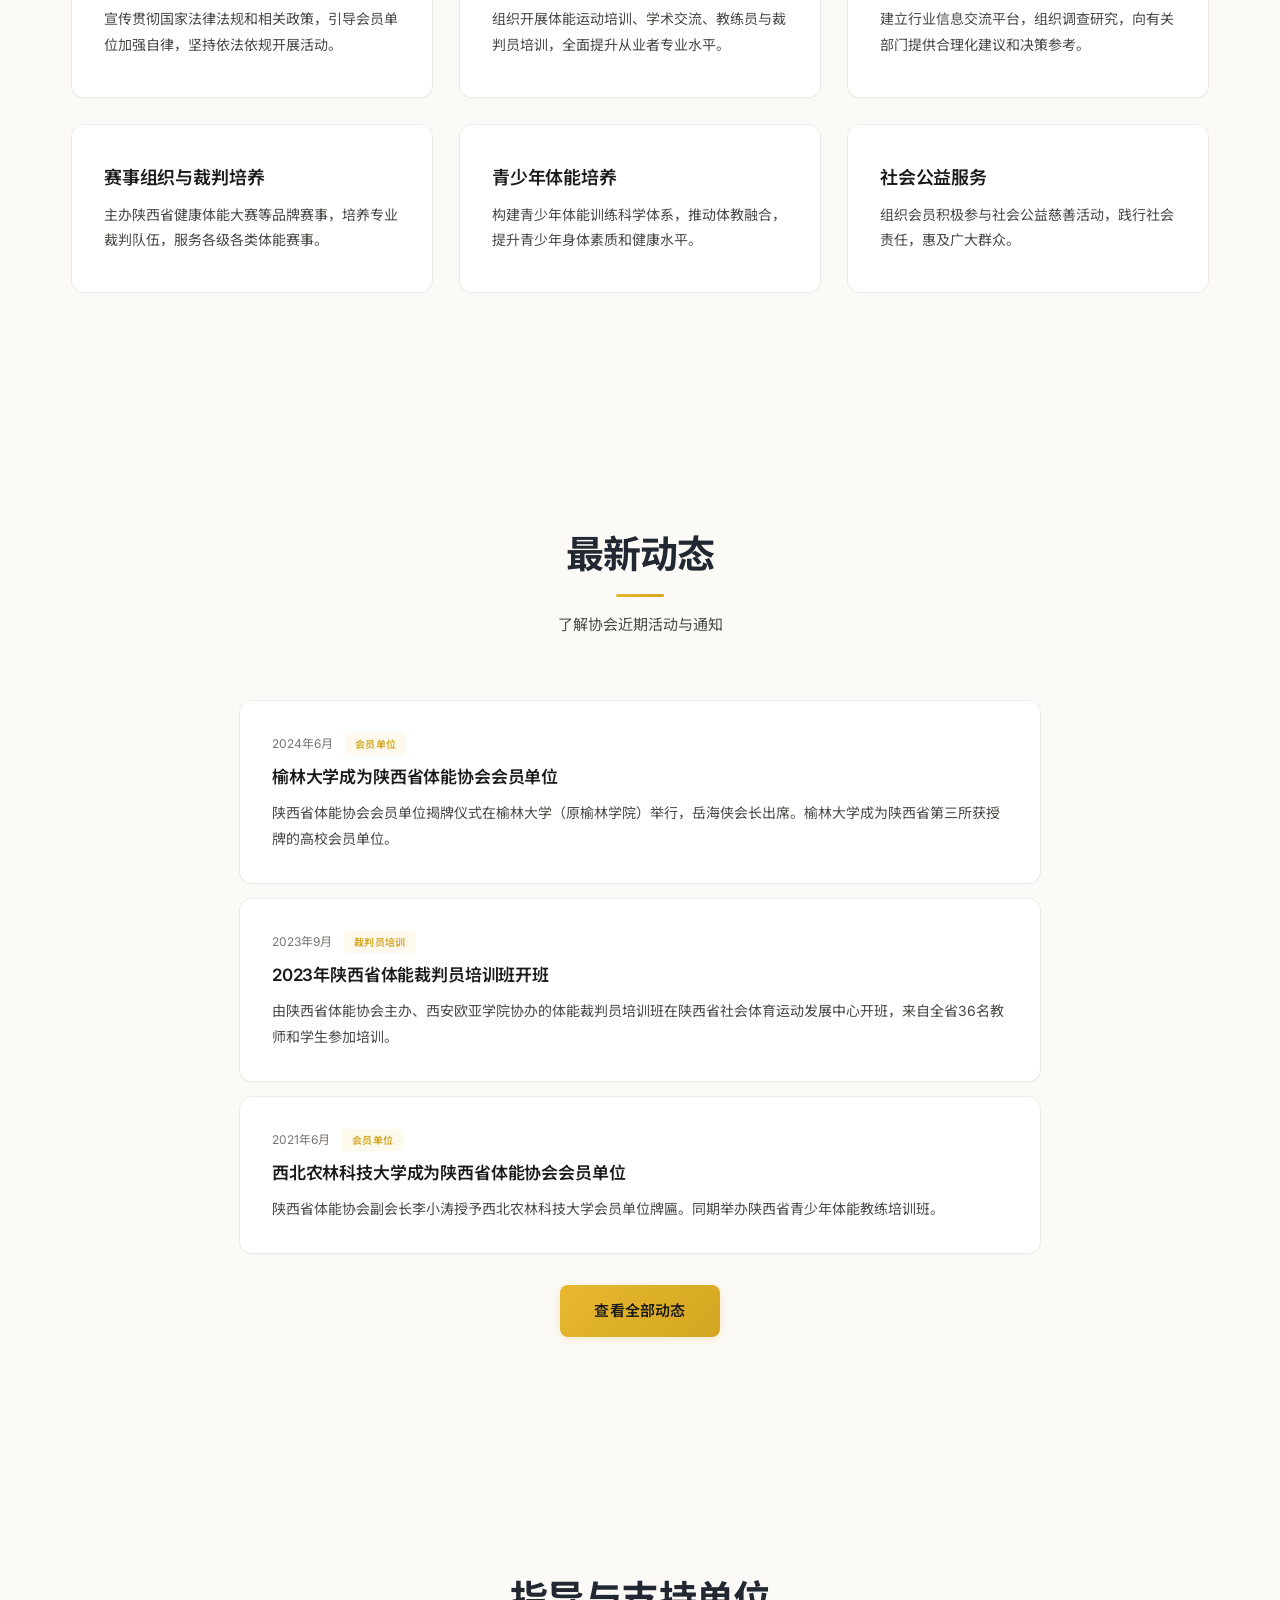
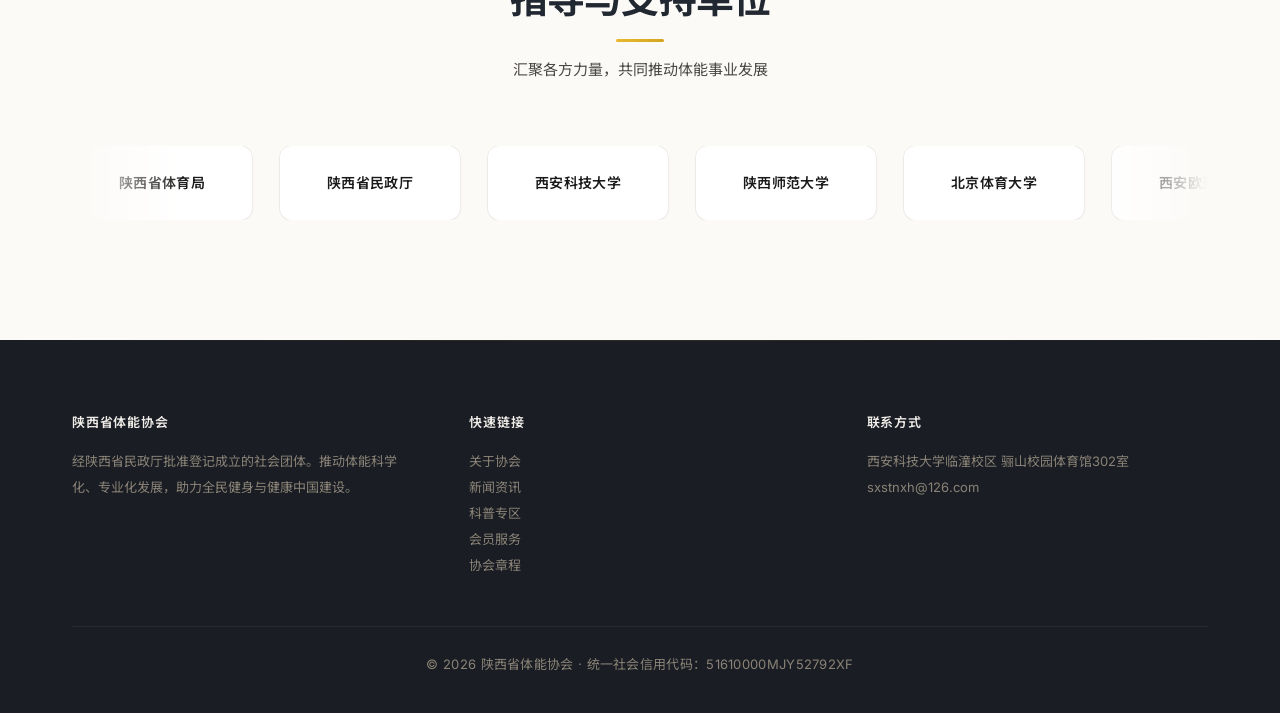
==== commit af5a73d7: "支持单位轮播去emoji纯文字+修复滚动" ====
--- a/index.html
+++ b/index.html
@@ -195,26 +195,25 @@
         <p>汇聚各方力量，共同推动体能事业发展</p>
       </div>
       <div class="marquee-wrap">
-        <div class="marquee-track" style="animation-duration:40s">
-          <a class="marquee-badge partner-badge" href="https://tyj.shaanxi.gov.cn/" target="_blank" rel="noopener"><span class="badge-icon">🏛</span><span class="badge-name">陕西省体育局</span></a>
-          <a class="marquee-badge partner-badge" href="http://mzt.shaanxi.gov.cn/" target="_blank" rel="noopener"><span class="badge-icon">⚖</span><span class="badge-name">陕西省民政厅</span></a>
-          <a class="marquee-badge partner-badge" href="https://www.xust.edu.cn/" target="_blank" rel="noopener"><span class="badge-icon">🎓</span><span class="badge-name">西安科技大学</span></a>
-          <a class="marquee-badge partner-badge" href="https://www.snnu.edu.cn/" target="_blank" rel="noopener"><span class="badge-icon">📖</span><span class="badge-name">陕西师范大学</span></a>
-          <a class="marquee-badge partner-badge" href="https://www.bsu.edu.cn/" target="_blank" rel="noopener"><span class="badge-icon">🏅</span><span class="badge-name">北京体育大学</span></a>
-          <a class="marquee-badge partner-badge" href="https://www.eurasia.edu/" target="_blank" rel="noopener"><span class="badge-icon">🏫</span><span class="badge-name">西安欧亚学院</span></a>
-          <a class="marquee-badge partner-badge" href="https://www.yulinu.edu.cn/" target="_blank" rel="noopener"><span class="badge-icon">🌾</span><span class="badge-name">榆林大学</span></a>
-          <a class="marquee-badge partner-badge" href="https://www.nwafu.edu.cn/" target="_blank" rel="noopener"><span class="badge-icon">🌿</span><span class="badge-name">西北农林科技大学</span></a>
-          <a class="marquee-badge partner-badge" href="https://www.sport.gov.cn/" target="_blank" rel="noopener"><span class="badge-icon">🇨🇳</span><span class="badge-name">国家体育总局</span></a>
-          <!-- duplicate for seamless loop -->
-          <a class="marquee-badge partner-badge" href="https://tyj.shaanxi.gov.cn/" target="_blank" rel="noopener"><span class="badge-icon">🏛</span><span class="badge-name">陕西省体育局</span></a>
-          <a class="marquee-badge partner-badge" href="http://mzt.shaanxi.gov.cn/" target="_blank" rel="noopener"><span class="badge-icon">⚖</span><span class="badge-name">陕西省民政厅</span></a>
-          <a class="marquee-badge partner-badge" href="https://www.xust.edu.cn/" target="_blank" rel="noopener"><span class="badge-icon">🎓</span><span class="badge-name">西安科技大学</span></a>
-          <a class="marquee-badge partner-badge" href="https://www.snnu.edu.cn/" target="_blank" rel="noopener"><span class="badge-icon">📖</span><span class="badge-name">陕西师范大学</span></a>
-          <a class="marquee-badge partner-badge" href="https://www.bsu.edu.cn/" target="_blank" rel="noopener"><span class="badge-icon">🏅</span><span class="badge-name">北京体育大学</span></a>
-          <a class="marquee-badge partner-badge" href="https://www.eurasia.edu/" target="_blank" rel="noopener"><span class="badge-icon">🏫</span><span class="badge-name">西安欧亚学院</span></a>
-          <a class="marquee-badge partner-badge" href="https://www.yulinu.edu.cn/" target="_blank" rel="noopener"><span class="badge-icon">🌾</span><span class="badge-name">榆林大学</span></a>
-          <a class="marquee-badge partner-badge" href="https://www.nwafu.edu.cn/" target="_blank" rel="noopener"><span class="badge-icon">🌿</span><span class="badge-name">西北农林科技大学</span></a>
-          <a class="marquee-badge partner-badge" href="https://www.sport.gov.cn/" target="_blank" rel="noopener"><span class="badge-icon">🇨🇳</span><span class="badge-name">国家体育总局</span></a>
+        <div class="marquee-track" style="animation-duration:35s">
+          <a class="marquee-badge partner-badge" href="https://tyj.shaanxi.gov.cn/" target="_blank" rel="noopener"><span class="badge-name">陕西省体育局</span></a>
+          <a class="marquee-badge partner-badge" href="http://mzt.shaanxi.gov.cn/" target="_blank" rel="noopener"><span class="badge-name">陕西省民政厅</span></a>
+          <a class="marquee-badge partner-badge" href="https://www.xust.edu.cn/" target="_blank" rel="noopener"><span class="badge-name">西安科技大学</span></a>
+          <a class="marquee-badge partner-badge" href="https://www.snnu.edu.cn/" target="_blank" rel="noopener"><span class="badge-name">陕西师范大学</span></a>
+          <a class="marquee-badge partner-badge" href="https://www.bsu.edu.cn/" target="_blank" rel="noopener"><span class="badge-name">北京体育大学</span></a>
+          <a class="marquee-badge partner-badge" href="https://www.eurasia.edu/" target="_blank" rel="noopener"><span class="badge-name">西安欧亚学院</span></a>
+          <a class="marquee-badge partner-badge" href="https://www.yulinu.edu.cn/" target="_blank" rel="noopener"><span class="badge-name">榆林大学</span></a>
+          <a class="marquee-badge partner-badge" href="https://www.nwafu.edu.cn/" target="_blank" rel="noopener"><span class="badge-name">西北农林科技大学</span></a>
+          <a class="marquee-badge partner-badge" href="https://www.sport.gov.cn/" target="_blank" rel="noopener"><span class="badge-name">国家体育总局</span></a>
+          <a class="marquee-badge partner-badge" href="https://tyj.shaanxi.gov.cn/" target="_blank" rel="noopener"><span class="badge-name">陕西省体育局</span></a>
+          <a class="marquee-badge partner-badge" href="http://mzt.shaanxi.gov.cn/" target="_blank" rel="noopener"><span class="badge-name">陕西省民政厅</span></a>
+          <a class="marquee-badge partner-badge" href="https://www.xust.edu.cn/" target="_blank" rel="noopener"><span class="badge-name">西安科技大学</span></a>
+          <a class="marquee-badge partner-badge" href="https://www.snnu.edu.cn/" target="_blank" rel="noopener"><span class="badge-name">陕西师范大学</span></a>
+          <a class="marquee-badge partner-badge" href="https://www.bsu.edu.cn/" target="_blank" rel="noopener"><span class="badge-name">北京体育大学</span></a>
+          <a class="marquee-badge partner-badge" href="https://www.eurasia.edu/" target="_blank" rel="noopener"><span class="badge-name">西安欧亚学院</span></a>
+          <a class="marquee-badge partner-badge" href="https://www.yulinu.edu.cn/" target="_blank" rel="noopener"><span class="badge-name">榆林大学</span></a>
+          <a class="marquee-badge partner-badge" href="https://www.nwafu.edu.cn/" target="_blank" rel="noopener"><span class="badge-name">西北农林科技大学</span></a>
+          <a class="marquee-badge partner-badge" href="https://www.sport.gov.cn/" target="_blank" rel="noopener"><span class="badge-name">国家体育总局</span></a>
         </div>
       </div>
     </div>
--- a/css/style.css
+++ b/css/style.css
@@ -991,23 +991,18 @@
   background: rgba(255,255,255,0.7);
   backdrop-filter: blur(8px);
   -webkit-backdrop-filter: blur(8px);
-  display: flex;
-  align-items: center;
-  gap: 10px;
+  justify-content: center;
 }
 .partner-badge:hover {
   background: rgba(255,255,255,0.95);
   border-color: rgba(232,184,48,0.25);
   box-shadow: 0 4px 20px rgba(0,0,0,0.06), 0 0 0 1px rgba(232,184,48,0.1);
 }
-.partner-badge .badge-icon {
-  font-size: 22px;
-  flex-shrink: 0;
-}
 .partner-badge .badge-name {
   font-weight: 600;
   color: var(--ink);
   white-space: nowrap;
+  font-size: 14px;
 }
 
 /* ====== EXTERNAL LINKS ====== */
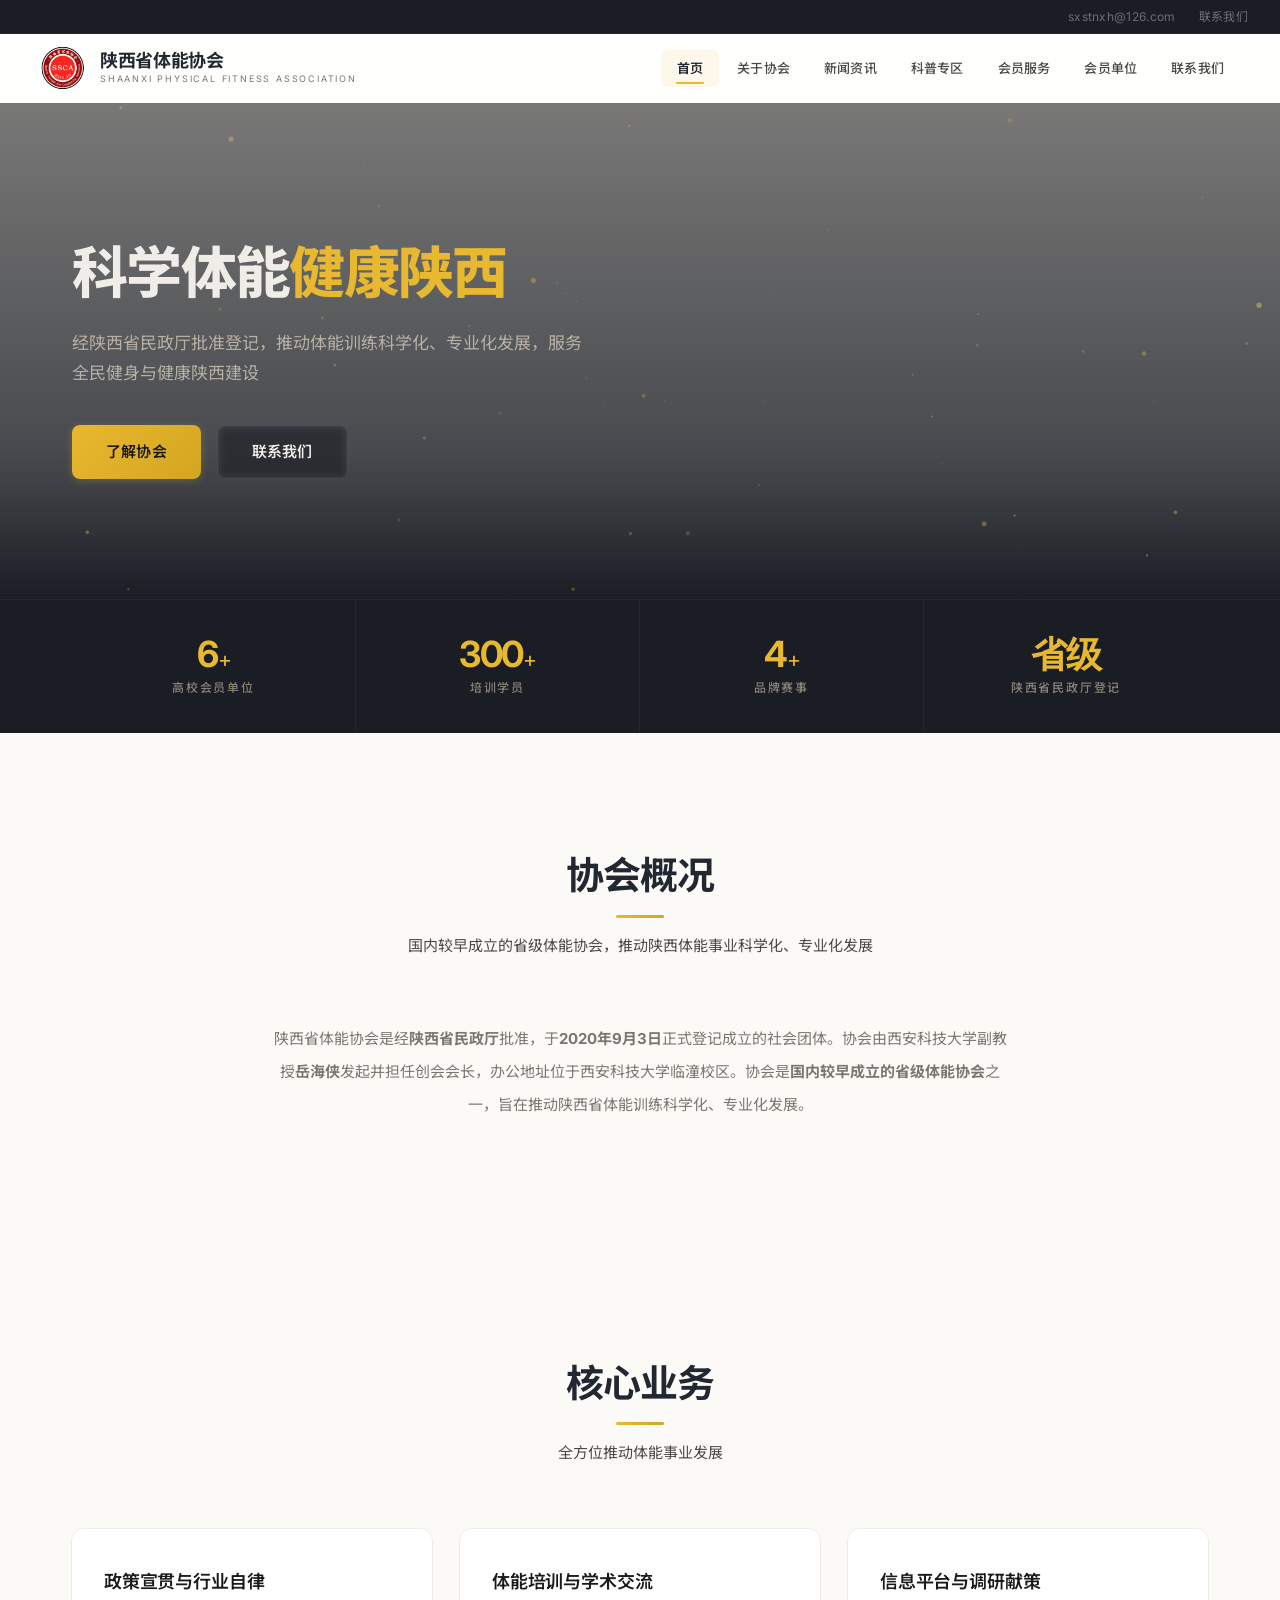
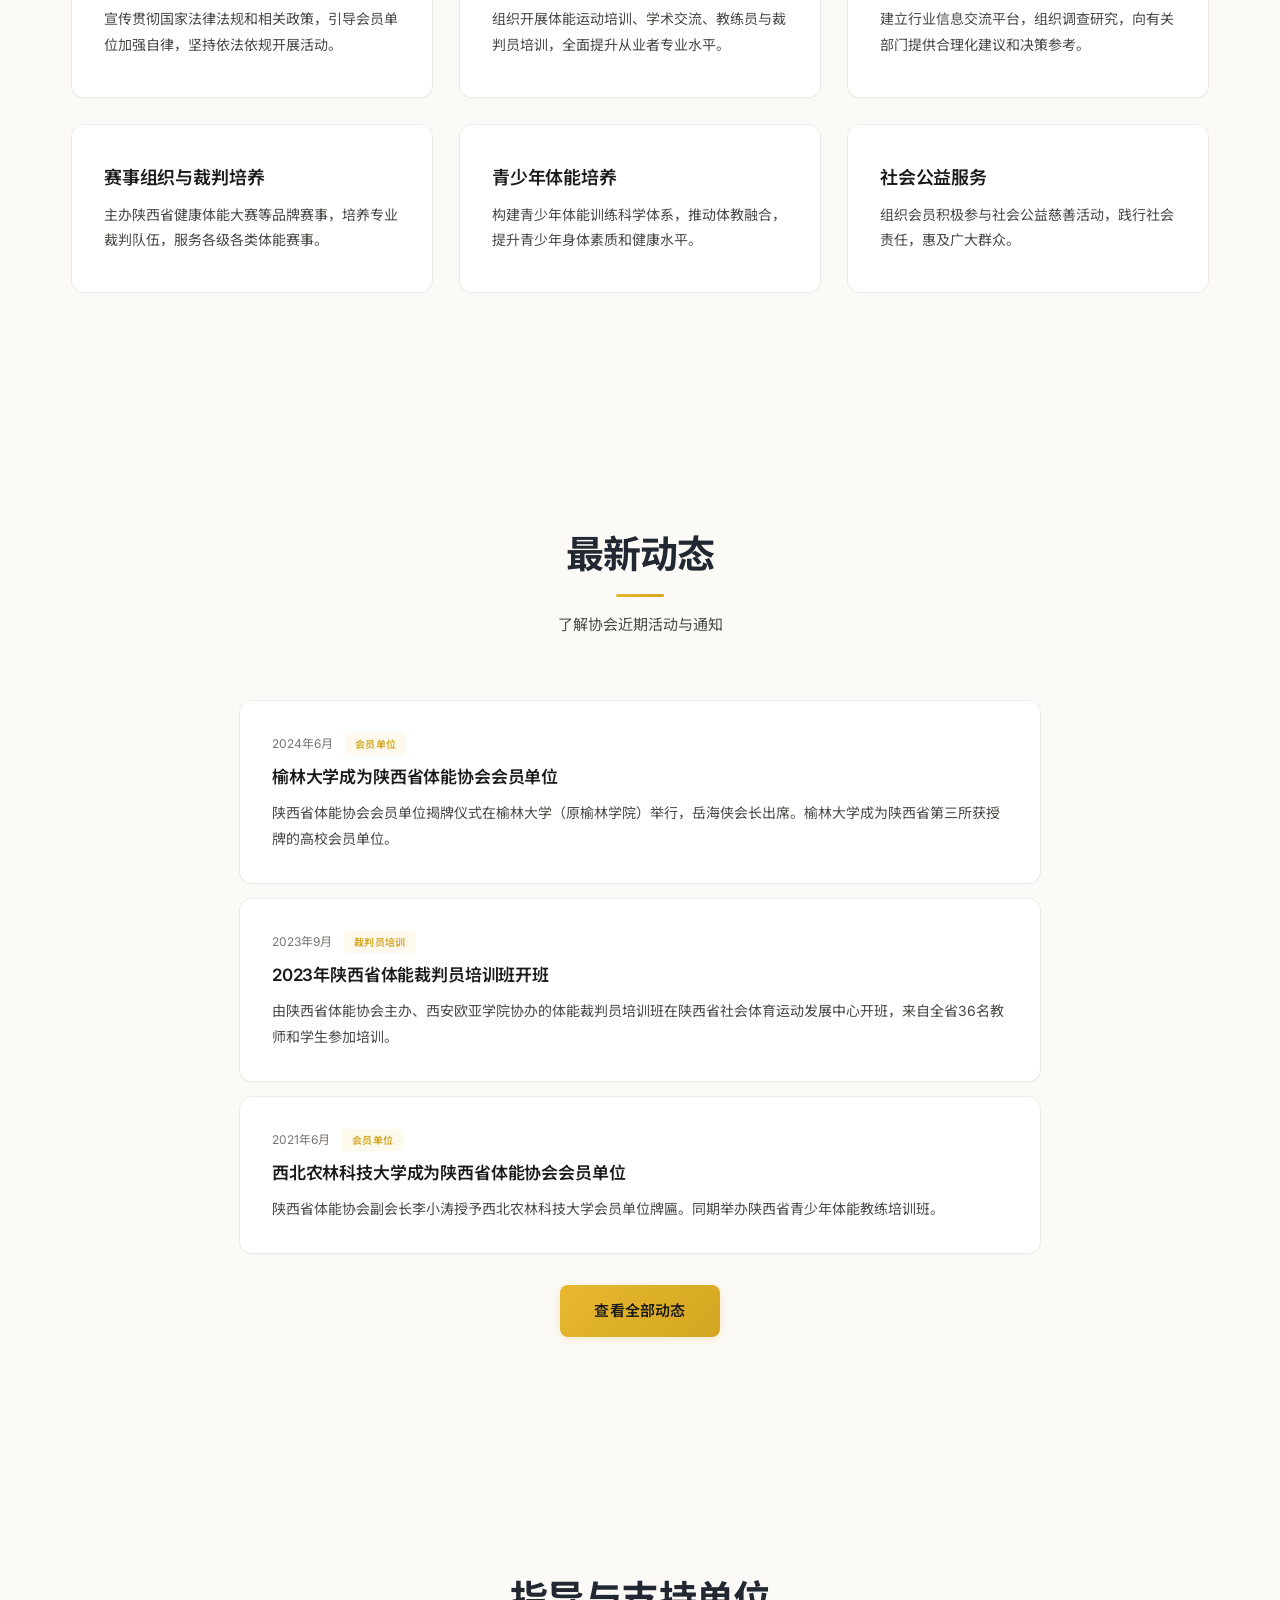
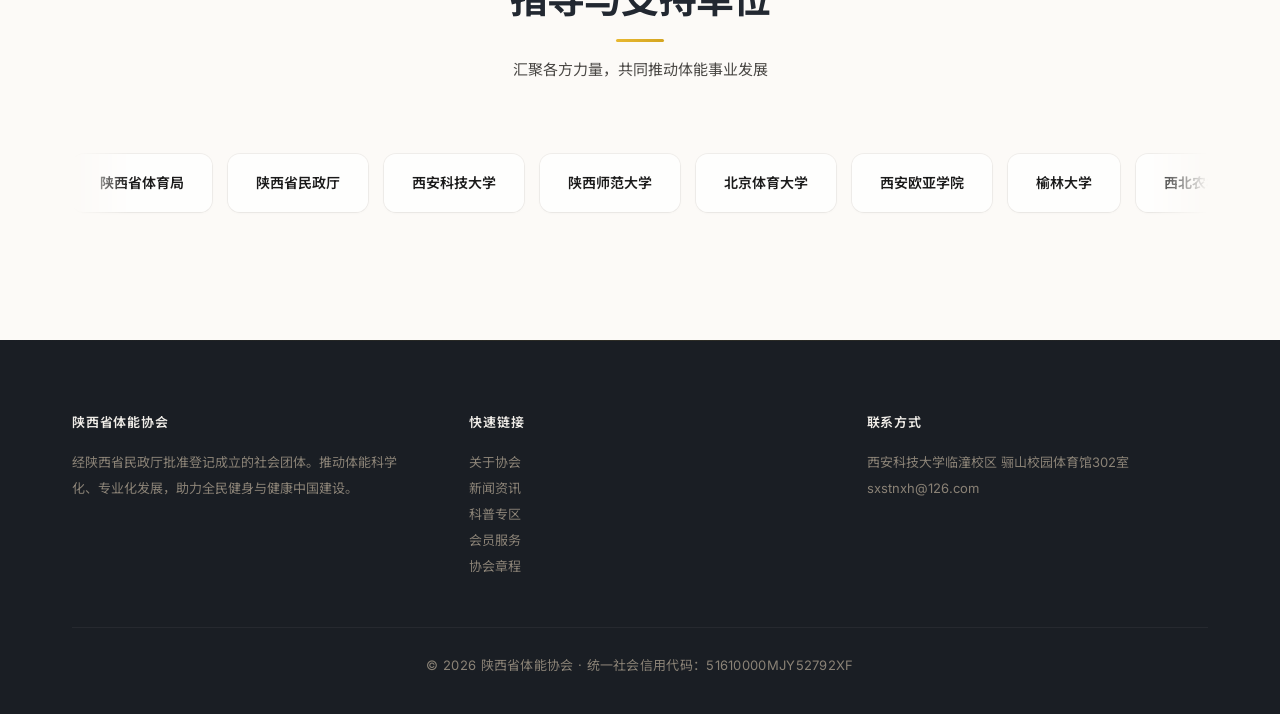
==== commit 6de12f1d: "支持单位改为原生横向滚动：可拖拽、毛玻璃徽章、边缘渐隐" ====
--- a/index.html
+++ b/index.html
@@ -194,27 +194,16 @@
         <div class="section-divider"></div>
         <p>汇聚各方力量，共同推动体能事业发展</p>
       </div>
-      <div class="marquee-wrap">
-        <div class="marquee-track" style="animation-duration:35s">
-          <a class="marquee-badge partner-badge" href="https://tyj.shaanxi.gov.cn/" target="_blank" rel="noopener"><span class="badge-name">陕西省体育局</span></a>
-          <a class="marquee-badge partner-badge" href="http://mzt.shaanxi.gov.cn/" target="_blank" rel="noopener"><span class="badge-name">陕西省民政厅</span></a>
-          <a class="marquee-badge partner-badge" href="https://www.xust.edu.cn/" target="_blank" rel="noopener"><span class="badge-name">西安科技大学</span></a>
-          <a class="marquee-badge partner-badge" href="https://www.snnu.edu.cn/" target="_blank" rel="noopener"><span class="badge-name">陕西师范大学</span></a>
-          <a class="marquee-badge partner-badge" href="https://www.bsu.edu.cn/" target="_blank" rel="noopener"><span class="badge-name">北京体育大学</span></a>
-          <a class="marquee-badge partner-badge" href="https://www.eurasia.edu/" target="_blank" rel="noopener"><span class="badge-name">西安欧亚学院</span></a>
-          <a class="marquee-badge partner-badge" href="https://www.yulinu.edu.cn/" target="_blank" rel="noopener"><span class="badge-name">榆林大学</span></a>
-          <a class="marquee-badge partner-badge" href="https://www.nwafu.edu.cn/" target="_blank" rel="noopener"><span class="badge-name">西北农林科技大学</span></a>
-          <a class="marquee-badge partner-badge" href="https://www.sport.gov.cn/" target="_blank" rel="noopener"><span class="badge-name">国家体育总局</span></a>
-          <a class="marquee-badge partner-badge" href="https://tyj.shaanxi.gov.cn/" target="_blank" rel="noopener"><span class="badge-name">陕西省体育局</span></a>
-          <a class="marquee-badge partner-badge" href="http://mzt.shaanxi.gov.cn/" target="_blank" rel="noopener"><span class="badge-name">陕西省民政厅</span></a>
-          <a class="marquee-badge partner-badge" href="https://www.xust.edu.cn/" target="_blank" rel="noopener"><span class="badge-name">西安科技大学</span></a>
-          <a class="marquee-badge partner-badge" href="https://www.snnu.edu.cn/" target="_blank" rel="noopener"><span class="badge-name">陕西师范大学</span></a>
-          <a class="marquee-badge partner-badge" href="https://www.bsu.edu.cn/" target="_blank" rel="noopener"><span class="badge-name">北京体育大学</span></a>
-          <a class="marquee-badge partner-badge" href="https://www.eurasia.edu/" target="_blank" rel="noopener"><span class="badge-name">西安欧亚学院</span></a>
-          <a class="marquee-badge partner-badge" href="https://www.yulinu.edu.cn/" target="_blank" rel="noopener"><span class="badge-name">榆林大学</span></a>
-          <a class="marquee-badge partner-badge" href="https://www.nwafu.edu.cn/" target="_blank" rel="noopener"><span class="badge-name">西北农林科技大学</span></a>
-          <a class="marquee-badge partner-badge" href="https://www.sport.gov.cn/" target="_blank" rel="noopener"><span class="badge-name">国家体育总局</span></a>
-        </div>
+      <div class="partner-scroll">
+        <a class="partner-badge" href="https://tyj.shaanxi.gov.cn/" target="_blank" rel="noopener">陕西省体育局</a>
+        <a class="partner-badge" href="http://mzt.shaanxi.gov.cn/" target="_blank" rel="noopener">陕西省民政厅</a>
+        <a class="partner-badge" href="https://www.xust.edu.cn/" target="_blank" rel="noopener">西安科技大学</a>
+        <a class="partner-badge" href="https://www.snnu.edu.cn/" target="_blank" rel="noopener">陕西师范大学</a>
+        <a class="partner-badge" href="https://www.bsu.edu.cn/" target="_blank" rel="noopener">北京体育大学</a>
+        <a class="partner-badge" href="https://www.eurasia.edu/" target="_blank" rel="noopener">西安欧亚学院</a>
+        <a class="partner-badge" href="https://www.yulinu.edu.cn/" target="_blank" rel="noopener">榆林大学</a>
+        <a class="partner-badge" href="https://www.nwafu.edu.cn/" target="_blank" rel="noopener">西北农林科技大学</a>
+        <a class="partner-badge" href="https://www.sport.gov.cn/" target="_blank" rel="noopener">国家体育总局</a>
       </div>
     </div>
   </section>
--- a/css/style.css
+++ b/css/style.css
@@ -986,23 +986,41 @@
   border-bottom: none;
 }
 
-/* ====== PARTNER MARQUEE ====== */
+/* ====== PARTNER SCROLL ====== */
+.partner-scroll {
+  display: flex;
+  gap: 16px;
+  overflow-x: auto;
+  overflow-y: hidden;
+  scroll-behavior: smooth;
+  -webkit-overflow-scrolling: touch;
+  padding: 8px 0;
+  scrollbar-width: none;
+  mask-image: linear-gradient(90deg, transparent, #000 5%, #000 95%, transparent);
+  -webkit-mask-image: linear-gradient(90deg, transparent, #000 5%, #000 95%, transparent);
+}
+.partner-scroll::-webkit-scrollbar { display: none; }
 .partner-badge {
   background: rgba(255,255,255,0.7);
   backdrop-filter: blur(8px);
   -webkit-backdrop-filter: blur(8px);
-  justify-content: center;
+  border-radius: 12px;
+  padding: 18px 28px;
+  text-align: center;
+  box-shadow: var(--shadow-card);
+  flex-shrink: 0;
+  cursor: pointer;
+  transition: all 0.3s var(--ease);
+  white-space: nowrap;
+  font-size: 14px;
+  font-weight: 600;
+  color: var(--ink);
+  text-decoration: none;
 }
 .partner-badge:hover {
   background: rgba(255,255,255,0.95);
-  border-color: rgba(232,184,48,0.25);
-  box-shadow: 0 4px 20px rgba(0,0,0,0.06), 0 0 0 1px rgba(232,184,48,0.1);
-}
-.partner-badge .badge-name {
-  font-weight: 600;
-  color: var(--ink);
-  white-space: nowrap;
-  font-size: 14px;
+  box-shadow: var(--shadow-card-hov);
+  transform: translateY(-2px);
 }
 
 /* ====== EXTERNAL LINKS ====== */
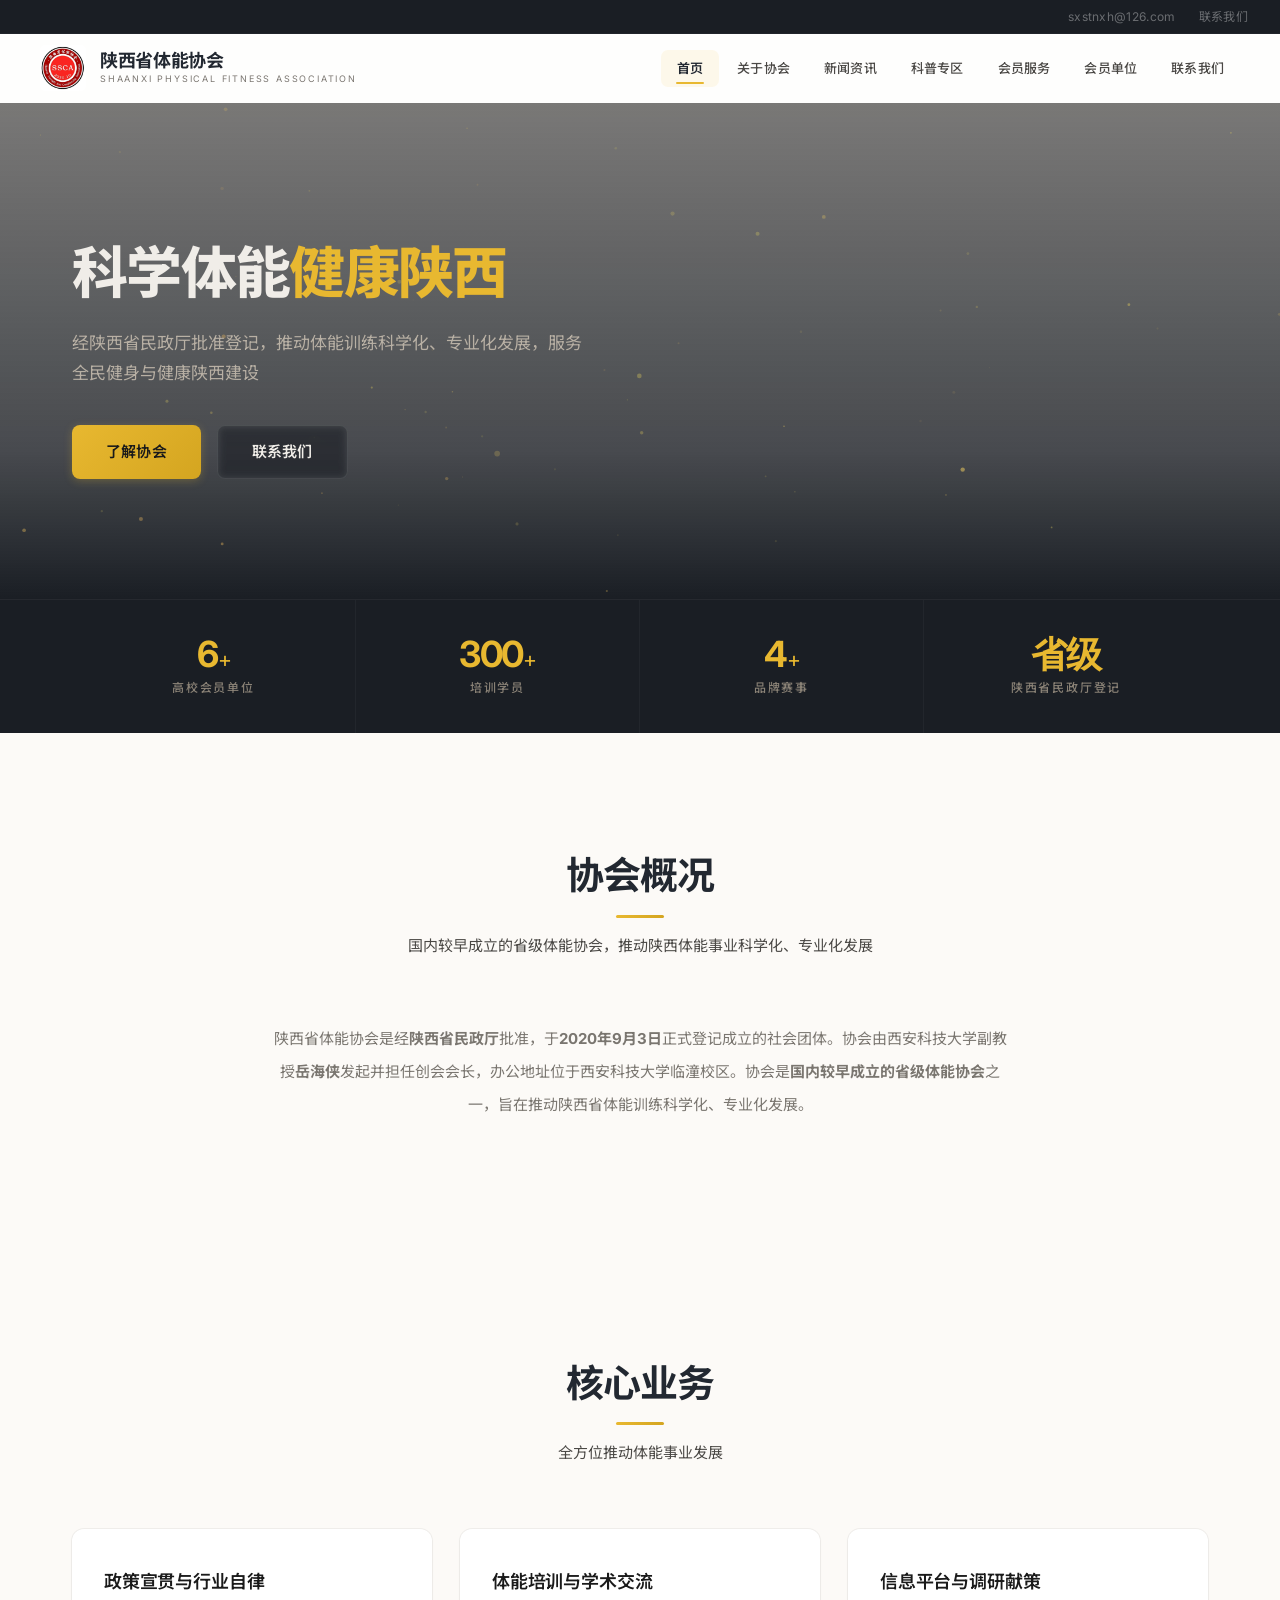
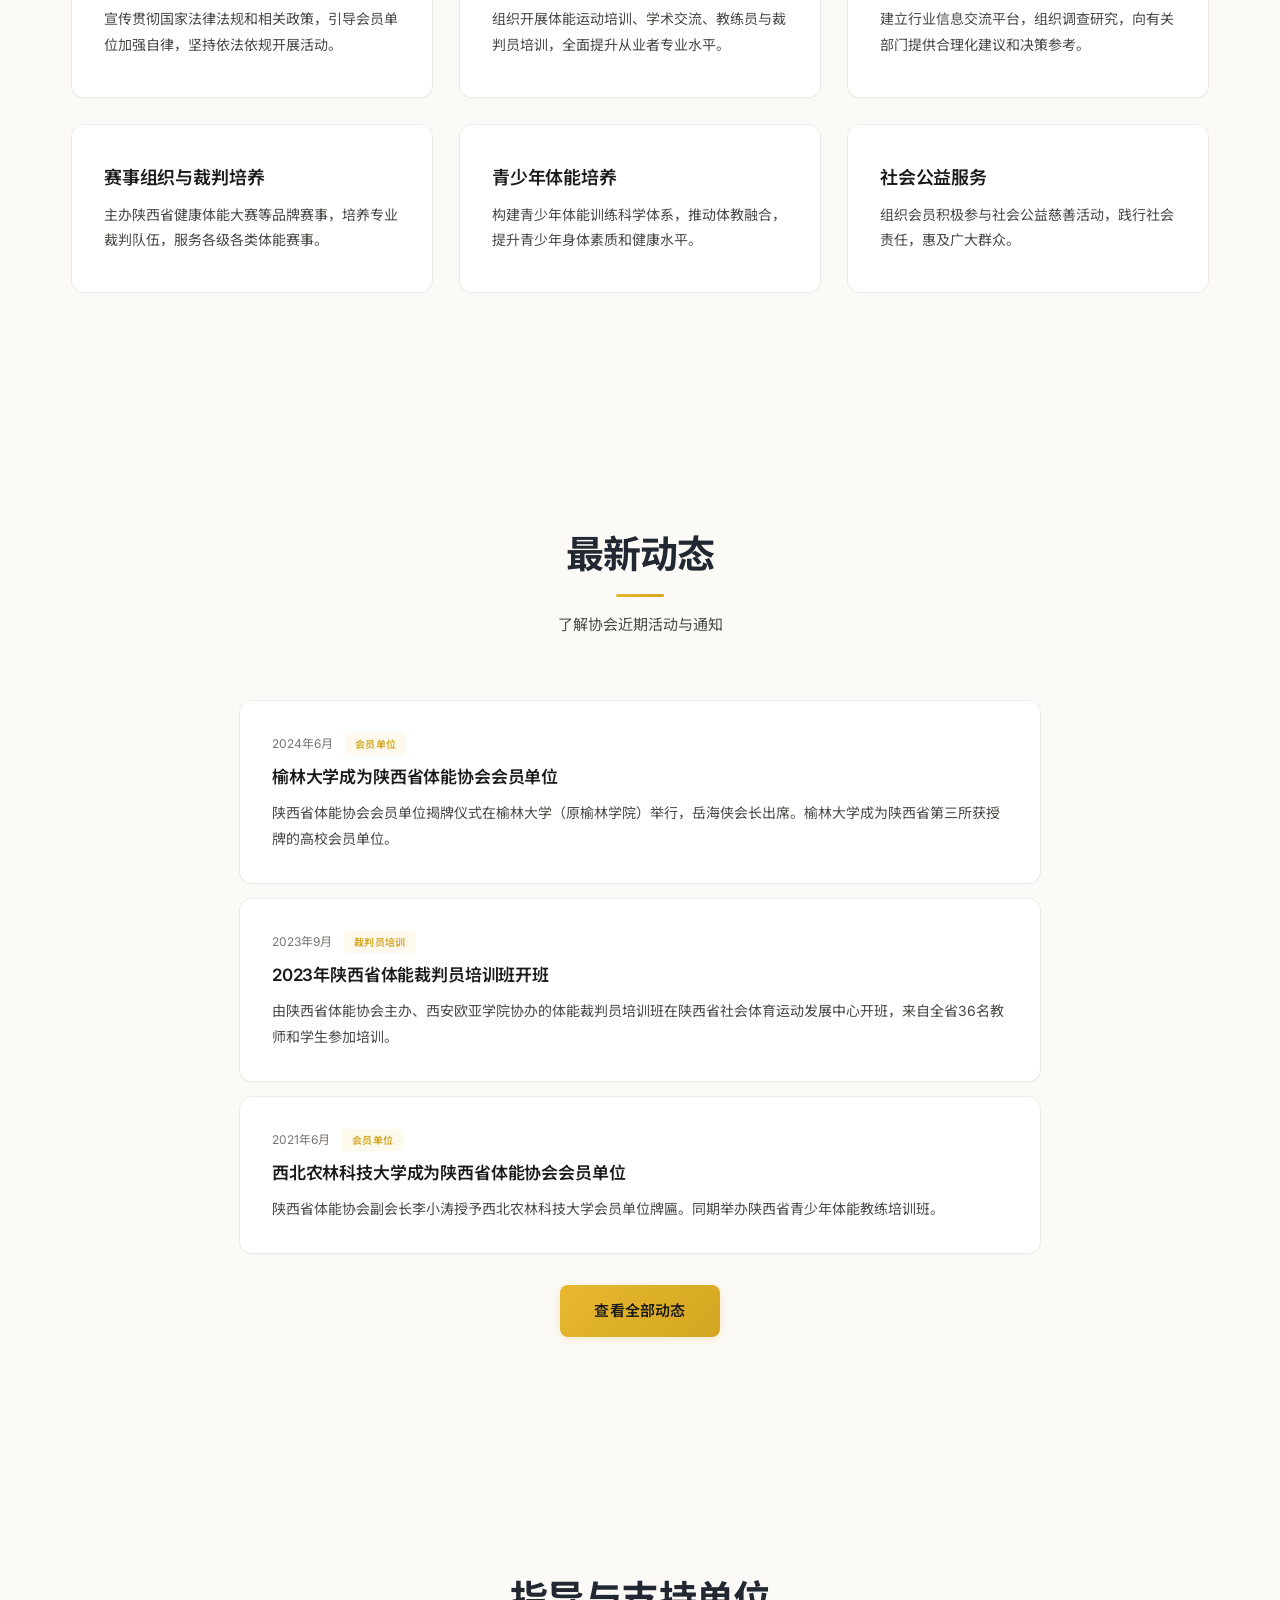
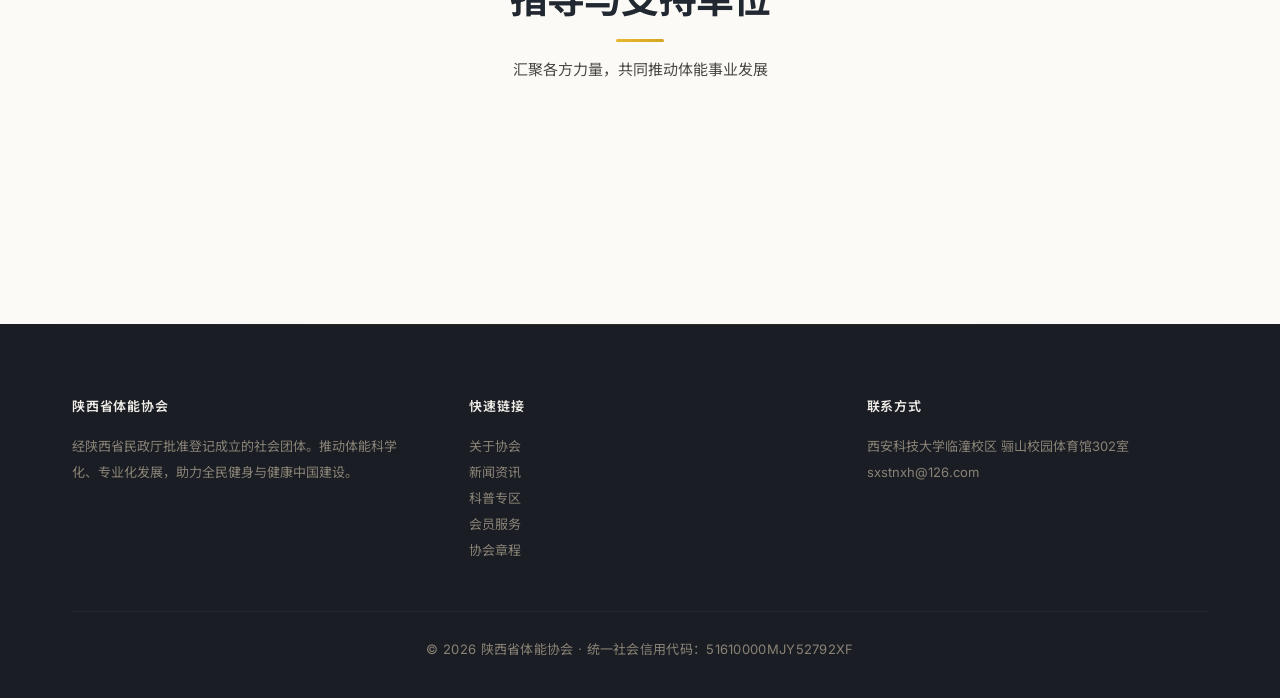
==== commit b4a15b48: "纯CSS动画轮播：不停歇滚动+边缘渐隐+两组副本无缝循环" ====
--- a/index.html
+++ b/index.html
@@ -194,16 +194,27 @@
         <div class="section-divider"></div>
         <p>汇聚各方力量，共同推动体能事业发展</p>
       </div>
-      <div class="partner-scroll">
-        <a class="partner-badge" href="https://tyj.shaanxi.gov.cn/" target="_blank" rel="noopener">陕西省体育局</a>
-        <a class="partner-badge" href="http://mzt.shaanxi.gov.cn/" target="_blank" rel="noopener">陕西省民政厅</a>
-        <a class="partner-badge" href="https://www.xust.edu.cn/" target="_blank" rel="noopener">西安科技大学</a>
-        <a class="partner-badge" href="https://www.snnu.edu.cn/" target="_blank" rel="noopener">陕西师范大学</a>
-        <a class="partner-badge" href="https://www.bsu.edu.cn/" target="_blank" rel="noopener">北京体育大学</a>
-        <a class="partner-badge" href="https://www.eurasia.edu/" target="_blank" rel="noopener">西安欧亚学院</a>
-        <a class="partner-badge" href="https://www.yulinu.edu.cn/" target="_blank" rel="noopener">榆林大学</a>
-        <a class="partner-badge" href="https://www.nwafu.edu.cn/" target="_blank" rel="noopener">西北农林科技大学</a>
-        <a class="partner-badge" href="https://www.sport.gov.cn/" target="_blank" rel="noopener">国家体育总局</a>
+      <div style="overflow:hidden;mask-image:linear-gradient(90deg,transparent,#000 5%,#000 95%,transparent);-webkit-mask-image:linear-gradient(90deg,transparent,#000 5%,#000 95%,transparent)">
+        <div class="partner-track">
+          <a class="partner-badge" href="https://tyj.shaanxi.gov.cn/" target="_blank" rel="noopener">陕西省体育局</a>
+          <a class="partner-badge" href="http://mzt.shaanxi.gov.cn/" target="_blank" rel="noopener">陕西省民政厅</a>
+          <a class="partner-badge" href="https://www.xust.edu.cn/" target="_blank" rel="noopener">西安科技大学</a>
+          <a class="partner-badge" href="https://www.snnu.edu.cn/" target="_blank" rel="noopener">陕西师范大学</a>
+          <a class="partner-badge" href="https://www.bsu.edu.cn/" target="_blank" rel="noopener">北京体育大学</a>
+          <a class="partner-badge" href="https://www.eurasia.edu/" target="_blank" rel="noopener">西安欧亚学院</a>
+          <a class="partner-badge" href="https://www.yulinu.edu.cn/" target="_blank" rel="noopener">榆林大学</a>
+          <a class="partner-badge" href="https://www.nwafu.edu.cn/" target="_blank" rel="noopener">西北农林科技大学</a>
+          <a class="partner-badge" href="https://www.sport.gov.cn/" target="_blank" rel="noopener">国家体育总局</a>
+          <a class="partner-badge" href="https://tyj.shaanxi.gov.cn/" target="_blank" rel="noopener">陕西省体育局</a>
+          <a class="partner-badge" href="http://mzt.shaanxi.gov.cn/" target="_blank" rel="noopener">陕西省民政厅</a>
+          <a class="partner-badge" href="https://www.xust.edu.cn/" target="_blank" rel="noopener">西安科技大学</a>
+          <a class="partner-badge" href="https://www.snnu.edu.cn/" target="_blank" rel="noopener">陕西师范大学</a>
+          <a class="partner-badge" href="https://www.bsu.edu.cn/" target="_blank" rel="noopener">北京体育大学</a>
+          <a class="partner-badge" href="https://www.eurasia.edu/" target="_blank" rel="noopener">西安欧亚学院</a>
+          <a class="partner-badge" href="https://www.yulinu.edu.cn/" target="_blank" rel="noopener">榆林大学</a>
+          <a class="partner-badge" href="https://www.nwafu.edu.cn/" target="_blank" rel="noopener">西北农林科技大学</a>
+          <a class="partner-badge" href="https://www.sport.gov.cn/" target="_blank" rel="noopener">国家体育总局</a>
+        </div>
       </div>
     </div>
   </section>
--- a/css/style.css
+++ b/css/style.css
@@ -986,21 +986,19 @@
   border-bottom: none;
 }
 
-/* ====== PARTNER SCROLL ====== */
-.partner-scroll {
+/* ====== PARTNER MARQUEE ====== */
+@keyframes partnerScroll {
+  0%   { transform: translateX(0); }
+  100% { transform: translateX(-50%); }
+}
+.partner-track {
   display: flex;
   gap: 16px;
-  overflow-x: auto;
-  overflow-y: hidden;
-  scroll-behavior: smooth;
-  -webkit-overflow-scrolling: touch;
-  padding: 8px 0;
-  scrollbar-width: none;
-  mask-image: linear-gradient(90deg, transparent, #000 5%, #000 95%, transparent);
-  -webkit-mask-image: linear-gradient(90deg, transparent, #000 5%, #000 95%, transparent);
-}
-.partner-scroll::-webkit-scrollbar { display: none; }
+  width: max-content;
+  animation: partnerScroll 30s linear infinite;
+}
 .partner-badge {
+  flex-shrink: 0;
   background: rgba(255,255,255,0.7);
   backdrop-filter: blur(8px);
   -webkit-backdrop-filter: blur(8px);
@@ -1008,14 +1006,12 @@
   padding: 18px 28px;
   text-align: center;
   box-shadow: var(--shadow-card);
-  flex-shrink: 0;
-  cursor: pointer;
-  transition: all 0.3s var(--ease);
   white-space: nowrap;
   font-size: 14px;
   font-weight: 600;
   color: var(--ink);
   text-decoration: none;
+  transition: all 0.3s var(--ease);
 }
 .partner-badge:hover {
   background: rgba(255,255,255,0.95);
